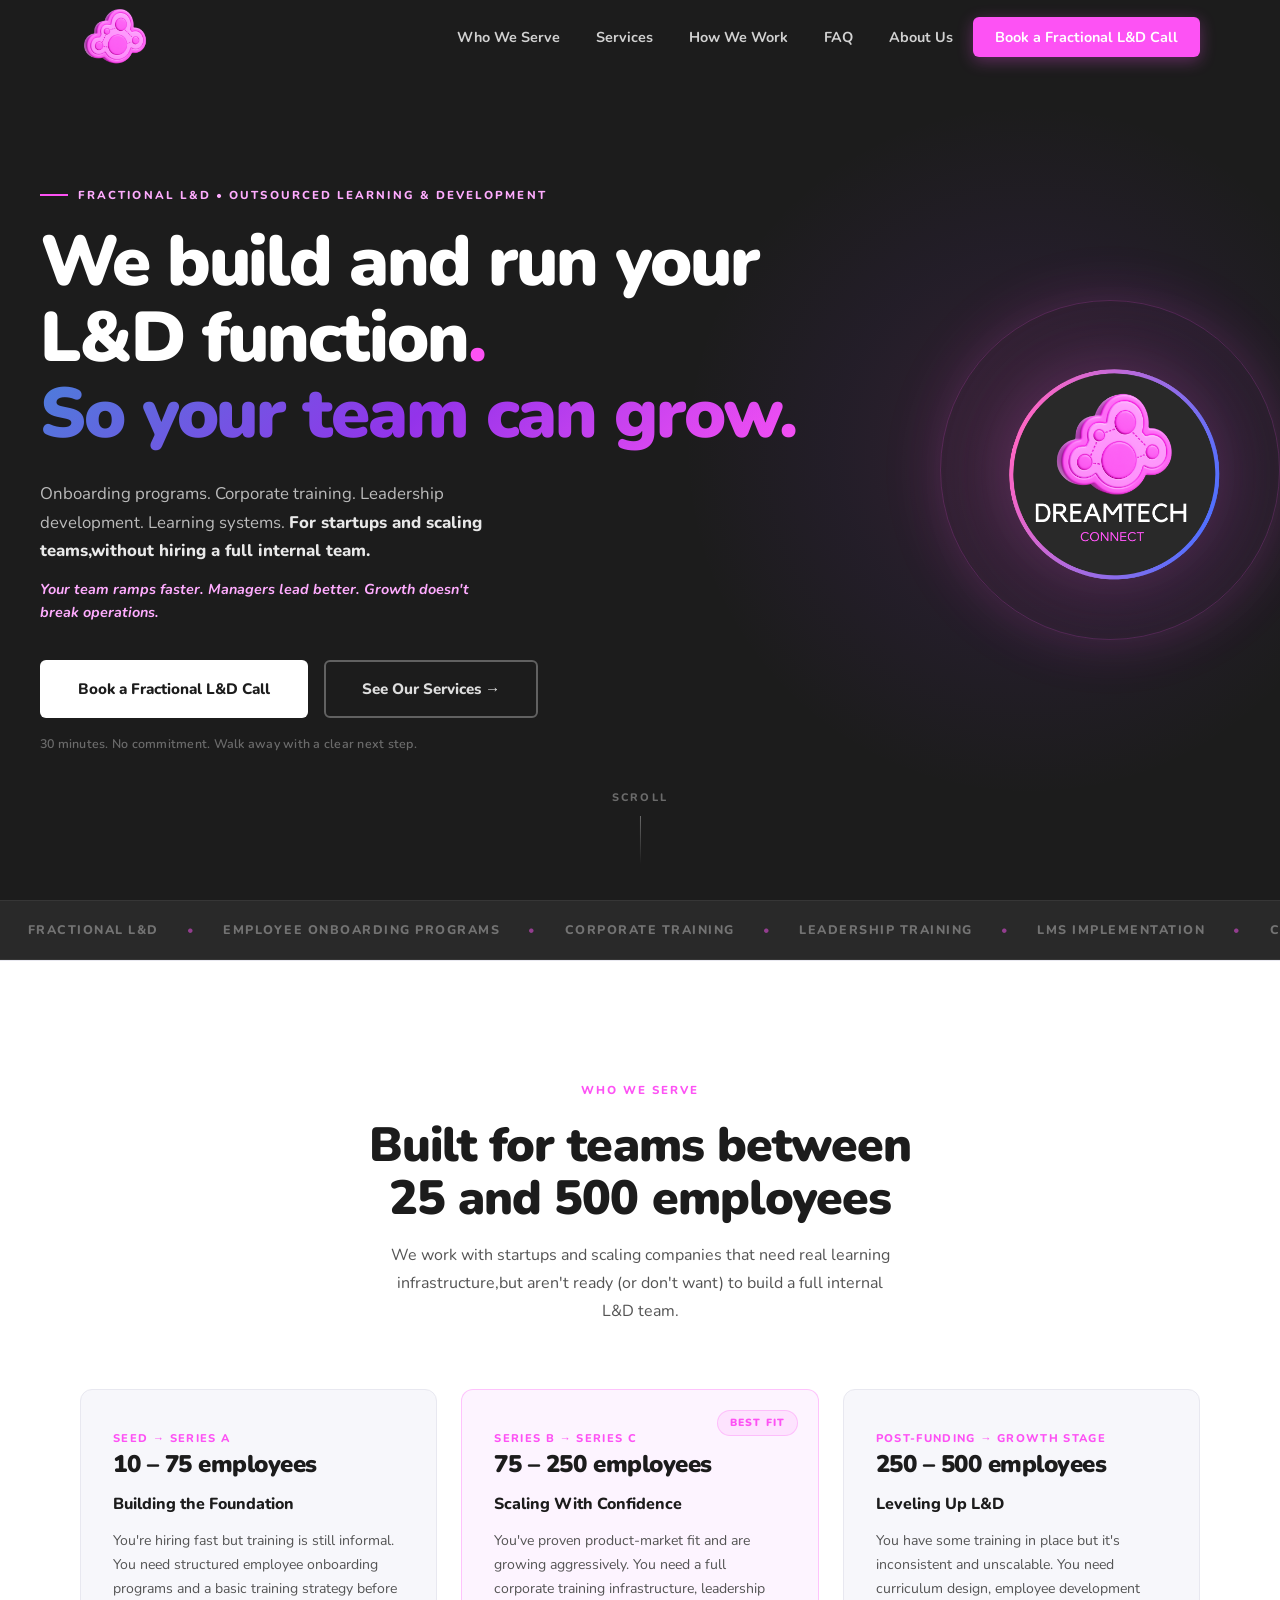
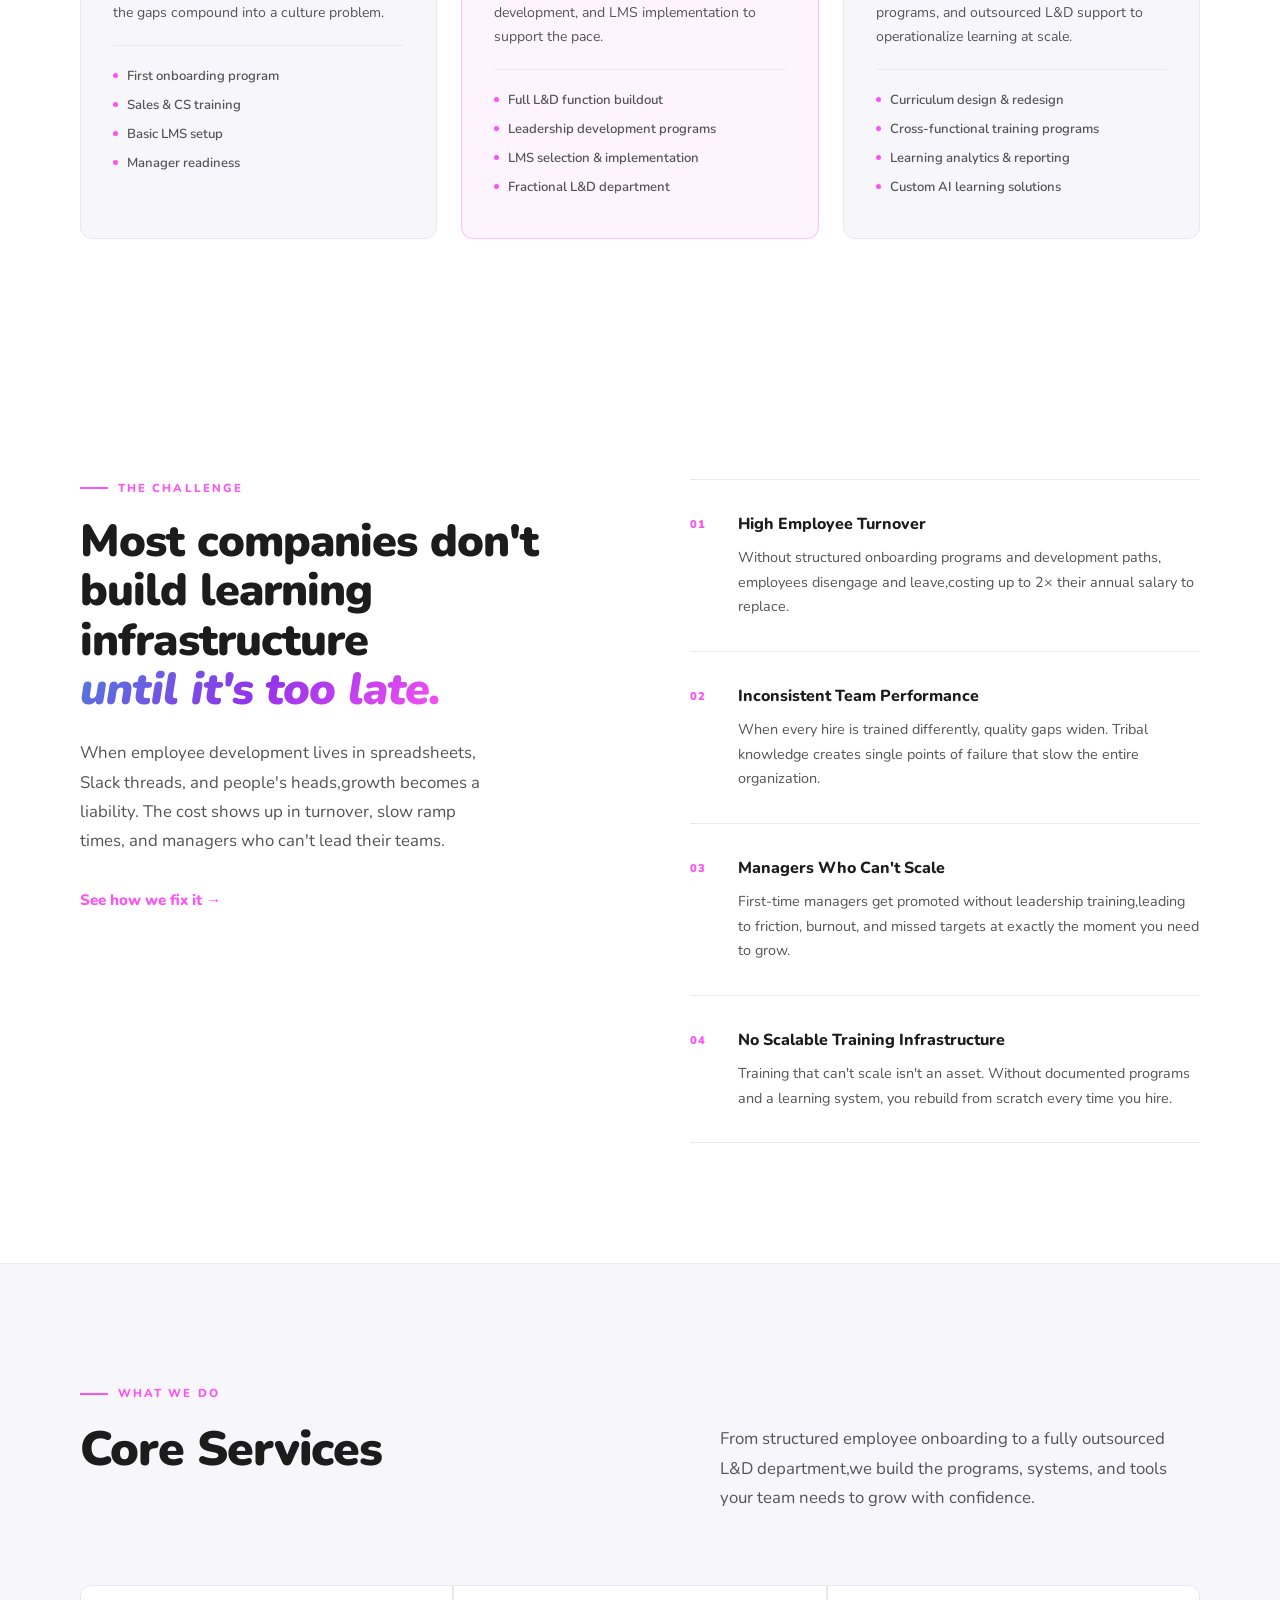
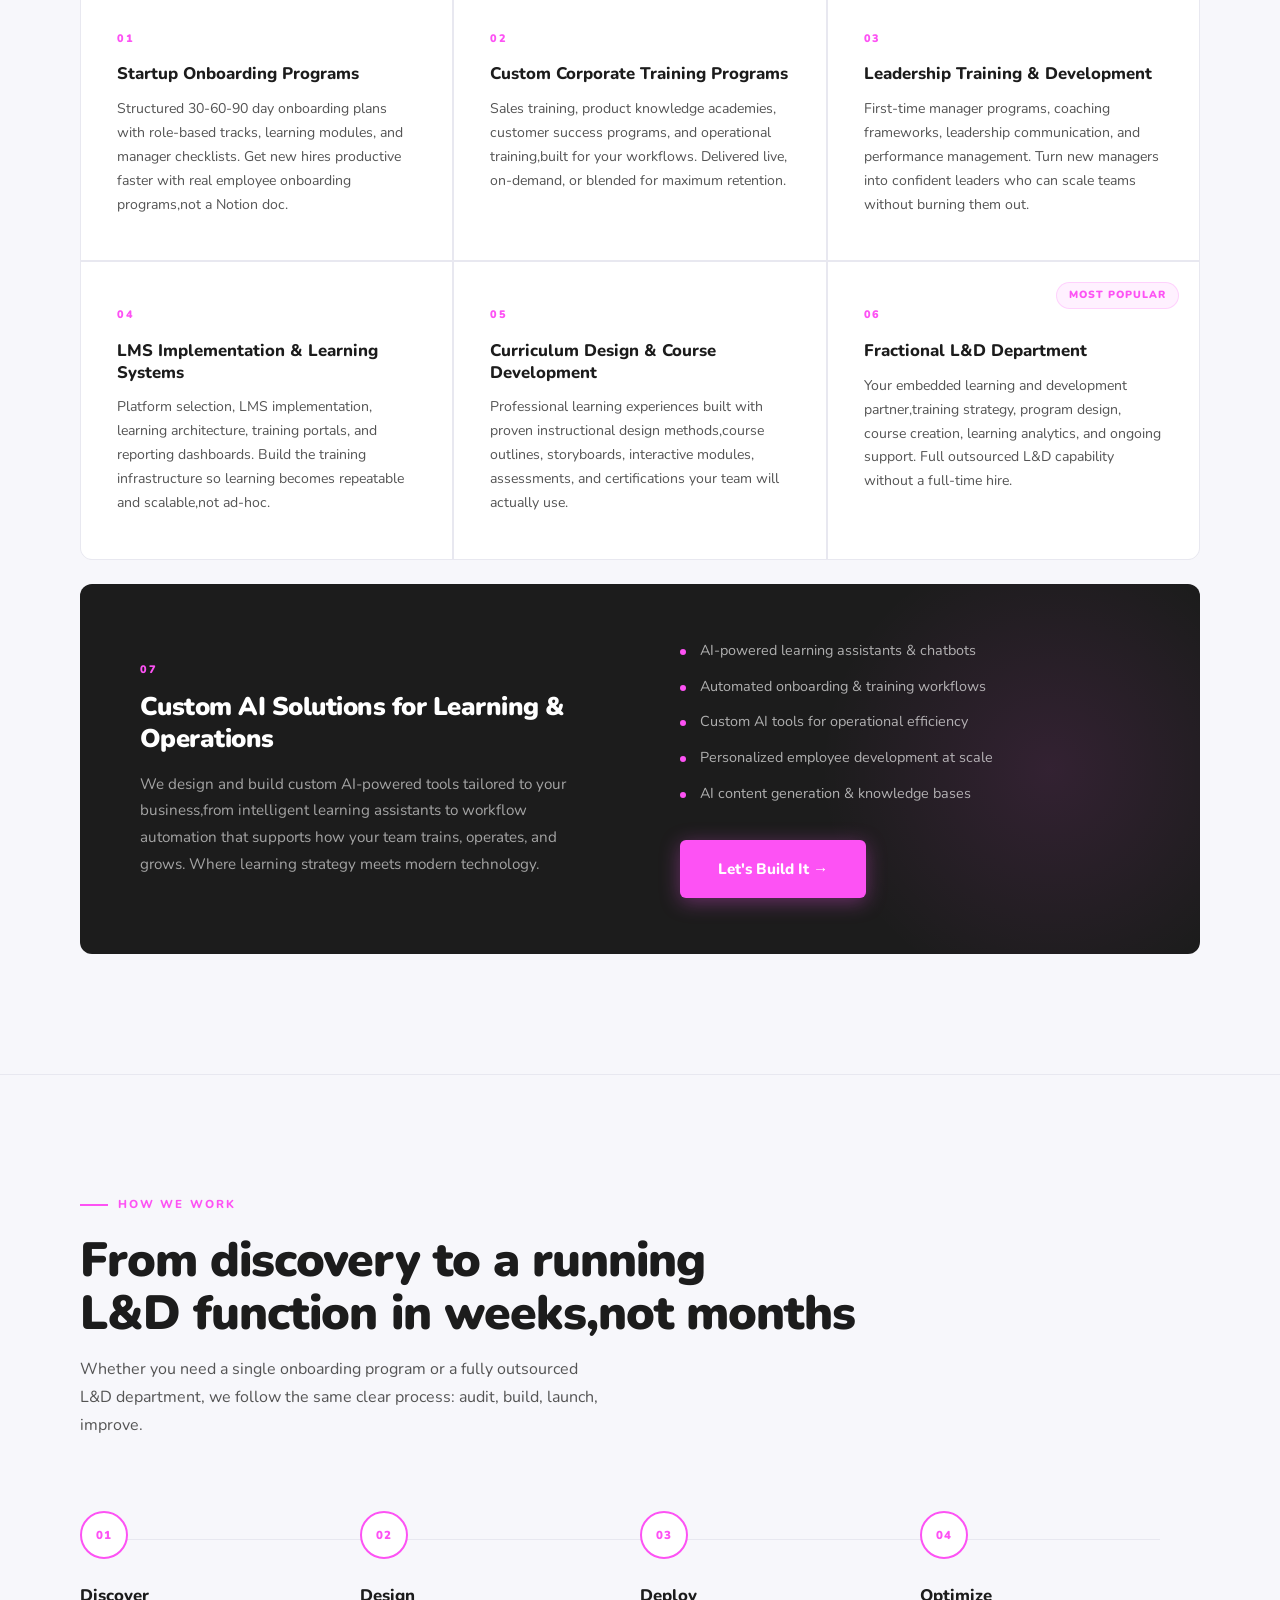
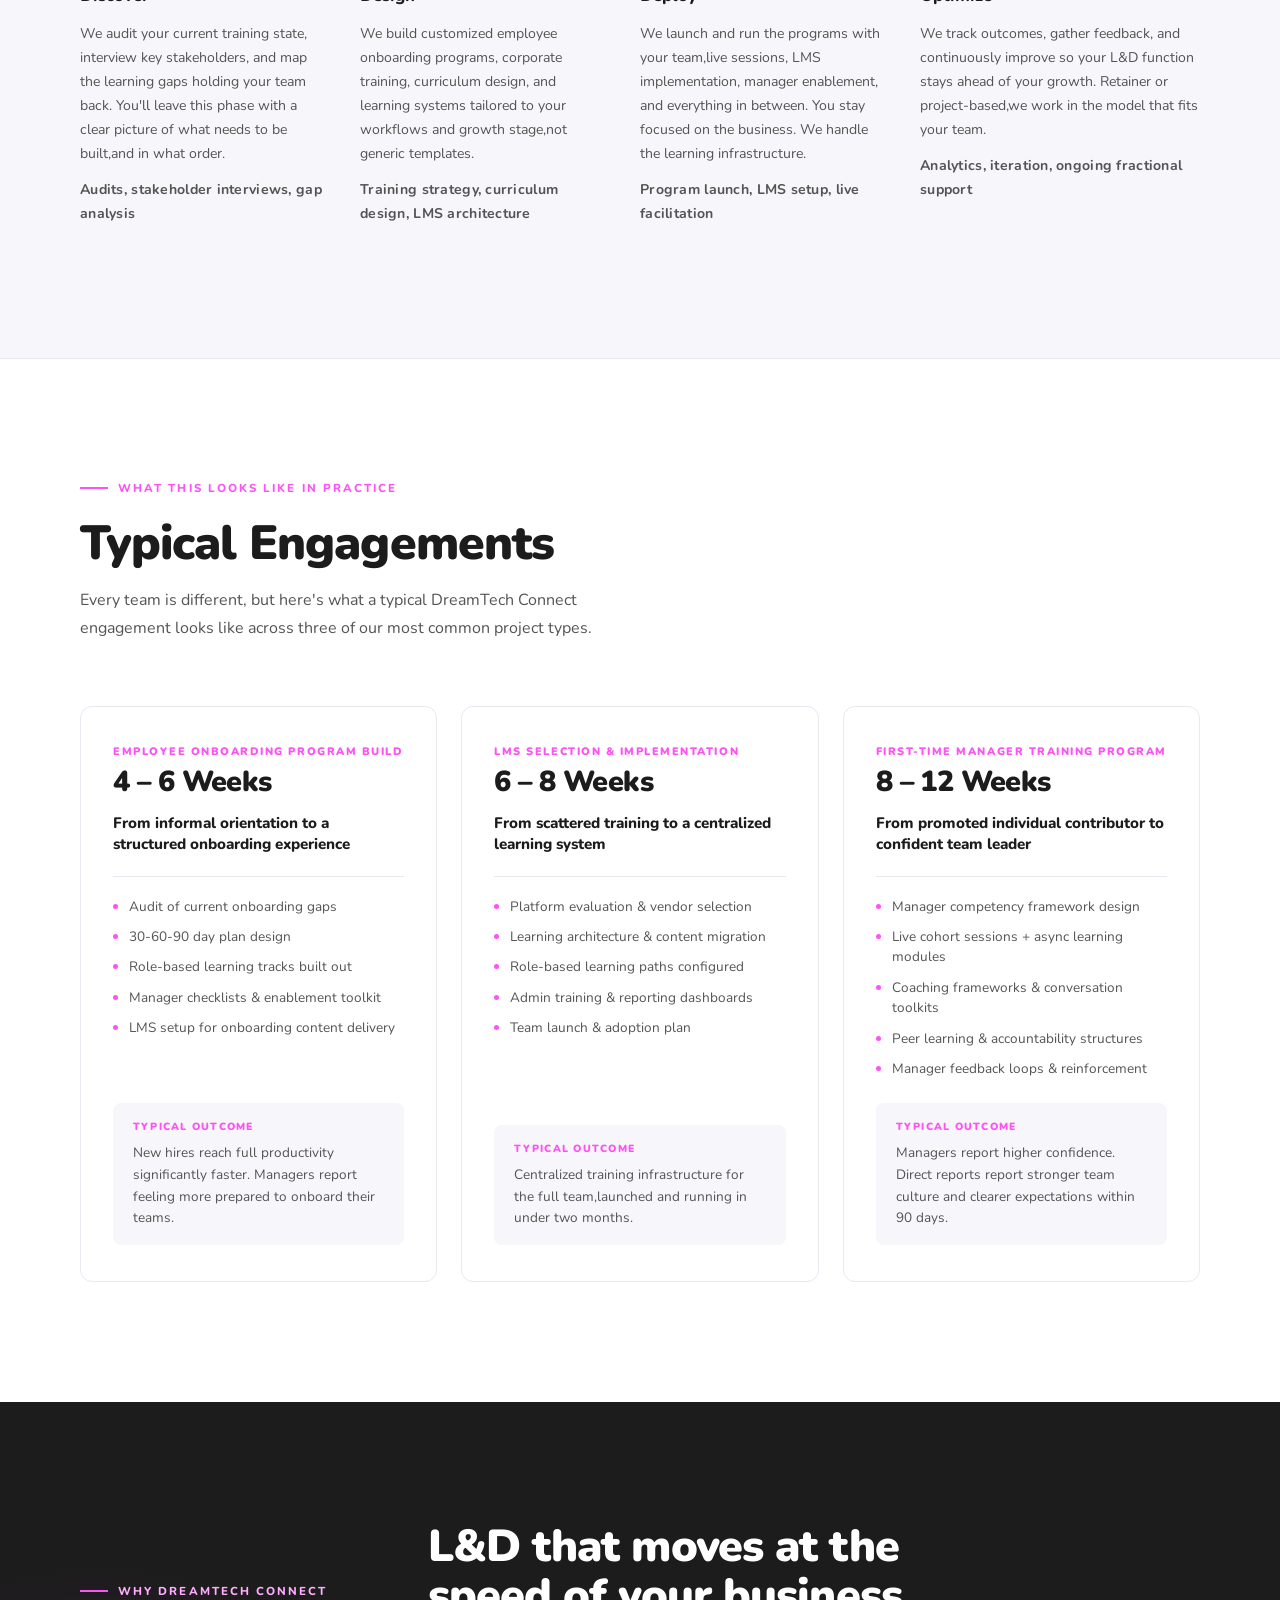
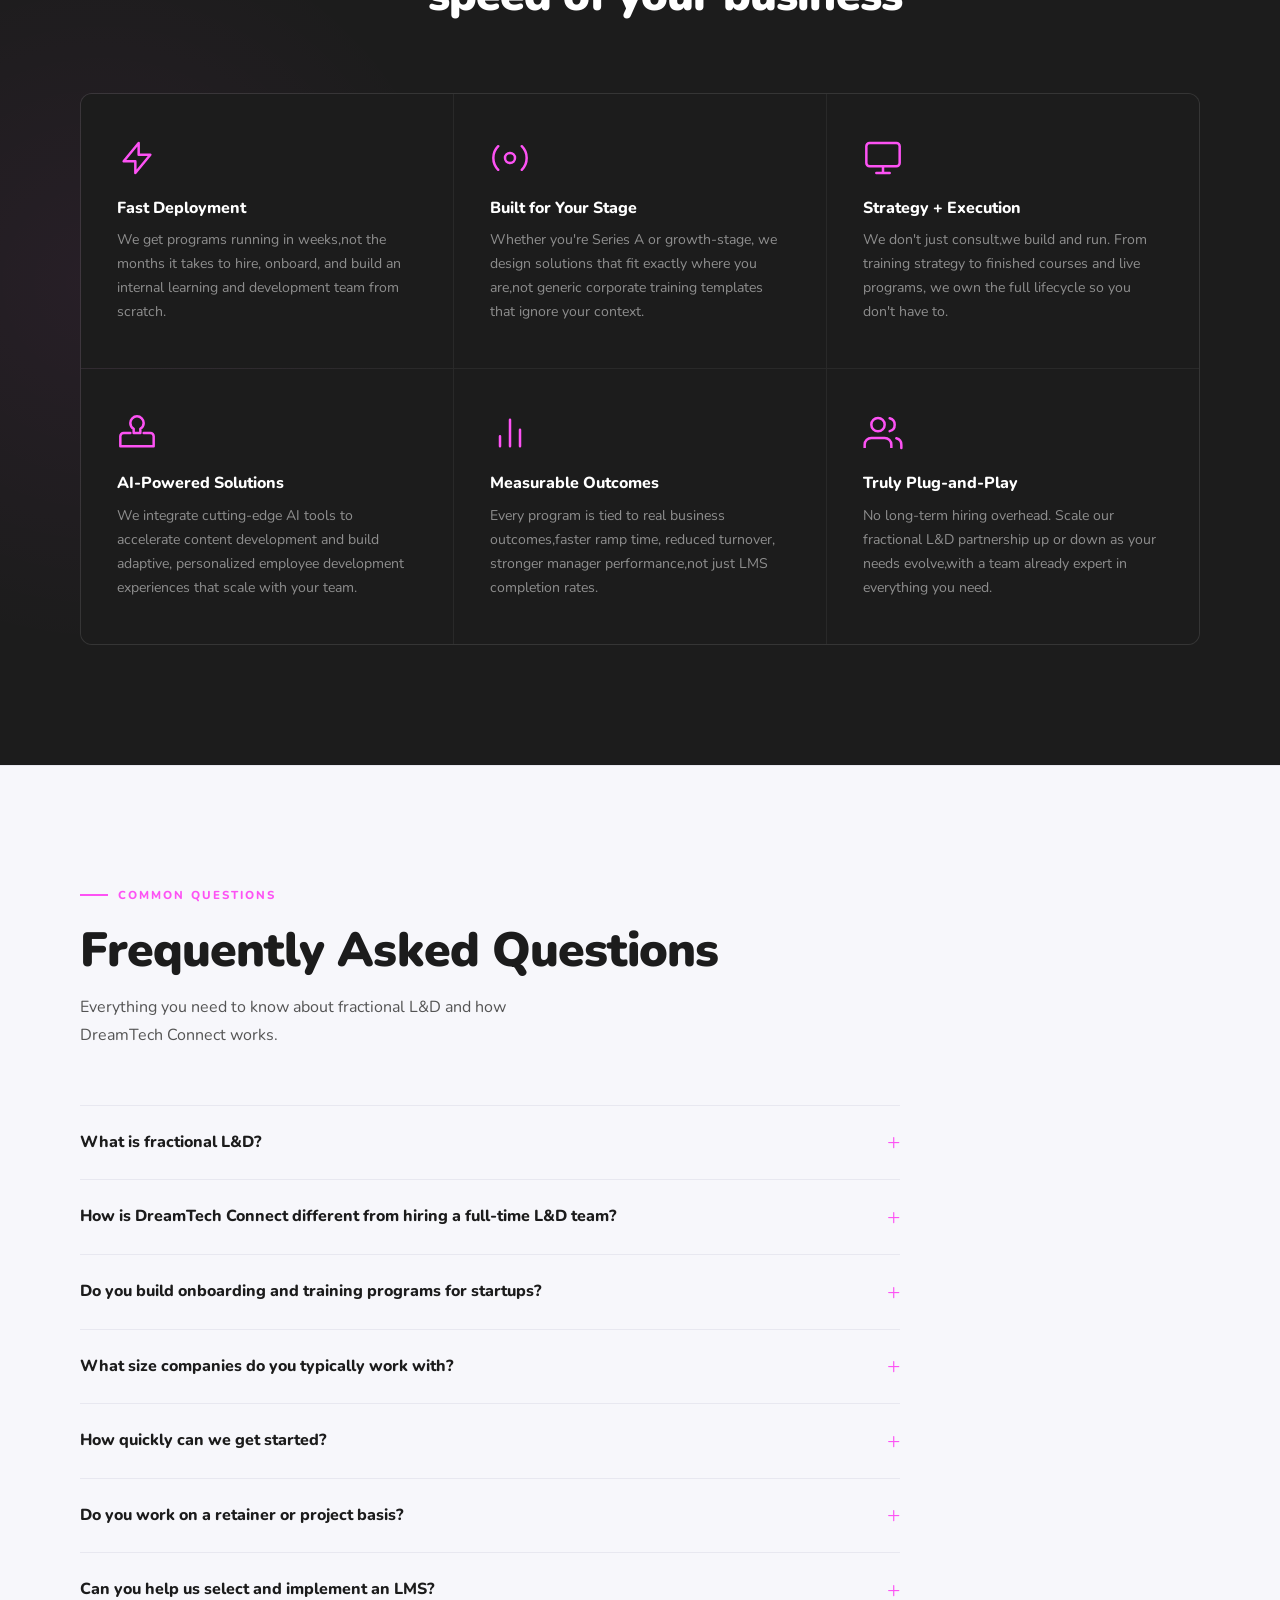
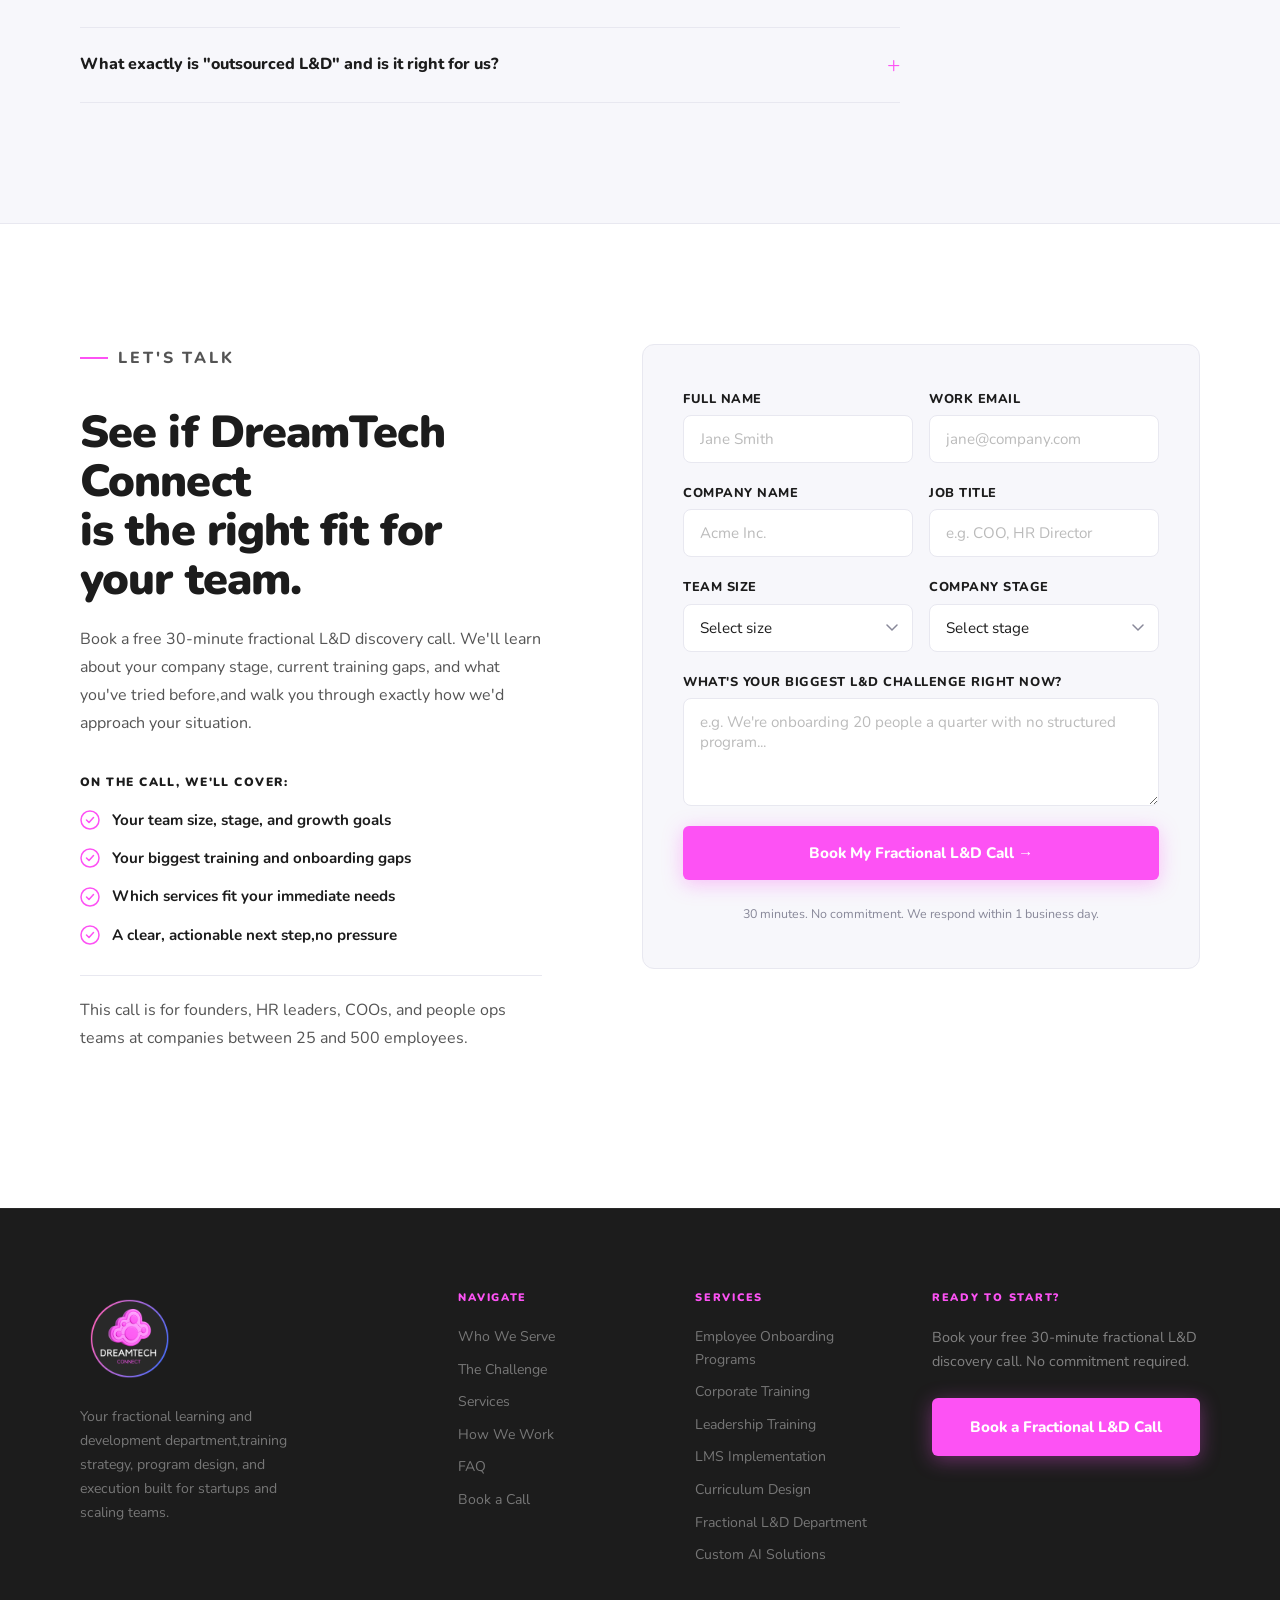
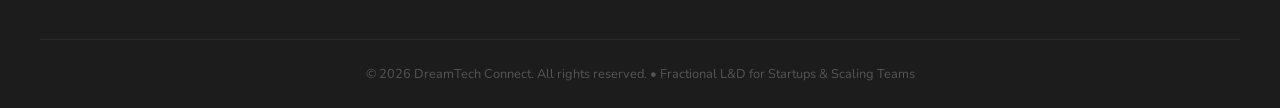
==== index.html @ 8ef65d69 "Initial site launch" ====
<!DOCTYPE html>
<html lang="en">
<head>
  <meta charset="UTF-8" />
  <meta name="viewport" content="width=device-width, initial-scale=1.0" />

  <!-- SEO -->
  <title>DreamTech Connect | Fractional L&D for Startups & Scaling Teams</title>
  <meta name="description" content="DreamTech Connect is your fractional L&D department,we build and run onboarding programs, corporate training, leadership development, and LMS implementation for startups and scaling teams without the overhead of a full internal hire." />
  <meta name="keywords" content="fractional L&D, outsourced L&D, learning and development consultant, corporate training, employee onboarding programs, leadership training, LMS implementation, training strategy, curriculum design, employee development, startup training, fractional learning and development" />
  <meta property="og:title" content="DreamTech Connect | Fractional L&D for Startups & Scaling Teams" />
  <meta property="og:description" content="We build and run your L&D function,onboarding, training, leadership development, and learning systems,without the overhead of a full internal team." />
  <meta property="og:type" content="website" />

  <link rel="preconnect" href="https://fonts.googleapis.com" />
  <link rel="preconnect" href="https://fonts.gstatic.com" crossorigin />
  <link href="https://fonts.googleapis.com/css2?family=Nunito:wght@300;400;500;600;700;800;900&display=swap" rel="stylesheet" />
  <link rel="stylesheet" href="Stylesheet.css" />
</head>
<body>

  <!-- ===== NAVIGATION ===== -->
  <nav class="nav" id="nav">
    <div class="nav-inner">
      <a href="#" class="nav-logo">
        <img src="Images/DTC Logo FrontAngle.png" alt="DreamTech Connect,Fractional L&D for Startups" />
      </a>
      <button class="nav-toggle" id="navToggle" aria-label="Toggle menu">
        <span></span><span></span><span></span>
      </button>
      <ul class="nav-links" id="navLinks">
        <li><a href="#who">Who We Serve</a></li>
        <li><a href="#services">Services</a></li>
        <li><a href="#how">How We Work</a></li>
        <li><a href="#faq">FAQ</a></li>
        <li><a href="about.html">About Us</a></li>
        <li><a href="#book" class="nav-cta">Book a Fractional L&D Call</a></li>
      </ul>
    </div>
  </nav>

  <!-- ===== HERO ===== -->
  <section class="hero" id="home">
    <div class="hero-bg-glow"></div>
    <div class="hero-inner">
      <div class="hero-copy">
        <p class="eyebrow">Fractional L&amp;D &bull; Outsourced Learning &amp; Development</p>
        <h1>
          We build and run your<br />
          L&amp;D function<span class="dot">.</span><br />
          <span class="headline-accent">So your team can grow.</span>
        </h1>
        <p class="hero-value-prop">
          Onboarding programs. Corporate training. Leadership development. Learning systems.
          <strong>For startups and scaling teams,without hiring a full internal team.</strong>
        </p>
        <p class="hero-outcome">
          Your team ramps faster. Managers lead better. Growth doesn't break operations.
        </p>
        <div class="hero-actions">
          <a href="#book" class="btn btn-white">Book a Fractional L&amp;D Call</a>
          <a href="#services" class="btn btn-ghost">See Our Services &rarr;</a>
        </div>
        <p class="hero-cta-note">30 minutes. No commitment. Walk away with a clear next step.</p>
      </div>
      <div class="hero-visual">
        <div class="hero-glow-ring"></div>
        <img src="Images/This the One! DTC Logo.png" alt="DreamTech Connect,Fractional Learning and Development Partner" class="hero-logo" />
      </div>
    </div>
    <div class="hero-scroll-hint">
      <span>Scroll</span>
      <div class="scroll-line"></div>
    </div>
  </section>

  <!-- ===== MARQUEE STRIP ===== -->
  <div class="marquee-wrap" aria-hidden="true">
    <div class="marquee-track">
      <span>Fractional L&amp;D</span><span class="sep">&bull;</span>
      <span>Employee Onboarding Programs</span><span class="sep">&bull;</span>
      <span>Corporate Training</span><span class="sep">&bull;</span>
      <span>Leadership Training</span><span class="sep">&bull;</span>
      <span>LMS Implementation</span><span class="sep">&bull;</span>
      <span>Curriculum Design</span><span class="sep">&bull;</span>
      <span>Outsourced L&amp;D</span><span class="sep">&bull;</span>
      <span>Training Strategy</span><span class="sep">&bull;</span>
      <span>Employee Development</span><span class="sep">&bull;</span>
      <span>Fractional L&amp;D</span><span class="sep">&bull;</span>
      <span>Employee Onboarding Programs</span><span class="sep">&bull;</span>
      <span>Corporate Training</span><span class="sep">&bull;</span>
      <span>Leadership Training</span><span class="sep">&bull;</span>
      <span>LMS Implementation</span><span class="sep">&bull;</span>
      <span>Curriculum Design</span><span class="sep">&bull;</span>
      <span>Outsourced L&amp;D</span><span class="sep">&bull;</span>
      <span>Training Strategy</span><span class="sep">&bull;</span>
      <span>Employee Development</span><span class="sep">&bull;</span>
    </div>
  </div>

  <!-- ===== WHO WE SERVE ===== -->
  <section class="who" id="who">
    <div class="container">
      <div class="who-header">
        <p class="eyebrow eyebrow-dark">Who We Serve</p>
        <h2>Built for teams between<br />25 and 500 employees</h2>
        <p class="who-sub">We work with startups and scaling companies that need real learning infrastructure,but aren't ready (or don't want) to build a full internal L&D team.</p>
      </div>
      <div class="who-grid">

        <div class="who-card reveal">
          <div class="who-stage">Seed &rarr; Series A</div>
          <div class="who-count">10 – 75 employees</div>
          <h3>Building the Foundation</h3>
          <p>You're hiring fast but training is still informal. You need structured employee onboarding programs and a basic training strategy before the gaps compound into a culture problem.</p>
          <ul class="who-list">
            <li>First onboarding program</li>
            <li>Sales &amp; CS training</li>
            <li>Basic LMS setup</li>
            <li>Manager readiness</li>
          </ul>
        </div>

        <div class="who-card who-card--featured reveal">
          <div class="who-badge">Best Fit</div>
          <div class="who-stage">Series B &rarr; Series C</div>
          <div class="who-count">75 – 250 employees</div>
          <h3>Scaling With Confidence</h3>
          <p>You've proven product-market fit and are growing aggressively. You need a full corporate training infrastructure, leadership development, and LMS implementation to support the pace.</p>
          <ul class="who-list">
            <li>Full L&amp;D function buildout</li>
            <li>Leadership development programs</li>
            <li>LMS selection &amp; implementation</li>
            <li>Fractional L&amp;D department</li>
          </ul>
        </div>

        <div class="who-card reveal">
          <div class="who-stage">Post-Funding &rarr; Growth Stage</div>
          <div class="who-count">250 – 500 employees</div>
          <h3>Leveling Up L&D</h3>
          <p>You have some training in place but it's inconsistent and unscalable. You need curriculum design, employee development programs, and outsourced L&D support to operationalize learning at scale.</p>
          <ul class="who-list">
            <li>Curriculum design &amp; redesign</li>
            <li>Cross-functional training programs</li>
            <li>Learning analytics &amp; reporting</li>
            <li>Custom AI learning solutions</li>
          </ul>
        </div>

      </div>
    </div>
  </section>

  <!-- ===== THE PROBLEM ===== -->
  <section class="problem" id="problem">
    <div class="container">
      <div class="problem-inner">
        <div class="problem-left">
          <p class="eyebrow eyebrow-dark">The Challenge</p>
          <h2>
            Most companies don't<br />
            build learning infrastructure<br />
            <em>until it's too late.</em>
          </h2>
          <p class="problem-statement">
            When employee development lives in spreadsheets, Slack threads, and people's heads,growth becomes a liability. The cost shows up in turnover, slow ramp times, and managers who can't lead their teams.
          </p>
          <a href="#services" class="link-arrow">See how we fix it &rarr;</a>
        </div>
        <div class="problem-right">

          <div class="problem-item">
            <div class="problem-num">01</div>
            <div class="problem-text">
              <h3>High Employee Turnover</h3>
              <p>Without structured onboarding programs and development paths, employees disengage and leave,costing up to 2× their annual salary to replace.</p>
            </div>
          </div>

          <div class="problem-item">
            <div class="problem-num">02</div>
            <div class="problem-text">
              <h3>Inconsistent Team Performance</h3>
              <p>When every hire is trained differently, quality gaps widen. Tribal knowledge creates single points of failure that slow the entire organization.</p>
            </div>
          </div>

          <div class="problem-item">
            <div class="problem-num">03</div>
            <div class="problem-text">
              <h3>Managers Who Can't Scale</h3>
              <p>First-time managers get promoted without leadership training,leading to friction, burnout, and missed targets at exactly the moment you need to grow.</p>
            </div>
          </div>

          <div class="problem-item">
            <div class="problem-num">04</div>
            <div class="problem-text">
              <h3>No Scalable Training Infrastructure</h3>
              <p>Training that can't scale isn't an asset. Without documented programs and a learning system, you rebuild from scratch every time you hire.</p>
            </div>
          </div>

        </div>
      </div>
    </div>
  </section>

  <!-- ===== SERVICES ===== -->
  <section class="services" id="services">
    <div class="container">
      <div class="services-header">
        <div>
          <p class="eyebrow eyebrow-dark">What We Do</p>
          <h2>Core Services</h2>
        </div>
        <p class="services-intro">
          From structured employee onboarding to a fully outsourced L&D department,we build the programs, systems, and tools your team needs to grow with confidence.
        </p>
      </div>
      <div class="services-grid">

        <div class="service-item reveal">
          <div class="service-num">01</div>
          <h3>Startup Onboarding Programs</h3>
          <p>Structured 30-60-90 day onboarding plans with role-based tracks, learning modules, and manager checklists. Get new hires productive faster with real employee onboarding programs,not a Notion doc.</p>
        </div>

        <div class="service-item reveal">
          <div class="service-num">02</div>
          <h3>Custom Corporate Training Programs</h3>
          <p>Sales training, product knowledge academies, customer success programs, and operational training,built for your workflows. Delivered live, on-demand, or blended for maximum retention.</p>
        </div>

        <div class="service-item reveal">
          <div class="service-num">03</div>
          <h3>Leadership Training &amp; Development</h3>
          <p>First-time manager programs, coaching frameworks, leadership communication, and performance management. Turn new managers into confident leaders who can scale teams without burning them out.</p>
        </div>

        <div class="service-item reveal">
          <div class="service-num">04</div>
          <h3>LMS Implementation &amp; Learning Systems</h3>
          <p>Platform selection, LMS implementation, learning architecture, training portals, and reporting dashboards. Build the training infrastructure so learning becomes repeatable and scalable,not ad-hoc.</p>
        </div>

        <div class="service-item reveal">
          <div class="service-num">05</div>
          <h3>Curriculum Design &amp; Course Development</h3>
          <p>Professional learning experiences built with proven instructional design methods,course outlines, storyboards, interactive modules, assessments, and certifications your team will actually use.</p>
        </div>

        <div class="service-item reveal">
          <div class="service-num">06</div>
          <h3>Fractional L&amp;D Department</h3>
          <p>Your embedded learning and development partner,training strategy, program design, course creation, learning analytics, and ongoing support. Full outsourced L&D capability without a full-time hire.</p>
          <span class="service-badge">Most Popular</span>
        </div>

      </div>

      <!-- AI Card -->
      <div class="ai-service reveal">
        <div class="ai-service-left">
          <div class="service-num">07</div>
          <h3>Custom AI Solutions for Learning &amp; Operations</h3>
          <p>We design and build custom AI-powered tools tailored to your business,from intelligent learning assistants to workflow automation that supports how your team trains, operates, and grows. Where learning strategy meets modern technology.</p>
        </div>
        <div class="ai-service-right">
          <ul>
            <li>AI-powered learning assistants &amp; chatbots</li>
            <li>Automated onboarding &amp; training workflows</li>
            <li>Custom AI tools for operational efficiency</li>
            <li>Personalized employee development at scale</li>
            <li>AI content generation &amp; knowledge bases</li>
          </ul>
          <a href="#book" class="btn btn-pink">Let's Build It &rarr;</a>
        </div>
      </div>

    </div>
  </section>

  <!-- ===== HOW WE WORK ===== -->
  <section class="process" id="how">
    <div class="container">
      <div class="process-header">
        <p class="eyebrow eyebrow-dark">How We Work</p>
        <h2>From discovery to a running<br />L&D function in weeks,not months</h2>
        <p class="process-sub">Whether you need a single onboarding program or a fully outsourced L&D department, we follow the same clear process: audit, build, launch, improve.</p>
      </div>
      <div class="process-steps">

        <div class="process-step reveal">
          <div class="process-num">01</div>
          <div class="process-connector"></div>
          <h3>Discover</h3>
          <p>We audit your current training state, interview key stakeholders, and map the learning gaps holding your team back. You'll leave this phase with a clear picture of what needs to be built,and in what order.</p>
          <p class="process-note">Audits, stakeholder interviews, gap analysis</p>
        </div>

        <div class="process-step reveal">
          <div class="process-num">02</div>
          <div class="process-connector"></div>
          <h3>Design</h3>
          <p>We build customized employee onboarding programs, corporate training, curriculum design, and learning systems tailored to your workflows and growth stage,not generic templates.</p>
          <p class="process-note">Training strategy, curriculum design, LMS architecture</p>
        </div>

        <div class="process-step reveal">
          <div class="process-num">03</div>
          <div class="process-connector"></div>
          <h3>Deploy</h3>
          <p>We launch and run the programs with your team,live sessions, LMS implementation, manager enablement, and everything in between. You stay focused on the business. We handle the learning infrastructure.</p>
          <p class="process-note">Program launch, LMS setup, live facilitation</p>
        </div>

        <div class="process-step reveal">
          <div class="process-num">04</div>
          <h3>Optimize</h3>
          <p>We track outcomes, gather feedback, and continuously improve so your L&D function stays ahead of your growth. Retainer or project-based,we work in the model that fits your team.</p>
          <p class="process-note">Analytics, iteration, ongoing fractional support</p>
        </div>

      </div>
    </div>
  </section>

  <!-- ===== TYPICAL ENGAGEMENTS ===== -->
  <section class="engagements" id="engagements">
    <div class="container">
      <div class="engagements-header">
        <p class="eyebrow eyebrow-dark">What This Looks Like in Practice</p>
        <h2>Typical Engagements</h2>
        <p class="engagements-sub">Every team is different, but here's what a typical DreamTech Connect engagement looks like across three of our most common project types.</p>
      </div>
      <div class="engagements-grid">

        <div class="engagement-card reveal">
          <div class="engagement-type">Employee Onboarding Program Build</div>
          <div class="engagement-time">4 – 6 Weeks</div>
          <h3>From informal orientation to a structured onboarding experience</h3>
          <ul class="engagement-list">
            <li>Audit of current onboarding gaps</li>
            <li>30-60-90 day plan design</li>
            <li>Role-based learning tracks built out</li>
            <li>Manager checklists &amp; enablement toolkit</li>
            <li>LMS setup for onboarding content delivery</li>
          </ul>
          <div class="engagement-outcome">
            <span class="outcome-label">Typical Outcome</span>
            New hires reach full productivity significantly faster. Managers report feeling more prepared to onboard their teams.
          </div>
        </div>

        <div class="engagement-card reveal">
          <div class="engagement-type">LMS Selection &amp; Implementation</div>
          <div class="engagement-time">6 – 8 Weeks</div>
          <h3>From scattered training to a centralized learning system</h3>
          <ul class="engagement-list">
            <li>Platform evaluation &amp; vendor selection</li>
            <li>Learning architecture &amp; content migration</li>
            <li>Role-based learning paths configured</li>
            <li>Admin training &amp; reporting dashboards</li>
            <li>Team launch &amp; adoption plan</li>
          </ul>
          <div class="engagement-outcome">
            <span class="outcome-label">Typical Outcome</span>
            Centralized training infrastructure for the full team,launched and running in under two months.
          </div>
        </div>

        <div class="engagement-card reveal">
          <div class="engagement-type">First-Time Manager Training Program</div>
          <div class="engagement-time">8 – 12 Weeks</div>
          <h3>From promoted individual contributor to confident team leader</h3>
          <ul class="engagement-list">
            <li>Manager competency framework design</li>
            <li>Live cohort sessions + async learning modules</li>
            <li>Coaching frameworks &amp; conversation toolkits</li>
            <li>Peer learning &amp; accountability structures</li>
            <li>Manager feedback loops &amp; reinforcement</li>
          </ul>
          <div class="engagement-outcome">
            <span class="outcome-label">Typical Outcome</span>
            Managers report higher confidence. Direct reports report stronger team culture and clearer expectations within 90 days.
          </div>
        </div>

      </div>
    </div>
  </section>

  <!-- ===== WHY DREAMTECH ===== -->
  <section class="why" id="why-us">
    <div class="container">
      <div class="why-header">
        <p class="eyebrow">Why DreamTech Connect</p>
        <h2>L&amp;D that moves at the<br />speed of your business</h2>
      </div>
      <div class="why-grid">

        <div class="why-item reveal">
          <div class="why-icon">
            <svg viewBox="0 0 24 24" fill="none" stroke="currentColor" stroke-width="1.5"><path d="M13 10V3L4 14h7v7l9-11h-7z" stroke-linecap="round" stroke-linejoin="round"/></svg>
          </div>
          <h3>Fast Deployment</h3>
          <p>We get programs running in weeks,not the months it takes to hire, onboard, and build an internal learning and development team from scratch.</p>
        </div>

        <div class="why-item reveal">
          <div class="why-icon">
            <svg viewBox="0 0 24 24" fill="none" stroke="currentColor" stroke-width="1.5"><circle cx="12" cy="12" r="3"/><path d="M19.07 4.93a10 10 0 0 1 0 14.14M4.93 4.93a10 10 0 0 0 0 14.14" stroke-linecap="round"/></svg>
          </div>
          <h3>Built for Your Stage</h3>
          <p>Whether you're Series A or growth-stage, we design solutions that fit exactly where you are,not generic corporate training templates that ignore your context.</p>
        </div>

        <div class="why-item reveal">
          <div class="why-icon">
            <svg viewBox="0 0 24 24" fill="none" stroke="currentColor" stroke-width="1.5"><rect x="2" y="3" width="20" height="14" rx="2"/><path d="M8 21h8M12 17v4" stroke-linecap="round"/></svg>
          </div>
          <h3>Strategy + Execution</h3>
          <p>We don't just consult,we build and run. From training strategy to finished courses and live programs, we own the full lifecycle so you don't have to.</p>
        </div>

        <div class="why-item reveal">
          <div class="why-icon">
            <svg viewBox="0 0 24 24" fill="none" stroke="currentColor" stroke-width="1.5"><path d="M12 2a4 4 0 0 1 4 4c0 1.5-.8 2.8-2 3.5V12h-4V9.5A4 4 0 0 1 8 6a4 4 0 0 1 4-4z" stroke-linecap="round" stroke-linejoin="round"/><path d="M8 12H4a2 2 0 0 0-2 2v6h20v-6a2 2 0 0 0-2-2h-4" stroke-linecap="round" stroke-linejoin="round"/></svg>
          </div>
          <h3>AI-Powered Solutions</h3>
          <p>We integrate cutting-edge AI tools to accelerate content development and build adaptive, personalized employee development experiences that scale with your team.</p>
        </div>

        <div class="why-item reveal">
          <div class="why-icon">
            <svg viewBox="0 0 24 24" fill="none" stroke="currentColor" stroke-width="1.5"><path d="M18 20V10M12 20V4M6 20v-6" stroke-linecap="round" stroke-linejoin="round"/></svg>
          </div>
          <h3>Measurable Outcomes</h3>
          <p>Every program is tied to real business outcomes,faster ramp time, reduced turnover, stronger manager performance,not just LMS completion rates.</p>
        </div>

        <div class="why-item reveal">
          <div class="why-icon">
            <svg viewBox="0 0 24 24" fill="none" stroke="currentColor" stroke-width="1.5"><path d="M17 21v-2a4 4 0 0 0-4-4H5a4 4 0 0 0-4 4v2"/><circle cx="9" cy="7" r="4"/><path d="M23 21v-2a4 4 0 0 0-3-3.87M16 3.13a4 4 0 0 1 0 7.75" stroke-linecap="round" stroke-linejoin="round"/></svg>
          </div>
          <h3>Truly Plug-and-Play</h3>
          <p>No long-term hiring overhead. Scale our fractional L&D partnership up or down as your needs evolve,with a team already expert in everything you need.</p>
        </div>

      </div>
    </div>
  </section>

  <!-- ===== FAQ ===== -->
  <section class="faq" id="faq">
    <div class="container">
      <div class="faq-header">
        <p class="eyebrow eyebrow-dark">Common Questions</p>
        <h2>Frequently Asked Questions</h2>
        <p class="faq-sub">Everything you need to know about fractional L&D and how DreamTech Connect works.</p>
      </div>
      <div class="faq-list">

        <details class="faq-item">
          <summary>What is fractional L&D?</summary>
          <p>Fractional L&D (learning and development) means hiring an experienced L&D team on a part-time or project basis,rather than building a full internal department. You get the same strategic capability, curriculum design expertise, and program execution as an in-house team, at a fraction of the cost and without the long-term hiring commitment. DreamTech Connect acts as your outsourced L&D partner, embedded in your business to build and run the programs your team needs.</p>
        </details>

        <details class="faq-item">
          <summary>How is DreamTech Connect different from hiring a full-time L&D team?</summary>
          <p>A full-time L&D hire takes months to recruit, costs $100K+ annually in salary and benefits, and typically covers a narrow specialization. DreamTech Connect gives you a full team of learning and development consultants,covering training strategy, instructional design, curriculum development, LMS implementation, and program delivery,available immediately and scalable to your needs. You only pay for what you use, and you can scale up or down as your company evolves.</p>
        </details>

        <details class="faq-item">
          <summary>Do you build onboarding and training programs for startups?</summary>
          <p>Yes,this is one of our most common engagements. We specialize in designing employee onboarding programs for startups, including 30-60-90 day plans, role-based onboarding tracks, manager certification checklists, and the LMS infrastructure to deliver and track it all. Most of our onboarding builds are complete and running within 2–4 weeks.</p>
        </details>

        <details class="faq-item">
          <summary>What size companies do you typically work with?</summary>
          <p>We work best with companies between 25 and 500 employees,typically at the Series A, Series B, or post-funding growth stage. These are teams that are scaling fast enough to feel the pain of inconsistent training, but not yet large enough to justify a full internal L&D department. That said, we've also partnered with pre-Series A teams building their first onboarding program and larger organizations that need outsourced L&D support for a specific initiative.</p>
        </details>

        <details class="faq-item">
          <summary>How quickly can we get started?</summary>
          <p>After an initial discovery call, most engagements kick off within 1–2 weeks. We begin with a discovery and audit phase to understand your team and training gaps, then move quickly into design and delivery. For urgent needs,like an onboarding program for a large hiring wave,we can expedite the process. Book a fractional L&D call to discuss your timeline.</p>
        </details>

        <details class="faq-item">
          <summary>Do you work on a retainer or project basis?</summary>
          <p>Both. Project-based engagements work well for defined deliverables like an onboarding program build, LMS implementation, or a specific leadership training initiative. Retainer-based partnerships work well for companies that want ongoing fractional L&D support,training strategy, program management, content updates, and learning analytics on a monthly basis. We'll recommend the right model based on your needs during the discovery call.</p>
        </details>

        <details class="faq-item">
          <summary>Can you help us select and implement an LMS?</summary>
          <p>Yes. LMS implementation is one of our core services. We help you evaluate platforms, define your learning architecture, migrate or build content, configure role-based learning paths, set up reporting dashboards, and train your admins. We're platform-agnostic,we recommend the LMS that fits your size, budget, and use case, not the one we have a referral deal with.</p>
        </details>

        <details class="faq-item">
          <summary>What exactly is "outsourced L&D" and is it right for us?</summary>
          <p>Outsourced L&D means partnering with an external team to handle your learning and development function,strategy, design, delivery, and systems,instead of building it in-house. It's right for you if: (1) you're growing fast and training is informal or inconsistent, (2) you know you need L&D infrastructure but can't justify a full-time hire yet, or (3) you have some training in place but need a more experienced team to redesign and scale it. If any of these sound familiar, we should talk.</p>
        </details>

      </div>
    </div>
  </section>

  <!-- ===== BOOK ===== -->
  <section class="book" id="book">
    <div class="container">
      <div class="book-inner">
        <div class="book-copy">
          <p class="eyebrow eyebrow-dark">Let's Talk</p>
          <h2>
            See if DreamTech Connect<br />
            is the right fit for your team.
          </h2>
          <p class="book-desc">
            Book a free 30-minute fractional L&D discovery call. We'll learn about your company stage, current training gaps, and what you've tried before,and walk you through exactly how we'd approach your situation.
          </p>
          <div class="book-what-to-expect">
            <p class="expect-label">On the call, we'll cover:</p>
            <ul class="book-checklist">
              <li>
                <svg viewBox="0 0 20 20" fill="none"><circle cx="10" cy="10" r="9" stroke="#fd52f4" stroke-width="1.5"/><path d="M6.5 10l2.5 2.5 4.5-5" stroke="#fd52f4" stroke-width="1.5" stroke-linecap="round" stroke-linejoin="round"/></svg>
                Your team size, stage, and growth goals
              </li>
              <li>
                <svg viewBox="0 0 20 20" fill="none"><circle cx="10" cy="10" r="9" stroke="#fd52f4" stroke-width="1.5"/><path d="M6.5 10l2.5 2.5 4.5-5" stroke="#fd52f4" stroke-width="1.5" stroke-linecap="round" stroke-linejoin="round"/></svg>
                Your biggest training and onboarding gaps
              </li>
              <li>
                <svg viewBox="0 0 20 20" fill="none"><circle cx="10" cy="10" r="9" stroke="#fd52f4" stroke-width="1.5"/><path d="M6.5 10l2.5 2.5 4.5-5" stroke="#fd52f4" stroke-width="1.5" stroke-linecap="round" stroke-linejoin="round"/></svg>
                Which services fit your immediate needs
              </li>
              <li>
                <svg viewBox="0 0 20 20" fill="none"><circle cx="10" cy="10" r="9" stroke="#fd52f4" stroke-width="1.5"/><path d="M6.5 10l2.5 2.5 4.5-5" stroke="#fd52f4" stroke-width="1.5" stroke-linecap="round" stroke-linejoin="round"/></svg>
                A clear, actionable next step,no pressure
              </li>
            </ul>
          </div>
          <p class="book-for">This call is for founders, HR leaders, COOs, and people ops teams at companies between 25 and 500 employees.</p>
        </div>
        <div class="book-form-wrap">
          <form class="book-form" id="bookForm" novalidate>
            <div class="form-row">
              <div class="form-group">
                <label for="name">Full Name</label>
                <input type="text" id="name" name="name" placeholder="Jane Smith" required />
              </div>
              <div class="form-group">
                <label for="email">Work Email</label>
                <input type="email" id="email" name="email" placeholder="jane@company.com" required />
              </div>
            </div>
            <div class="form-row">
              <div class="form-group">
                <label for="company">Company Name</label>
                <input type="text" id="company" name="company" placeholder="Acme Inc." required />
              </div>
              <div class="form-group">
                <label for="job-title">Job Title</label>
                <input type="text" id="job-title" name="job-title" placeholder="e.g. COO, HR Director" />
              </div>
            </div>
            <div class="form-row">
              <div class="form-group">
                <label for="team-size">Team Size</label>
                <select id="team-size" name="team-size" required>
                  <option value="" disabled selected>Select size</option>
                  <option value="1-25">1–25 employees</option>
                  <option value="26-75">26–75 employees</option>
                  <option value="76-250">76–250 employees</option>
                  <option value="251-500">251–500 employees</option>
                  <option value="500+">500+ employees</option>
                </select>
              </div>
              <div class="form-group">
                <label for="stage">Company Stage</label>
                <select id="stage" name="stage">
                  <option value="" disabled selected>Select stage</option>
                  <option value="pre-seed">Pre-Seed / Bootstrapped</option>
                  <option value="seed">Seed</option>
                  <option value="series-a">Series A</option>
                  <option value="series-b">Series B</option>
                  <option value="series-c">Series C+</option>
                  <option value="growth">Growth / Post-IPO</option>
                </select>
              </div>
            </div>
            <div class="form-group">
              <label for="message">What's your biggest L&D challenge right now?</label>
              <textarea id="message" name="message" rows="4" placeholder="e.g. We're onboarding 20 people a quarter with no structured program..."></textarea>
            </div>
            <button type="submit" class="btn btn-pink full-width">Book My Fractional L&amp;D Call &rarr;</button>
            <p class="form-note">30 minutes. No commitment. We respond within 1 business day.</p>
          </form>
        </div>
      </div>
    </div>
  </section>

  <!-- ===== FOOTER ===== -->
  <footer class="footer">
    <div class="container footer-inner">
      <div class="footer-brand">
        <img src="Images/This the One! DTC Logo.png" alt="DreamTech Connect,Fractional L&D Partner" />
        <p>Your fractional learning and development department,training strategy, program design, and execution built for startups and scaling teams.</p>
      </div>
      <div class="footer-col">
        <h4>Navigate</h4>
        <ul>
          <li><a href="#who">Who We Serve</a></li>
          <li><a href="#problem">The Challenge</a></li>
          <li><a href="#services">Services</a></li>
          <li><a href="#how">How We Work</a></li>
          <li><a href="#faq">FAQ</a></li>
          <li><a href="#book">Book a Call</a></li>
        </ul>
      </div>
      <div class="footer-col">
        <h4>Services</h4>
        <ul>
          <li>Employee Onboarding Programs</li>
          <li>Corporate Training</li>
          <li>Leadership Training</li>
          <li>LMS Implementation</li>
          <li>Curriculum Design</li>
          <li>Fractional L&amp;D Department</li>
          <li>Custom AI Solutions</li>
        </ul>
      </div>
      <div class="footer-col footer-cta-col">
        <h4>Ready to Start?</h4>
        <p>Book your free 30-minute fractional L&D discovery call. No commitment required.</p>
        <a href="#book" class="btn btn-pink">Book a Fractional L&amp;D Call</a>
      </div>
    </div>
    <div class="footer-bottom">
      <div class="container">
        <p>&copy; 2026 DreamTech Connect. All rights reserved. &bull; Fractional L&D for Startups &amp; Scaling Teams</p>
      </div>
    </div>
  </footer>

  <script>
    // Nav scroll behavior
    const nav = document.getElementById('nav');
    window.addEventListener('scroll', () => {
      nav.classList.toggle('scrolled', window.scrollY > 40);
    });

    // Mobile nav toggle
    const toggle = document.getElementById('navToggle');
    const links = document.getElementById('navLinks');
    toggle.addEventListener('click', () => {
      links.classList.toggle('open');
      toggle.classList.toggle('active');
    });
    document.querySelectorAll('.nav-links a').forEach(a => {
      a.addEventListener('click', () => {
        links.classList.remove('open');
        toggle.classList.remove('active');
      });
    });

    // Smooth scroll
    document.querySelectorAll('a[href^="#"]').forEach(a => {
      a.addEventListener('click', e => {
        e.preventDefault();
        const t = document.querySelector(a.getAttribute('href'));
        if (t) t.scrollIntoView({ behavior: 'smooth', block: 'start' });
      });
    });

    // Reveal on scroll
    const observer = new IntersectionObserver(entries => {
      entries.forEach(e => {
        if (e.isIntersecting) {
          e.target.classList.add('visible');
          observer.unobserve(e.target);
        }
      });
    }, { threshold: 0.1 });
    document.querySelectorAll('.reveal').forEach(el => observer.observe(el));

    // Form submit — paste your Google Apps Script Web App URL below
    const SHEET_URL = 'https://script.google.com/macros/s/AKfycbzAtau7Oi7gLzFkRjYhdO67DGKdpM_LFtDcSXMi1EHlixr5FhfPGiTppVmuagkiKKMF/exec';

    document.getElementById('bookForm').addEventListener('submit', async function (e) {
      e.preventDefault();
      const btn = this.querySelector('button[type="submit"]');
      btn.textContent = 'Sending...';
      btn.disabled = true;

      const data = {
        name:     document.getElementById('name').value,
        email:    document.getElementById('email').value,
        company:  document.getElementById('company').value,
        jobTitle: document.getElementById('job-title').value,
        teamSize: document.getElementById('team-size').value,
        stage:    document.getElementById('stage').value,
        message:  document.getElementById('message').value
      };

      try {
        await fetch(SHEET_URL, {
          method: 'POST',
          mode: 'no-cors',
          headers: { 'Content-Type': 'text/plain' },
          body: JSON.stringify(data)
        });
        btn.textContent = '✓ Request received — we\'ll be in touch within 1 business day.';
        btn.style.background = '#292929';
      } catch (err) {
        btn.textContent = 'Something went wrong. Please try again.';
        btn.style.background = '#e74c3c';
        btn.disabled = false;
      }
    });
  </script>

</body>
</html>
---- Stylesheet.css ----
/* =============================================
   DREAMTECH CONNECT — Premium Redesign
   Colors: #fd52f4 | #ffacff | #292929 | #545454
   Font: Nunito
   ============================================= */

/* ---- RESET ---- */
*, *::before, *::after { box-sizing: border-box; margin: 0; padding: 0; }
html { scroll-behavior: smooth; }
img { max-width: 100%; display: block; }
a { text-decoration: none; color: inherit; }
ul { list-style: none; }

/* ---- TOKENS ---- */
:root {
  --pink:         #fd52f4;
  --pink-light:   #ffacff;
  --dark:         #1c1c1c;
  --dark-2:       #292929;
  --text:         #545454;
  --text-light:   #888899;
  --white:        #ffffff;
  --off-white:    #f7f7fb;
  --border:       #e8e8f0;
  --grad:         linear-gradient(135deg, #4a7fda 0%, #9333ea 50%, #fd52f4 100%);

  --font:         'Nunito', 'Helvetica Neue', Arial, sans-serif;
  --radius:       12px;
  --ease:         cubic-bezier(0.4, 0, 0.2, 1);
  --section:      120px;
  --container:    1200px;
}

body {
  font-family: var(--font);
  color: var(--text);
  background: var(--white);
  line-height: 1.6;
  -webkit-font-smoothing: antialiased;
  overflow-x: hidden;
}

/* ---- CONTAINER ---- */
.container {
  max-width: var(--container);
  margin: 0 auto;
  padding: 0 40px;
}

/* ---- EYEBROW ---- */
.eyebrow {
  display: flex;
  align-items: center;
  gap: 10px;
  font-size: 0.72rem;
  font-weight: 800;
  letter-spacing: 0.18em;
  text-transform: uppercase;
  color: var(--pink-light);
  margin-bottom: 20px;
}
.eyebrow::before {
  content: '';
  display: block;
  width: 28px;
  height: 2px;
  background: var(--pink);
  flex-shrink: 0;
}
.eyebrow-dark {
  color: var(--pink);
}

/* ---- HEADINGS ---- */
h2 {
  font-size: clamp(2rem, 4vw, 3rem);
  font-weight: 900;
  color: var(--dark);
  line-height: 1.1;
  letter-spacing: -0.02em;
}

/* ---- BUTTONS ---- */
.btn {
  display: inline-flex;
  align-items: center;
  justify-content: center;
  padding: 15px 36px;
  font-family: var(--font);
  font-size: 0.95rem;
  font-weight: 800;
  border-radius: 6px;
  cursor: pointer;
  border: 2px solid transparent;
  transition: all 0.25s var(--ease);
  white-space: nowrap;
}

.btn-white {
  background: var(--white);
  color: var(--dark);
}
.btn-white:hover {
  background: var(--off-white);
  transform: translateY(-2px);
  box-shadow: 0 8px 32px rgba(0,0,0,0.15);
}

.btn-ghost {
  background: transparent;
  color: rgba(255,255,255,0.85);
  border-color: rgba(255,255,255,0.3);
}
.btn-ghost:hover {
  border-color: rgba(255,255,255,0.7);
  color: var(--white);
  background: rgba(255,255,255,0.07);
}

.btn-pink {
  background: var(--pink);
  color: var(--white);
  box-shadow: 0 4px 20px rgba(253,82,244,0.35);
}
.btn-pink:hover {
  transform: translateY(-2px);
  box-shadow: 0 10px 36px rgba(253,82,244,0.5);
  background: #e040e8;
}

.btn.full-width { width: 100%; }

/* ---- LINK ARROW ---- */
.link-arrow {
  display: inline-flex;
  align-items: center;
  font-size: 0.95rem;
  font-weight: 800;
  color: var(--pink);
  transition: gap 0.2s var(--ease);
  gap: 6px;
}
.link-arrow:hover { gap: 12px; }

/* ---- REVEAL ANIMATION ---- */
.reveal {
  opacity: 0;
  transform: translateY(28px);
  transition: opacity 0.6s var(--ease), transform 0.6s var(--ease);
}
.reveal.visible {
  opacity: 1;
  transform: translateY(0);
}
.reveal:nth-child(2) { transition-delay: 0.1s; }
.reveal:nth-child(3) { transition-delay: 0.2s; }
.reveal:nth-child(4) { transition-delay: 0.05s; }
.reveal:nth-child(5) { transition-delay: 0.15s; }
.reveal:nth-child(6) { transition-delay: 0.25s; }


/* ==============================================
   NAVIGATION
   ============================================== */
.nav {
  position: fixed;
  top: 0; left: 0; right: 0;
  z-index: 100;
  height: 76px;
  display: flex;
  align-items: center;
  background: rgba(28, 28, 28, 0.0);
  transition: background 0.4s var(--ease), box-shadow 0.4s var(--ease);
}

.nav.scrolled {
  background: rgba(255, 255, 255, 0.96);
  backdrop-filter: blur(16px);
  -webkit-backdrop-filter: blur(16px);
  box-shadow: 0 1px 0 var(--border);
}

/* Logo: white on dark hero, dark once scrolled */
.nav-logo img {
  height: 72px;
  width: auto;
  filter: brightness(1);
  transition: filter 0.3s;
}
.nav.scrolled .nav-logo img {
  filter: brightness(1);
}

.nav-inner {
  max-width: var(--container);
  margin: 0 auto;
  padding: 0 40px;
  width: 100%;
  display: flex;
  align-items: center;
  justify-content: space-between;
  gap: 32px;
}

.nav-links {
  display: flex;
  align-items: center;
  gap: 4px;
}

.nav-links li a {
  font-size: 0.9rem;
  font-weight: 700;
  color: rgba(255,255,255,0.8);
  padding: 8px 16px;
  border-radius: 6px;
  transition: all 0.2s var(--ease);
}
.nav-links li a:hover {
  color: var(--white);
  background: rgba(255,255,255,0.1);
}

/* Once scrolled, invert link colors */
.nav.scrolled .nav-links li a {
  color: var(--text);
}
.nav.scrolled .nav-links li a:hover {
  color: var(--dark);
  background: var(--off-white);
}

.nav-cta {
  background: var(--pink) !important;
  color: var(--white) !important;
  padding: 10px 22px !important;
  border-radius: 6px !important;
  box-shadow: 0 4px 16px rgba(253,82,244,0.3);
}
.nav-cta:hover {
  background: #e040e8 !important;
  box-shadow: 0 6px 24px rgba(253,82,244,0.45) !important;
  transform: translateY(-1px);
}

.nav-toggle {
  display: none;
  flex-direction: column;
  gap: 5px;
  background: none;
  border: none;
  cursor: pointer;
  padding: 4px;
}
.nav-toggle span {
  display: block;
  width: 22px;
  height: 2px;
  background: var(--white);
  border-radius: 2px;
  transition: all 0.25s var(--ease);
}
.nav.scrolled .nav-toggle span { background: var(--dark); }
.nav-toggle.active span:nth-child(1) { transform: translateY(7px) rotate(45deg); }
.nav-toggle.active span:nth-child(2) { opacity: 0; }
.nav-toggle.active span:nth-child(3) { transform: translateY(-7px) rotate(-45deg); }


/* ==============================================
   HERO
   ============================================== */
.hero {
  min-height: 100vh;
  background: var(--dark);
  display: flex;
  flex-direction: column;
  justify-content: center;
  padding: 120px 40px 80px;
  position: relative;
  overflow: hidden;
}

/* Subtle gradient blob behind logo */
.hero-bg-glow {
  position: absolute;
  width: 700px;
  height: 700px;
  border-radius: 50%;
  background: radial-gradient(circle, rgba(253,82,244,0.1) 0%, rgba(147,51,234,0.06) 40%, transparent 70%);
  right: -100px;
  top: 50%;
  transform: translateY(-50%);
  pointer-events: none;
}

.hero-inner {
  max-width: var(--container);
  margin: 0 auto;
  width: 100%;
  display: flex;
  align-items: center;
  gap: 80px;
}

.hero-copy {
  flex: 1 1 55%;
}

.hero-copy h1 {
  font-size: clamp(3rem, 5.5vw, 5rem);
  font-weight: 900;
  color: var(--white);
  line-height: 1.08;
  letter-spacing: -0.03em;
  margin-bottom: 28px;
}

.dot { color: var(--pink); }

.headline-accent {
  background: var(--grad);
  -webkit-background-clip: text;
  -webkit-text-fill-color: transparent;
  background-clip: text;
}

.hero-sub {
  font-size: 1.1rem;
  color: rgba(255,255,255,0.65);
  line-height: 1.75;
  max-width: 480px;
  margin-bottom: 40px;
}

.hero-actions {
  display: flex;
  align-items: center;
  gap: 16px;
  flex-wrap: wrap;
}

.hero-visual {
  flex: 0 0 auto;
  position: relative;
  display: flex;
  align-items: center;
  justify-content: center;
}

.hero-glow-ring {
  position: absolute;
  width: 340px;
  height: 340px;
  border-radius: 50%;
  border: 1px solid rgba(253,82,244,0.2);
  box-shadow:
    0 0 60px rgba(253,82,244,0.15),
    inset 0 0 60px rgba(253,82,244,0.05);
}

.hero-logo {
  width: 260px;
  height: 260px;
  object-fit: contain;
  position: relative;
  z-index: 1;
  filter: drop-shadow(0 0 48px rgba(253,82,244,0.3));
}

.hero-scroll-hint {
  position: absolute;
  bottom: 36px;
  left: 50%;
  transform: translateX(-50%);
  display: flex;
  flex-direction: column;
  align-items: center;
  gap: 10px;
}
.hero-scroll-hint span {
  font-size: 0.68rem;
  font-weight: 800;
  letter-spacing: 0.2em;
  text-transform: uppercase;
  color: rgba(255,255,255,0.35);
}
.scroll-line {
  width: 1px;
  height: 48px;
  background: linear-gradient(to bottom, rgba(255,255,255,0.35), transparent);
  animation: scrollDrop 1.8s ease-in-out infinite;
}
@keyframes scrollDrop {
  0%, 100% { transform: scaleY(1); opacity: 1; }
  50% { transform: scaleY(0.5); opacity: 0.4; }
}


/* ==============================================
   MARQUEE STRIP
   ============================================== */
.marquee-wrap {
  background: var(--dark-2);
  border-top: 1px solid rgba(255,255,255,0.06);
  border-bottom: 1px solid rgba(255,255,255,0.06);
  overflow: hidden;
  padding: 16px 0;
  white-space: nowrap;
}

.marquee-track {
  display: inline-flex;
  gap: 0;
  animation: marquee 28s linear infinite;
}

.marquee-track span {
  font-size: 0.78rem;
  font-weight: 800;
  letter-spacing: 0.12em;
  text-transform: uppercase;
  color: rgba(255,255,255,0.35);
  padding: 0 28px;
}
.marquee-track .sep {
  color: var(--pink);
  opacity: 0.5;
  padding: 0;
}

@keyframes marquee {
  from { transform: translateX(0); }
  to   { transform: translateX(-50%); }
}


/* ==============================================
   THE PROBLEM
   ============================================== */
.problem {
  padding: var(--section) 0;
  background: var(--white);
}

.problem-inner {
  display: grid;
  grid-template-columns: 1fr 1fr;
  gap: 100px;
  align-items: start;
}

.problem-left h2 {
  font-size: clamp(2rem, 3.5vw, 2.8rem);
  color: var(--dark);
  margin-bottom: 24px;
}
.problem-left h2 em {
  font-style: italic;
  background: var(--grad);
  -webkit-background-clip: text;
  -webkit-text-fill-color: transparent;
  background-clip: text;
}

.problem-statement {
  font-size: 1.05rem;
  color: var(--text);
  line-height: 1.75;
  margin-bottom: 32px;
  max-width: 420px;
}

.problem-right {
  display: flex;
  flex-direction: column;
  gap: 0;
}

.problem-item {
  display: flex;
  gap: 24px;
  padding: 32px 0;
  border-bottom: 1px solid var(--border);
}
.problem-item:first-child { border-top: 1px solid var(--border); }

.problem-num {
  font-size: 0.7rem;
  font-weight: 900;
  letter-spacing: 0.1em;
  color: var(--pink);
  padding-top: 4px;
  flex-shrink: 0;
  width: 24px;
}

.problem-text h3 {
  font-size: 1rem;
  font-weight: 800;
  color: var(--dark);
  margin-bottom: 8px;
}
.problem-text p {
  font-size: 0.9rem;
  color: var(--text);
  line-height: 1.7;
}


/* ==============================================
   SERVICES
   ============================================== */
.services {
  padding: var(--section) 0;
  background: var(--off-white);
  border-top: 1px solid var(--border);
}

.services-header {
  display: flex;
  align-items: flex-start;
  justify-content: space-between;
  gap: 60px;
  margin-bottom: 72px;
}

.services-header h2 { flex-shrink: 0; }

.services-intro {
  font-size: 1.05rem;
  color: var(--text);
  line-height: 1.75;
  max-width: 480px;
  padding-top: 40px;
}

.services-grid {
  display: grid;
  grid-template-columns: repeat(3, 1fr);
  gap: 2px;
  background: var(--border);
  border: 1px solid var(--border);
  border-radius: var(--radius);
  overflow: hidden;
  margin-bottom: 2px;
}

.service-item {
  background: var(--white);
  padding: 44px 36px;
  position: relative;
  transition: background 0.2s var(--ease);
}
.service-item:hover {
  background: #fdf5ff;
}

.service-num {
  font-size: 0.68rem;
  font-weight: 900;
  letter-spacing: 0.14em;
  color: var(--pink);
  margin-bottom: 16px;
}

.service-item h3 {
  font-size: 1.05rem;
  font-weight: 800;
  color: var(--dark);
  line-height: 1.3;
  margin-bottom: 12px;
}

.service-item > p {
  font-size: 0.88rem;
  color: var(--text);
  line-height: 1.7;
}

.service-badge {
  position: absolute;
  top: 20px;
  right: 20px;
  font-size: 0.65rem;
  font-weight: 900;
  letter-spacing: 0.1em;
  text-transform: uppercase;
  color: var(--pink);
  background: rgba(253,82,244,0.08);
  padding: 4px 12px;
  border-radius: 50px;
  border: 1px solid rgba(253,82,244,0.2);
}

/* AI Card — featured, full-width, dark */
.ai-service {
  background: var(--dark);
  border-radius: var(--radius);
  padding: 56px 60px;
  display: grid;
  grid-template-columns: 1fr 1fr;
  gap: 80px;
  align-items: center;
  margin-top: 24px;
  position: relative;
  overflow: hidden;
}

.ai-service::before {
  content: '';
  position: absolute;
  width: 500px; height: 500px;
  border-radius: 50%;
  background: radial-gradient(circle, rgba(253,82,244,0.1) 0%, transparent 65%);
  right: -100px; top: 50%;
  transform: translateY(-50%);
  pointer-events: none;
}

.ai-service .service-num {
  color: var(--pink);
  margin-bottom: 12px;
}

.ai-service-left h3 {
  font-size: clamp(1.3rem, 2vw, 1.7rem);
  font-weight: 900;
  color: var(--white);
  line-height: 1.25;
  letter-spacing: -0.02em;
  margin-bottom: 16px;
}

.ai-service-left > p {
  font-size: 0.95rem;
  color: rgba(255,255,255,0.6);
  line-height: 1.75;
}

.ai-service-right ul {
  display: flex;
  flex-direction: column;
  gap: 14px;
  margin-bottom: 36px;
}

.ai-service-right li {
  font-size: 0.9rem;
  color: rgba(255,255,255,0.65);
  padding-left: 20px;
  position: relative;
  line-height: 1.5;
}
.ai-service-right li::before {
  content: '';
  position: absolute;
  left: 0;
  top: 9px;
  width: 6px;
  height: 6px;
  border-radius: 50%;
  background: var(--pink);
}


/* ==============================================
   WHY DREAMTECH
   ============================================== */
.why {
  padding: var(--section) 0;
  background: var(--dark);
  position: relative;
  overflow: hidden;
}

.why::before {
  content: '';
  position: absolute;
  width: 800px; height: 800px;
  border-radius: 50%;
  background: radial-gradient(circle, rgba(253,82,244,0.05) 0%, transparent 65%);
  left: -300px; top: 50%;
  transform: translateY(-50%);
  pointer-events: none;
}

.why-header {
  margin-bottom: 72px;
  display: flex;
  gap: 100px;
  align-items: flex-end;
}

.why-header h2 {
  color: var(--white);
  font-size: clamp(2rem, 3.5vw, 2.8rem);
  flex-shrink: 0;
}

.why-grid {
  display: grid;
  grid-template-columns: repeat(3, 1fr);
  gap: 1px;
  background: rgba(255,255,255,0.06);
  border: 1px solid rgba(255,255,255,0.06);
  border-radius: var(--radius);
  overflow: hidden;
}

.why-item {
  background: var(--dark);
  padding: 44px 36px;
  transition: background 0.2s var(--ease);
}
.why-item:hover {
  background: #242424;
}

.why-icon {
  width: 40px;
  height: 40px;
  color: var(--pink);
  margin-bottom: 20px;
}
.why-icon svg {
  width: 100%;
  height: 100%;
}

.why-item h3 {
  font-size: 1rem;
  font-weight: 800;
  color: var(--white);
  margin-bottom: 10px;
  line-height: 1.3;
}

.why-item p {
  font-size: 0.88rem;
  color: rgba(255,255,255,0.5);
  line-height: 1.7;
}


/* ==============================================
   BOOK A CALL
   ============================================== */
.book {
  padding: var(--section) 0;
  background: var(--white);
  border-top: 1px solid var(--border);
}

.book-inner {
  display: grid;
  grid-template-columns: 1fr 1.1fr;
  gap: 100px;
  align-items: start;
}

.book-copy h2 {
  font-size: clamp(2rem, 3.5vw, 2.8rem);
  margin-bottom: 20px;
}

.book-copy > p {
  font-size: 1rem;
  color: var(--text);
  line-height: 1.75;
  margin-bottom: 36px;
}

.book-checklist {
  display: flex;
  flex-direction: column;
  gap: 14px;
}

.book-checklist li {
  display: flex;
  align-items: center;
  gap: 12px;
  font-size: 0.95rem;
  font-weight: 700;
  color: var(--dark);
}
.book-checklist li svg {
  width: 20px;
  height: 20px;
  flex-shrink: 0;
}

/* Form */
.book-form {
  background: var(--off-white);
  border: 1px solid var(--border);
  border-radius: var(--radius);
  padding: 44px 40px;
  display: flex;
  flex-direction: column;
  gap: 20px;
}

.form-row {
  display: grid;
  grid-template-columns: 1fr 1fr;
  gap: 16px;
}

.form-group {
  display: flex;
  flex-direction: column;
  gap: 6px;
}

.form-group label {
  font-size: 0.8rem;
  font-weight: 800;
  letter-spacing: 0.04em;
  color: var(--dark);
  text-transform: uppercase;
}

.form-group input,
.form-group select,
.form-group textarea {
  font-family: var(--font);
  font-size: 0.95rem;
  color: var(--dark);
  background: var(--white);
  border: 1.5px solid var(--border);
  border-radius: 8px;
  padding: 13px 16px;
  outline: none;
  transition: border-color 0.2s var(--ease), box-shadow 0.2s var(--ease);
  resize: vertical;
  appearance: none;
  -webkit-appearance: none;
}

.form-group select {
  background-image: url("data:image/svg+xml,%3Csvg xmlns='http://www.w3.org/2000/svg' width='12' height='8' viewBox='0 0 12 8'%3E%3Cpath d='M1 1l5 5 5-5' stroke='%23888899' stroke-width='1.5' fill='none' stroke-linecap='round'/%3E%3C/svg%3E");
  background-repeat: no-repeat;
  background-position: right 14px center;
  padding-right: 40px;
  cursor: pointer;
}

.form-group input:focus,
.form-group select:focus,
.form-group textarea:focus {
  border-color: var(--pink);
  box-shadow: 0 0 0 3px rgba(253,82,244,0.1);
}

.form-group input::placeholder,
.form-group textarea::placeholder {
  color: #bbb;
}


/* ==============================================
   FOOTER
   ============================================== */
.footer {
  background: var(--dark);
  border-top: 1px solid rgba(255,255,255,0.06);
}

.footer-inner {
  display: grid;
  grid-template-columns: 1.8fr 1fr 1fr 1.4fr;
  gap: 60px;
  padding: 80px 40px 72px;
  max-width: var(--container);
  margin: 0 auto;
  border-bottom: 1px solid rgba(255,255,255,0.06);
}

.footer-brand img {
  height: 96px;
  width: auto;
  margin-bottom: 20px;
}

.footer-brand p {
  font-size: 0.88rem;
  color: rgba(255,255,255,0.4);
  line-height: 1.7;
  max-width: 240px;
}

.footer-col h4 {
  font-size: 0.68rem;
  font-weight: 900;
  letter-spacing: 0.16em;
  text-transform: uppercase;
  color: var(--pink);
  margin-bottom: 20px;
}

.footer-col ul {
  display: flex;
  flex-direction: column;
  gap: 10px;
}

.footer-col ul li,
.footer-col ul li a {
  font-size: 0.88rem;
  color: rgba(255,255,255,0.4);
  transition: color 0.2s;
}
.footer-col ul li a:hover { color: rgba(255,255,255,0.8); }

.footer-cta-col p {
  font-size: 0.9rem;
  color: rgba(255,255,255,0.45);
  line-height: 1.65;
  margin-bottom: 24px;
}

.footer-bottom {
  padding: 24px 40px;
}

.footer-bottom p {
  font-size: 0.8rem;
  color: rgba(255,255,255,0.25);
  text-align: center;
}


/* ==============================================
   HERO — additional elements
   ============================================== */
.hero-value-prop {
  font-size: 1.05rem;
  color: rgba(255,255,255,0.7);
  line-height: 1.7;
  max-width: 500px;
  margin-bottom: 12px;
}
.hero-value-prop strong {
  color: rgba(255,255,255,0.9);
  font-weight: 800;
}
.hero-outcome {
  font-size: 0.9rem;
  color: var(--pink-light);
  font-weight: 700;
  font-style: italic;
  margin-bottom: 36px;
  max-width: 460px;
}
.hero-cta-note {
  font-size: 0.78rem;
  color: rgba(255,255,255,0.35);
  margin-top: 16px;
  font-weight: 600;
  letter-spacing: 0.02em;
}


/* ==============================================
   WHO WE SERVE
   ============================================== */
.who {
  padding: var(--section) 0;
  background: var(--white);
  border-top: 1px solid var(--border);
}

.who-header {
  text-align: center;
  margin-bottom: 64px;
}
.who-header .eyebrow { justify-content: center; }
.who-header .eyebrow::before { display: none; }
.who-sub {
  font-size: 1rem;
  color: var(--text);
  line-height: 1.75;
  max-width: 520px;
  margin: 16px auto 0;
}

.who-grid {
  display: grid;
  grid-template-columns: repeat(3, 1fr);
  gap: 24px;
}

.who-card {
  background: var(--off-white);
  border: 1px solid var(--border);
  border-radius: var(--radius);
  padding: 40px 32px;
  position: relative;
  transition: border-color 0.25s var(--ease), box-shadow 0.25s var(--ease);
}
.who-card:hover {
  border-color: rgba(253,82,244,0.25);
  box-shadow: 0 8px 40px rgba(253,82,244,0.08);
}

.who-card--featured {
  border-color: rgba(253,82,244,0.3);
  background: #fdf4ff;
}
.who-card--featured:hover {
  border-color: rgba(253,82,244,0.6);
  box-shadow: 0 12px 48px rgba(253,82,244,0.14);
}

.who-badge {
  position: absolute;
  top: 20px;
  right: 20px;
  font-size: 0.65rem;
  font-weight: 900;
  letter-spacing: 0.1em;
  text-transform: uppercase;
  color: var(--pink);
  background: rgba(253,82,244,0.1);
  border: 1px solid rgba(253,82,244,0.25);
  padding: 4px 12px;
  border-radius: 50px;
}

.who-stage {
  font-size: 0.7rem;
  font-weight: 800;
  letter-spacing: 0.12em;
  text-transform: uppercase;
  color: var(--pink);
  margin-bottom: 4px;
}

.who-count {
  font-size: 1.5rem;
  font-weight: 900;
  color: var(--dark);
  letter-spacing: -0.02em;
  margin-bottom: 16px;
  line-height: 1;
}

.who-card h3 {
  font-size: 1rem;
  font-weight: 800;
  color: var(--dark);
  margin-bottom: 12px;
}

.who-card > p {
  font-size: 0.88rem;
  color: var(--text);
  line-height: 1.7;
  margin-bottom: 20px;
}

.who-list {
  display: flex;
  flex-direction: column;
  gap: 8px;
  border-top: 1px solid var(--border);
  padding-top: 20px;
}
.who-list li {
  font-size: 0.82rem;
  color: var(--text);
  font-weight: 600;
  padding-left: 14px;
  position: relative;
}
.who-list li::before {
  content: '';
  position: absolute;
  left: 0;
  top: 7px;
  width: 5px;
  height: 5px;
  border-radius: 50%;
  background: var(--pink);
}


/* ==============================================
   HOW WE WORK / PROCESS
   ============================================== */
.process {
  padding: var(--section) 0;
  background: var(--off-white);
  border-top: 1px solid var(--border);
}

.process-header {
  margin-bottom: 72px;
}
.process-sub {
  font-size: 1rem;
  color: var(--text);
  line-height: 1.75;
  max-width: 520px;
  margin-top: 16px;
}

.process-steps {
  display: grid;
  grid-template-columns: repeat(4, 1fr);
  gap: 0;
  position: relative;
}

/* connecting line between steps */
.process-steps::before {
  content: '';
  position: absolute;
  top: 28px;
  left: calc(24px + 1px);
  right: 40px;
  height: 1px;
  background: var(--border);
  z-index: 0;
}

.process-step {
  padding: 0 32px 0 0;
  position: relative;
  z-index: 1;
}
.process-step:last-child { padding-right: 0; }

.process-num {
  display: inline-flex;
  align-items: center;
  justify-content: center;
  width: 48px;
  height: 48px;
  border-radius: 50%;
  background: var(--white);
  border: 2px solid var(--pink);
  font-size: 0.72rem;
  font-weight: 900;
  letter-spacing: 0.06em;
  color: var(--pink);
  margin-bottom: 24px;
}

.process-step h3 {
  font-size: 1.05rem;
  font-weight: 800;
  color: var(--dark);
  margin-bottom: 12px;
}

.process-step > p {
  font-size: 0.88rem;
  color: var(--text);
  line-height: 1.7;
  margin-bottom: 12px;
}

.process-note {
  font-size: 0.75rem;
  font-weight: 700;
  color: var(--pink);
  letter-spacing: 0.02em;
}


/* ==============================================
   TYPICAL ENGAGEMENTS
   ============================================== */
.engagements {
  padding: var(--section) 0;
  background: var(--white);
  border-top: 1px solid var(--border);
}

.engagements-header {
  margin-bottom: 64px;
}
.engagements-sub {
  font-size: 1rem;
  color: var(--text);
  line-height: 1.75;
  max-width: 520px;
  margin-top: 16px;
}

.engagements-grid {
  display: grid;
  grid-template-columns: repeat(3, 1fr);
  gap: 24px;
}

.engagement-card {
  border: 1px solid var(--border);
  border-radius: var(--radius);
  padding: 36px 32px;
  display: flex;
  flex-direction: column;
  gap: 0;
  transition: border-color 0.25s var(--ease), box-shadow 0.25s var(--ease);
}
.engagement-card:hover {
  border-color: rgba(253,82,244,0.25);
  box-shadow: 0 8px 40px rgba(253,82,244,0.07);
}

.engagement-type {
  font-size: 0.68rem;
  font-weight: 900;
  letter-spacing: 0.14em;
  text-transform: uppercase;
  color: var(--pink);
  margin-bottom: 8px;
}

.engagement-time {
  font-size: 1.8rem;
  font-weight: 900;
  color: var(--dark);
  letter-spacing: -0.02em;
  line-height: 1;
  margin-bottom: 16px;
}

.engagement-card h3 {
  font-size: 0.95rem;
  font-weight: 800;
  color: var(--dark);
  line-height: 1.4;
  margin-bottom: 20px;
  padding-bottom: 20px;
  border-bottom: 1px solid var(--border);
}

.engagement-list {
  display: flex;
  flex-direction: column;
  gap: 10px;
  margin-bottom: 24px;
  flex: 1;
}
.engagement-list li {
  font-size: 0.85rem;
  color: var(--text);
  padding-left: 16px;
  position: relative;
  line-height: 1.5;
}
.engagement-list li::before {
  content: '';
  position: absolute;
  left: 0;
  top: 7px;
  width: 5px;
  height: 5px;
  border-radius: 50%;
  background: var(--pink);
}

.engagement-outcome {
  background: var(--off-white);
  border-radius: 8px;
  padding: 16px 20px;
  font-size: 0.85rem;
  color: var(--text);
  line-height: 1.6;
}
.outcome-label {
  display: block;
  font-size: 0.65rem;
  font-weight: 900;
  letter-spacing: 0.12em;
  text-transform: uppercase;
  color: var(--pink);
  margin-bottom: 6px;
}


/* ==============================================
   FAQ
   ============================================== */
.faq {
  padding: var(--section) 0;
  background: var(--off-white);
  border-top: 1px solid var(--border);
}

.faq-header {
  margin-bottom: 56px;
}
.faq-sub {
  font-size: 1rem;
  color: var(--text);
  line-height: 1.75;
  max-width: 480px;
  margin-top: 16px;
}

.faq-list {
  max-width: 820px;
}

.faq-item {
  border-bottom: 1px solid var(--border);
}
.faq-item:first-child {
  border-top: 1px solid var(--border);
}

.faq-item summary {
  list-style: none;
  display: flex;
  justify-content: space-between;
  align-items: center;
  padding: 24px 0;
  cursor: pointer;
  font-size: 1rem;
  font-weight: 800;
  color: var(--dark);
  gap: 24px;
  transition: color 0.2s;
  user-select: none;
}
.faq-item summary::-webkit-details-marker { display: none; }
.faq-item summary:hover { color: var(--pink); }

.faq-item summary::after {
  content: '+';
  font-size: 1.4rem;
  font-weight: 300;
  color: var(--pink);
  flex-shrink: 0;
  line-height: 1;
  transition: transform 0.25s var(--ease);
}
.faq-item[open] summary::after {
  transform: rotate(45deg);
}

.faq-item > p {
  font-size: 0.92rem;
  color: var(--text);
  line-height: 1.8;
  padding-bottom: 28px;
  max-width: 700px;
}


/* ==============================================
   BOOK — additional elements
   ============================================== */
.book-desc {
  font-size: 1rem;
  color: var(--text);
  line-height: 1.75;
  margin-bottom: 32px;
}

.book-what-to-expect {
  margin-bottom: 28px;
}
.expect-label {
  font-size: 0.75rem;
  font-weight: 900;
  letter-spacing: 0.12em;
  text-transform: uppercase;
  color: var(--dark);
  margin-bottom: 16px;
}

.book-for {
  font-size: 0.82rem;
  color: var(--text-light);
  line-height: 1.6;
  border-top: 1px solid var(--border);
  padding-top: 20px;
  margin-top: 4px;
}

.form-note {
  font-size: 0.78rem;
  color: var(--text-light);
  text-align: center;
  margin-top: 4px;
}


/* ==============================================
   RESPONSIVE — TABLET (≤ 960px)
   ============================================== */
@media (max-width: 960px) {
  :root { --section: 90px; }

  .container { padding: 0 28px; }
  .nav-inner { padding: 0 28px; }

  .hero-inner { gap: 40px; }
  .hero-value-prop, .hero-outcome { max-width: 100%; }
  .hero-glow-ring { width: 260px; height: 260px; }
  .hero-logo { width: 200px; height: 200px; }

  .who-grid { grid-template-columns: 1fr 1fr; }
  .who-card--featured { grid-column: 1 / -1; display: grid; grid-template-columns: auto 1fr; gap: 0 32px; }
  .who-card--featured .who-badge { grid-column: 1 / -1; position: static; display: inline-block; align-self: start; justify-self: end; margin-bottom: -28px; }
  .who-card--featured .who-stage,
  .who-card--featured .who-count { grid-column: 1; }
  .who-card--featured h3 { grid-column: 1; }
  .who-card--featured > p { grid-column: 2; grid-row: 1 / 4; align-self: center; }
  .who-card--featured .who-list { grid-column: 1 / -1; }

  .problem-inner { grid-template-columns: 1fr; gap: 60px; }
  .problem-statement { max-width: 100%; }

  .services-header { flex-direction: column; gap: 16px; }
  .services-intro { padding-top: 0; }
  .services-grid { grid-template-columns: 1fr 1fr; }

  .ai-service { grid-template-columns: 1fr; gap: 40px; padding: 44px 36px; }

  .process-steps { grid-template-columns: 1fr 1fr; gap: 40px 32px; }
  .process-steps::before { display: none; }

  .engagements-grid { grid-template-columns: 1fr; gap: 20px; }
  .engagement-card { display: grid; grid-template-columns: auto 1fr; gap: 0 32px; }
  .engagement-type { grid-column: 1; }
  .engagement-time { grid-column: 1; }
  .engagement-card h3 { grid-column: 2; grid-row: 1 / 3; align-self: center; border-bottom: none; padding-bottom: 0; margin-bottom: 0; border-left: 1px solid var(--border); padding-left: 32px; }
  .engagement-list { grid-column: 1 / -1; }
  .engagement-outcome { grid-column: 1 / -1; }

  .why-header { flex-direction: column; gap: 24px; }
  .why-grid { grid-template-columns: 1fr 1fr; }

  .book-inner { grid-template-columns: 1fr; gap: 60px; }

  .footer-inner { grid-template-columns: 1fr 1fr; gap: 48px; }
  .footer-brand { grid-column: 1 / -1; }
}


/* ==============================================
   RESPONSIVE — MOBILE (≤ 640px)
   ============================================== */
@media (max-width: 640px) {
  :root { --section: 72px; }

  .container { padding: 0 20px; }
  .nav-inner { padding: 0 20px; }

  /* Mobile nav */
  .nav-toggle { display: flex; }
  .nav-links {
    display: none;
    position: absolute;
    top: 76px; left: 0; right: 0;
    background: var(--white);
    flex-direction: column;
    padding: 16px 20px 24px;
    box-shadow: 0 8px 32px rgba(0,0,0,0.12);
    border-top: 1px solid var(--border);
    gap: 4px;
    align-items: stretch;
  }
  .nav-links.open { display: flex; }
  .nav-links li a { color: var(--text) !important; display: block; padding: 12px 16px; }
  .nav-cta { text-align: center; margin-top: 8px; }

  /* Hero */
  .hero { padding: 100px 20px 60px; }
  .hero-inner { flex-direction: column; gap: 48px; text-align: center; }
  .hero-value-prop, .hero-outcome, .hero-cta-note { text-align: left; }
  .hero-actions { justify-content: flex-start; }
  .hero-actions .btn { flex: 1; text-align: center; }
  .hero-glow-ring { width: 200px; height: 200px; }
  .hero-logo { width: 160px; height: 160px; }

  /* Who */
  .who-grid { grid-template-columns: 1fr; }
  .who-card--featured { display: block; }
  .who-card--featured .who-badge { position: absolute; top: 20px; right: 20px; }

  /* Services */
  .services-grid { grid-template-columns: 1fr; }
  .ai-service { padding: 36px 24px; }
  .ai-service::before { display: none; }

  /* Process */
  .process-steps { grid-template-columns: 1fr; gap: 40px; }

  /* Engagements */
  .engagement-card { display: flex; flex-direction: column; }
  .engagement-card h3 { border-left: none; padding-left: 0; border-bottom: 1px solid var(--border); padding-bottom: 20px; }

  /* Why */
  .why-grid { grid-template-columns: 1fr; }

  /* FAQ */
  .faq-item summary { font-size: 0.92rem; }


  /* Footer */
  .footer-inner { grid-template-columns: 1fr; gap: 40px; padding: 60px 20px 48px; }
  .footer-brand { grid-column: auto; }
  .footer-bottom { padding: 20px; }
}
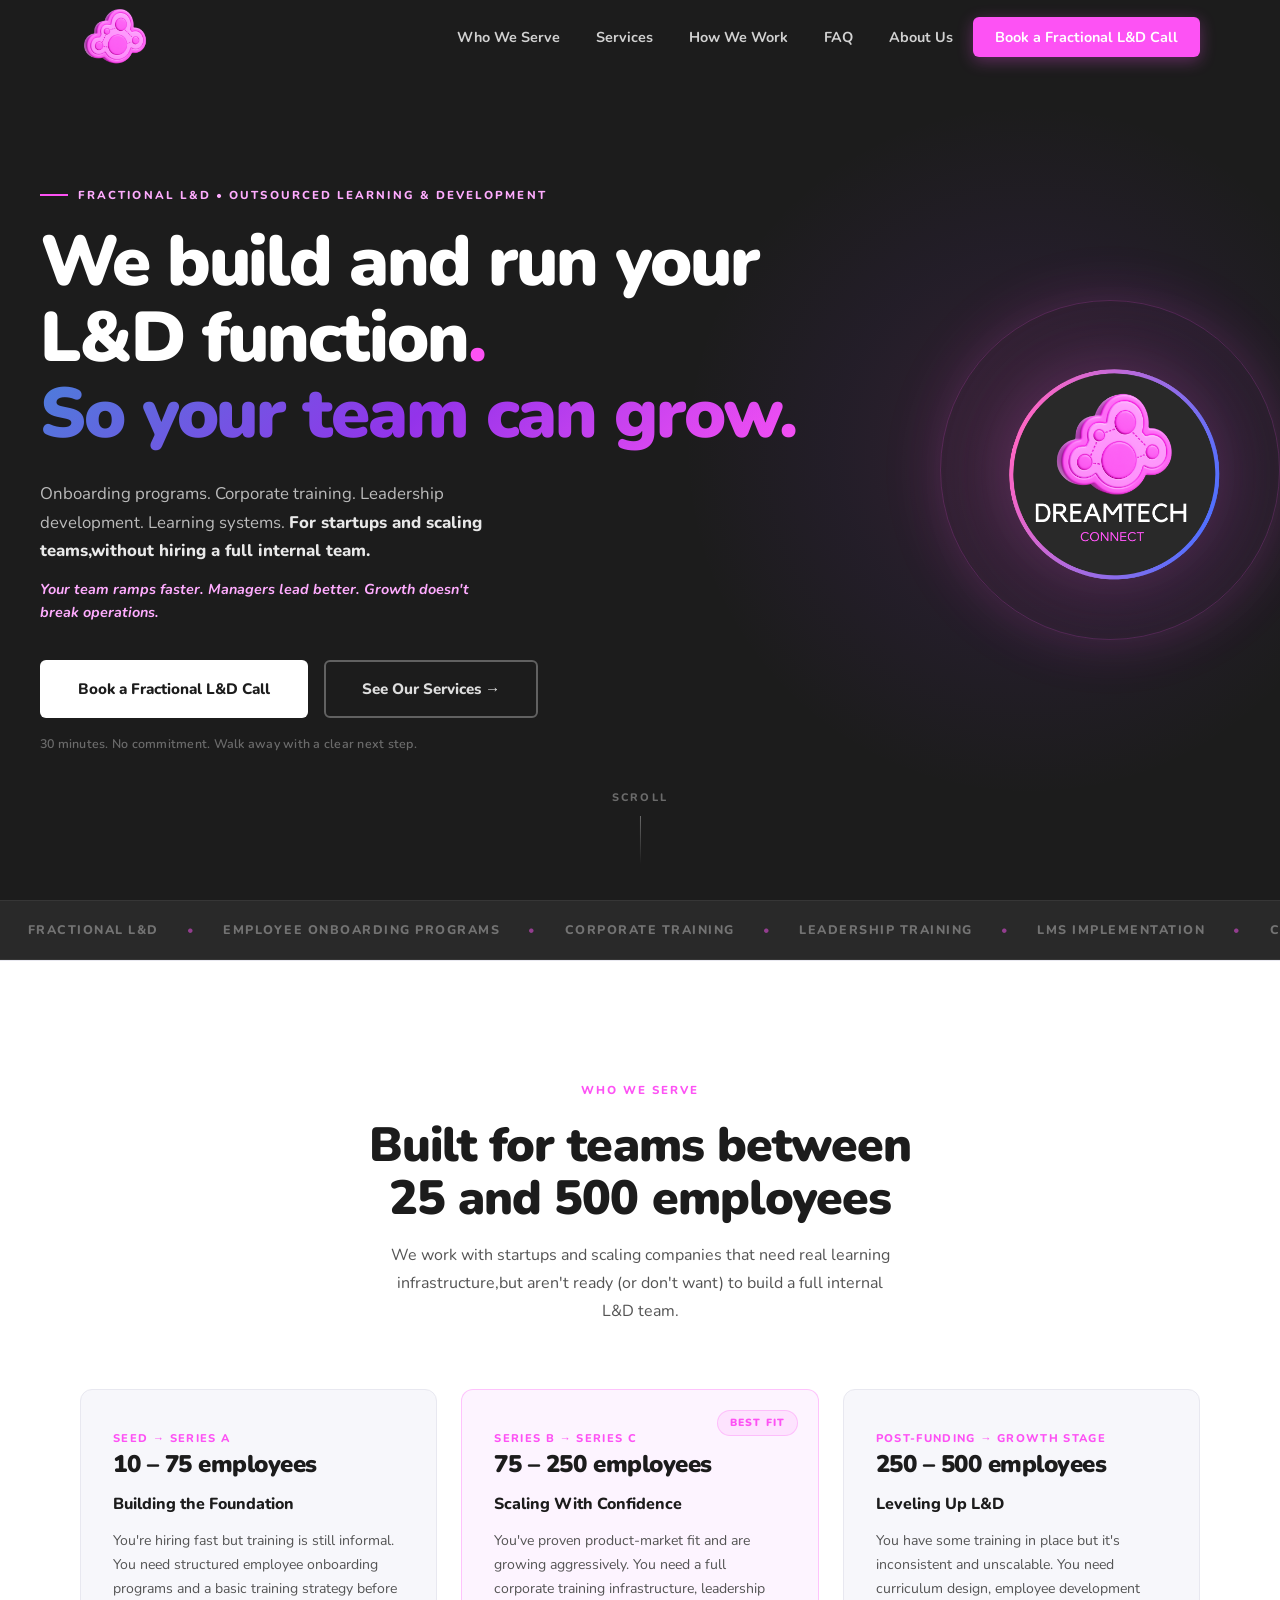
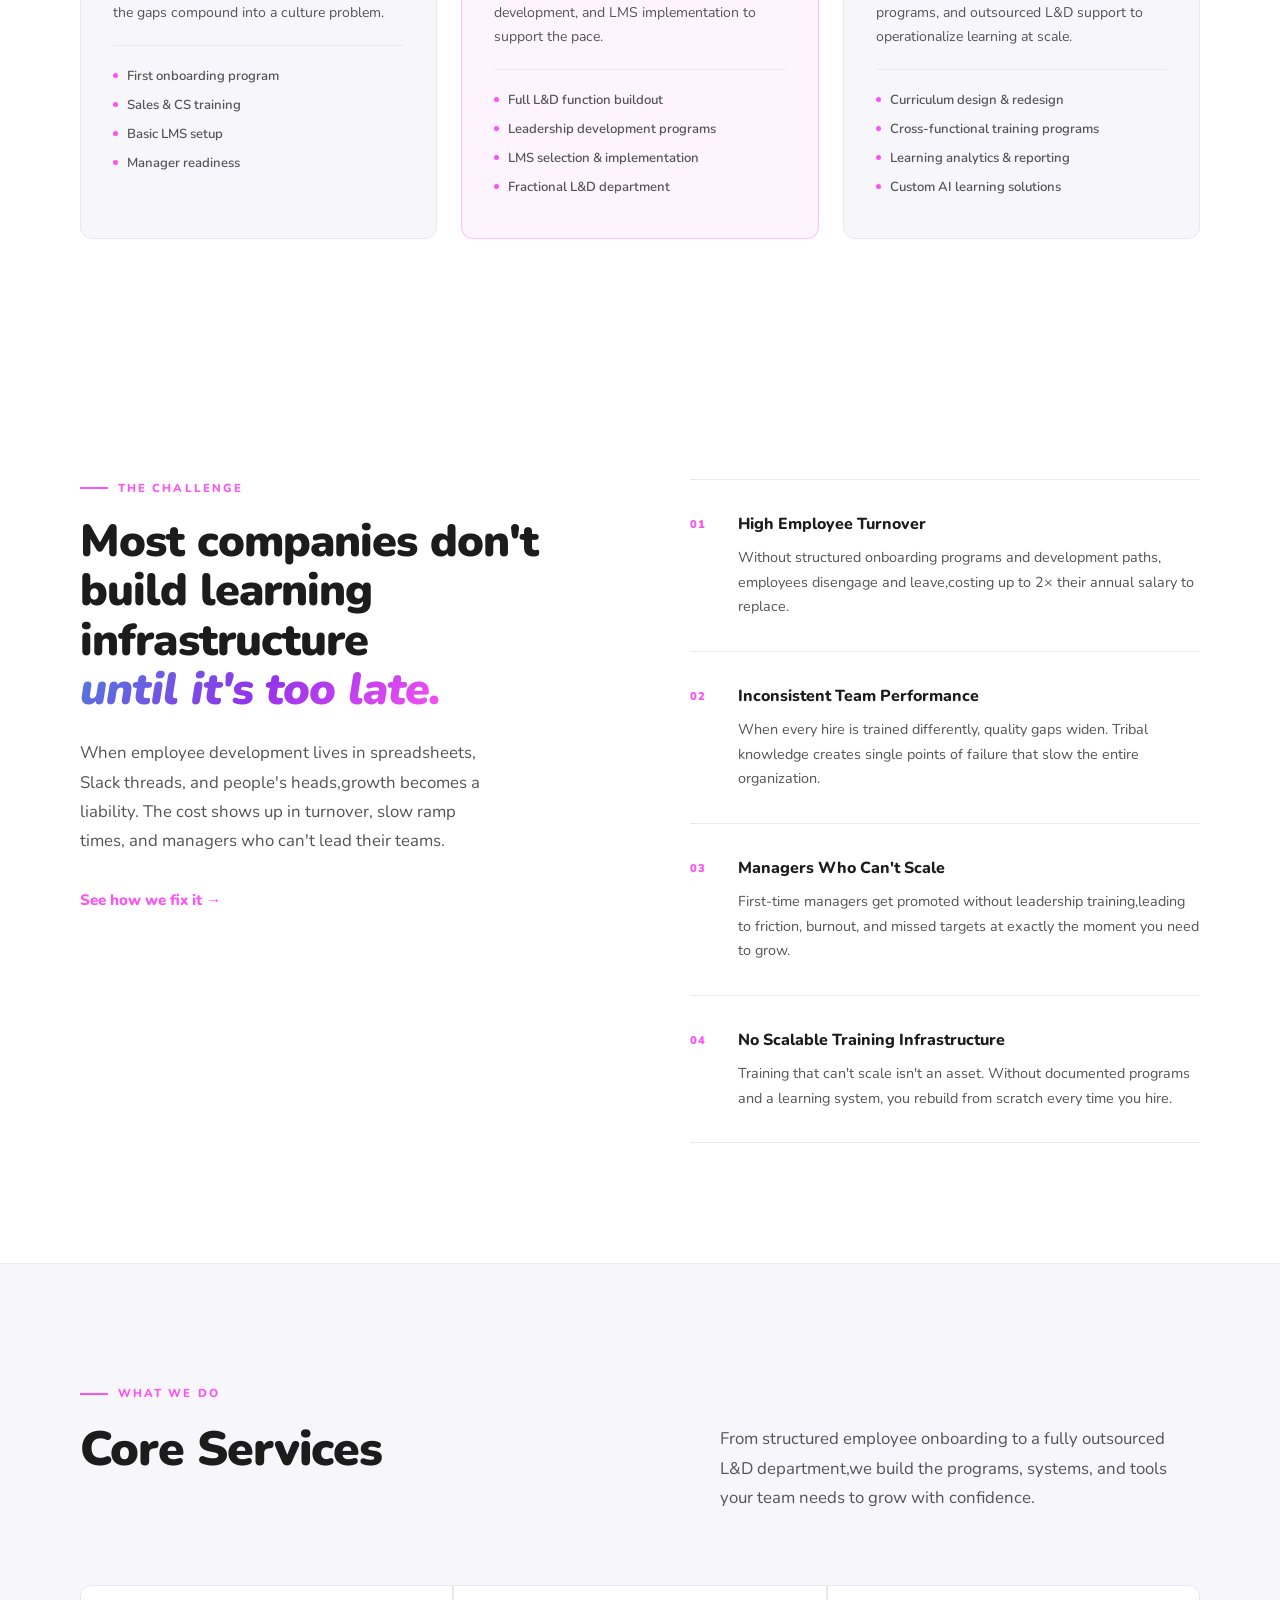
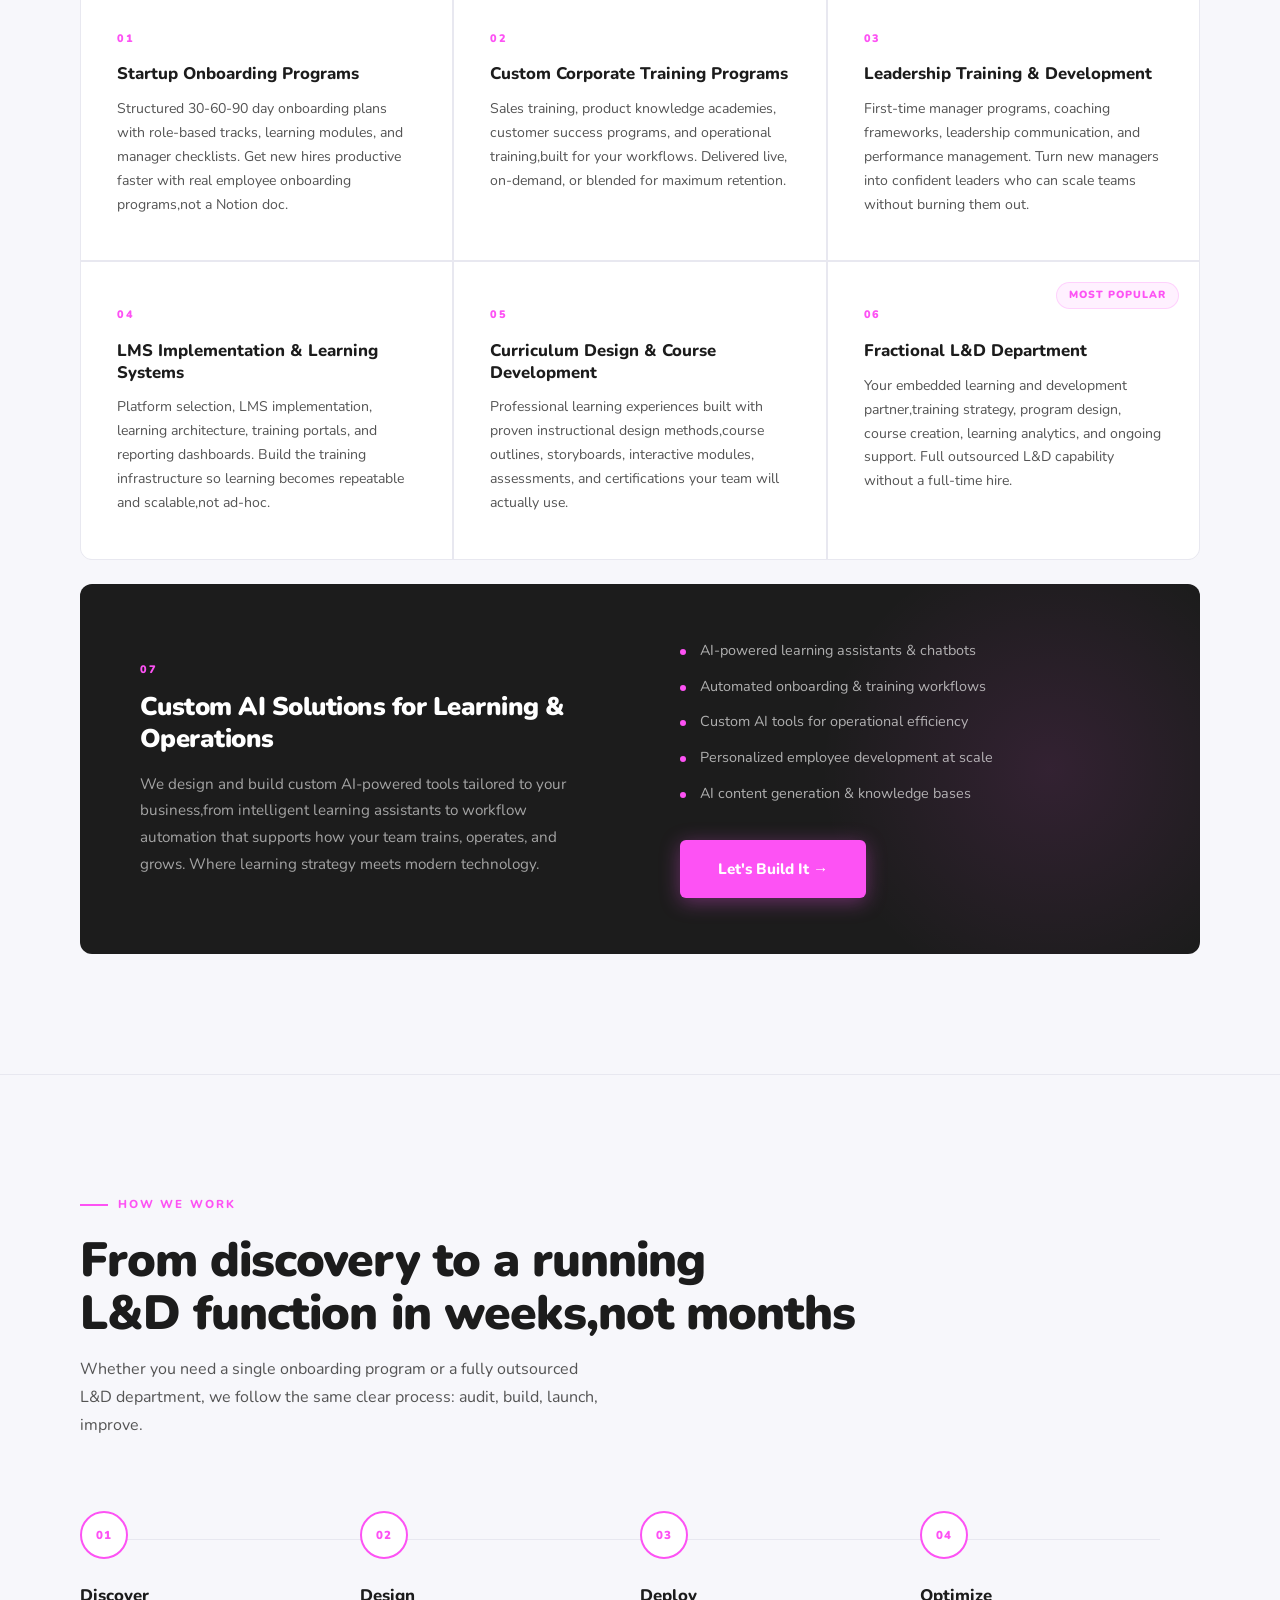
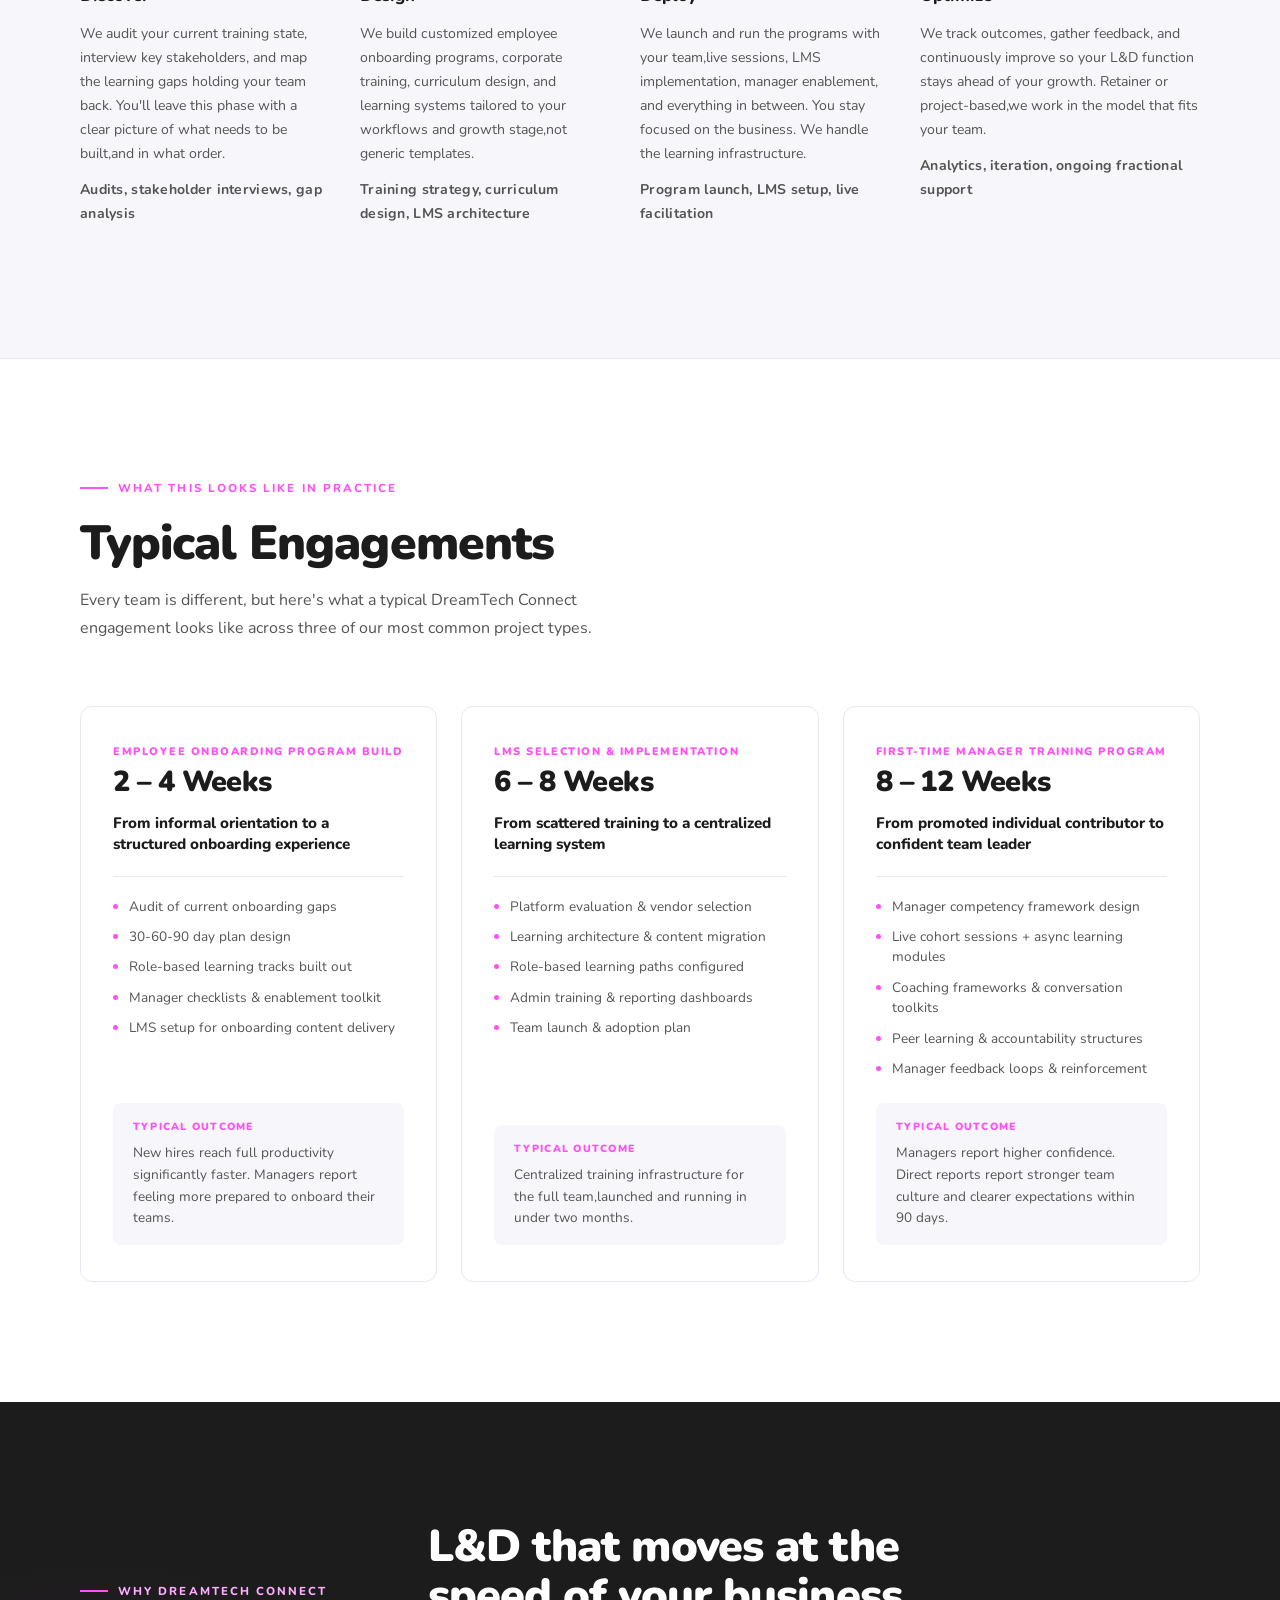
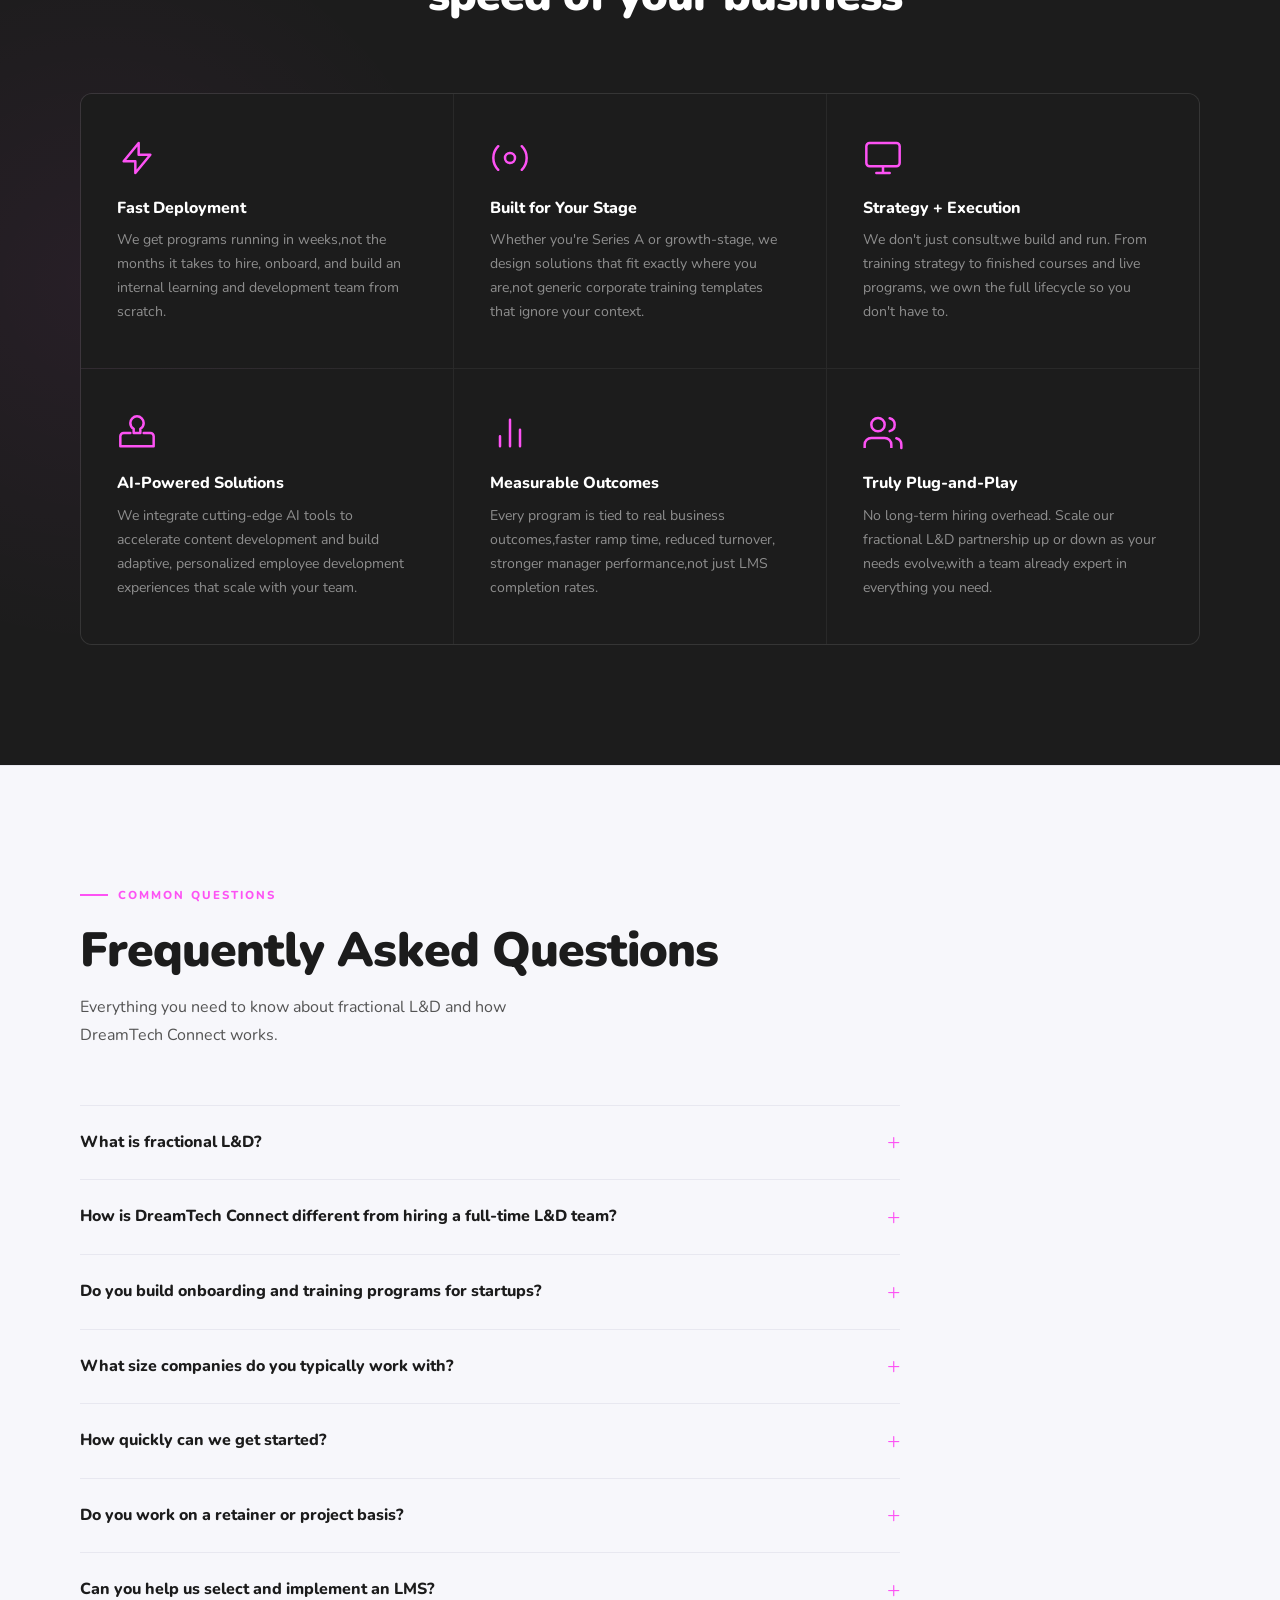
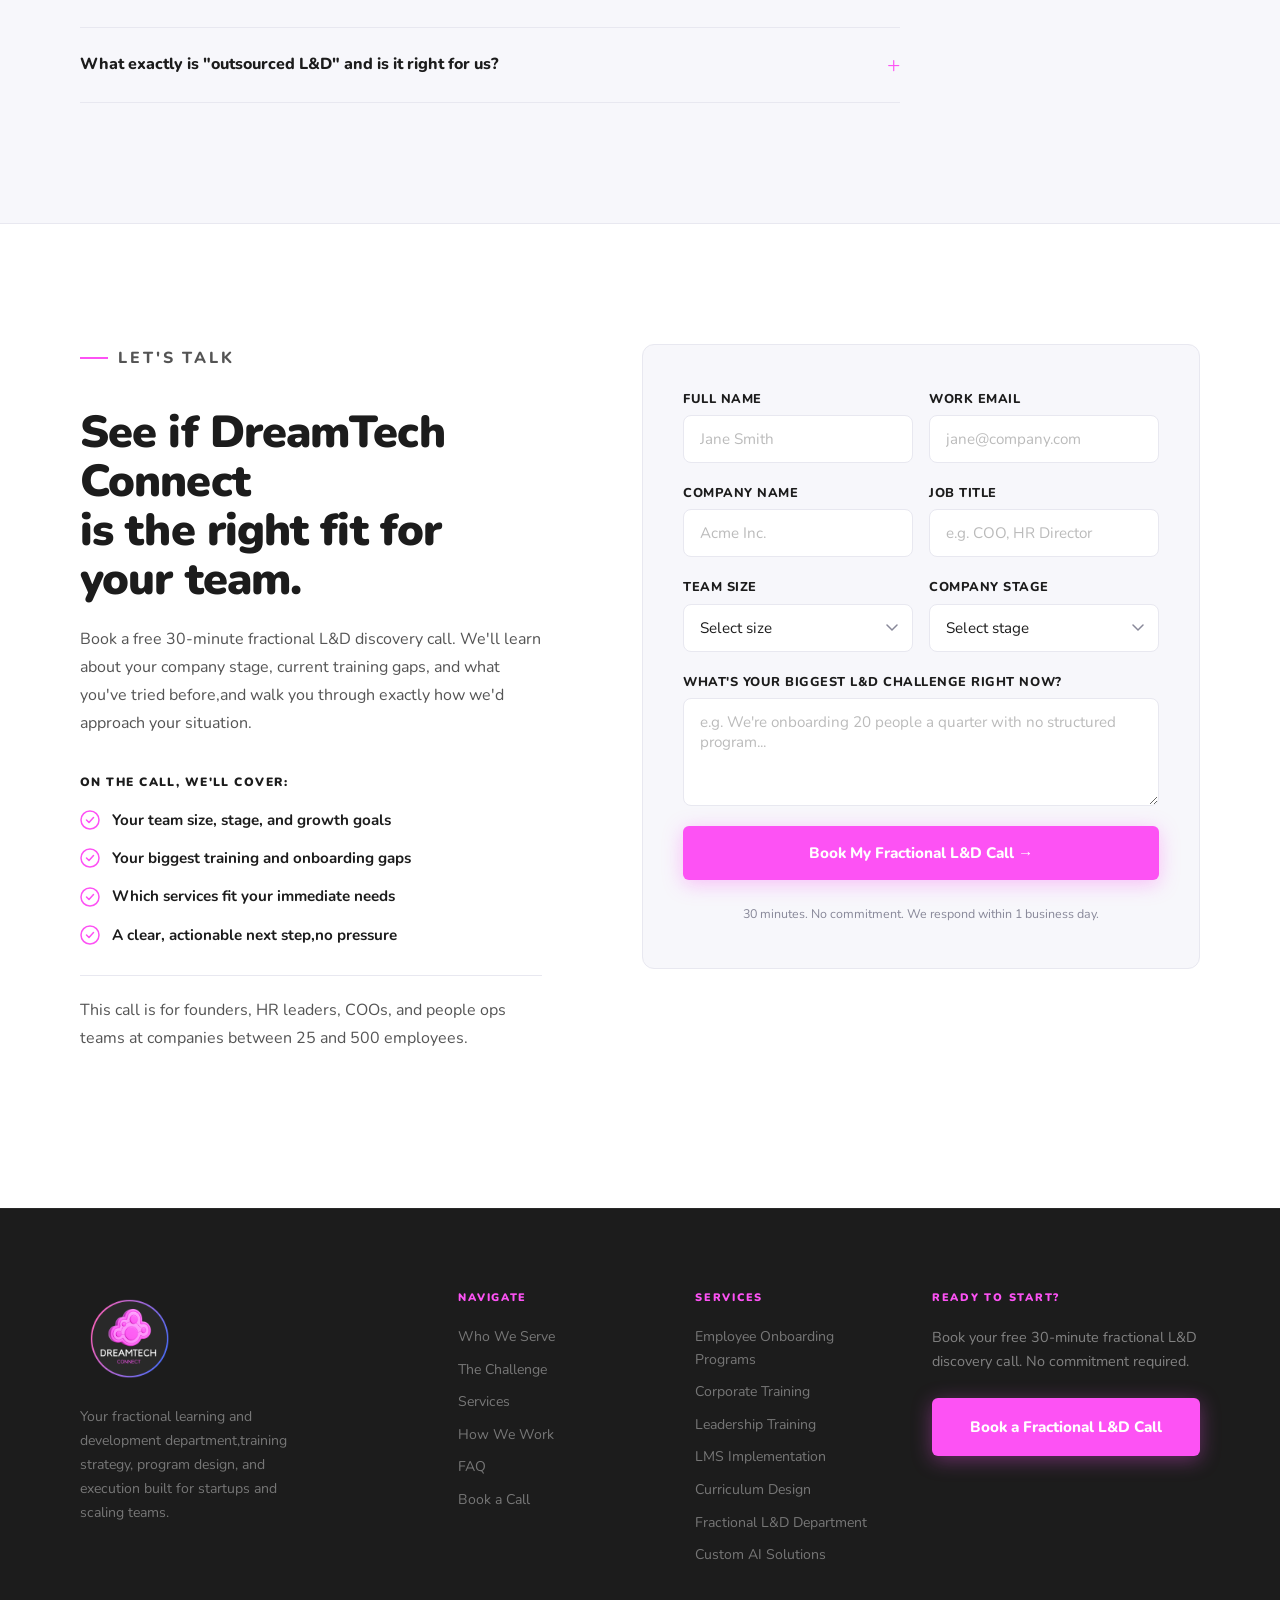
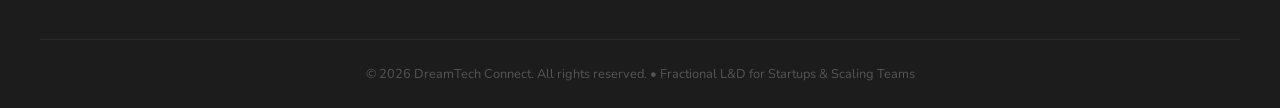
==== commit d487a816: "Change onboarding engagement time from 4-6 weeks to 2-4 weeks Co-Authored-By: Claude Sonnet 4.6 <nor" ====
--- a/index.html
+++ b/index.html
@@ -339,7 +339,7 @@
 
         <div class="engagement-card reveal">
           <div class="engagement-type">Employee Onboarding Program Build</div>
-          <div class="engagement-time">4 – 6 Weeks</div>
+          <div class="engagement-time">2 – 4 Weeks</div>
           <h3>From informal orientation to a structured onboarding experience</h3>
           <ul class="engagement-list">
             <li>Audit of current onboarding gaps</li>
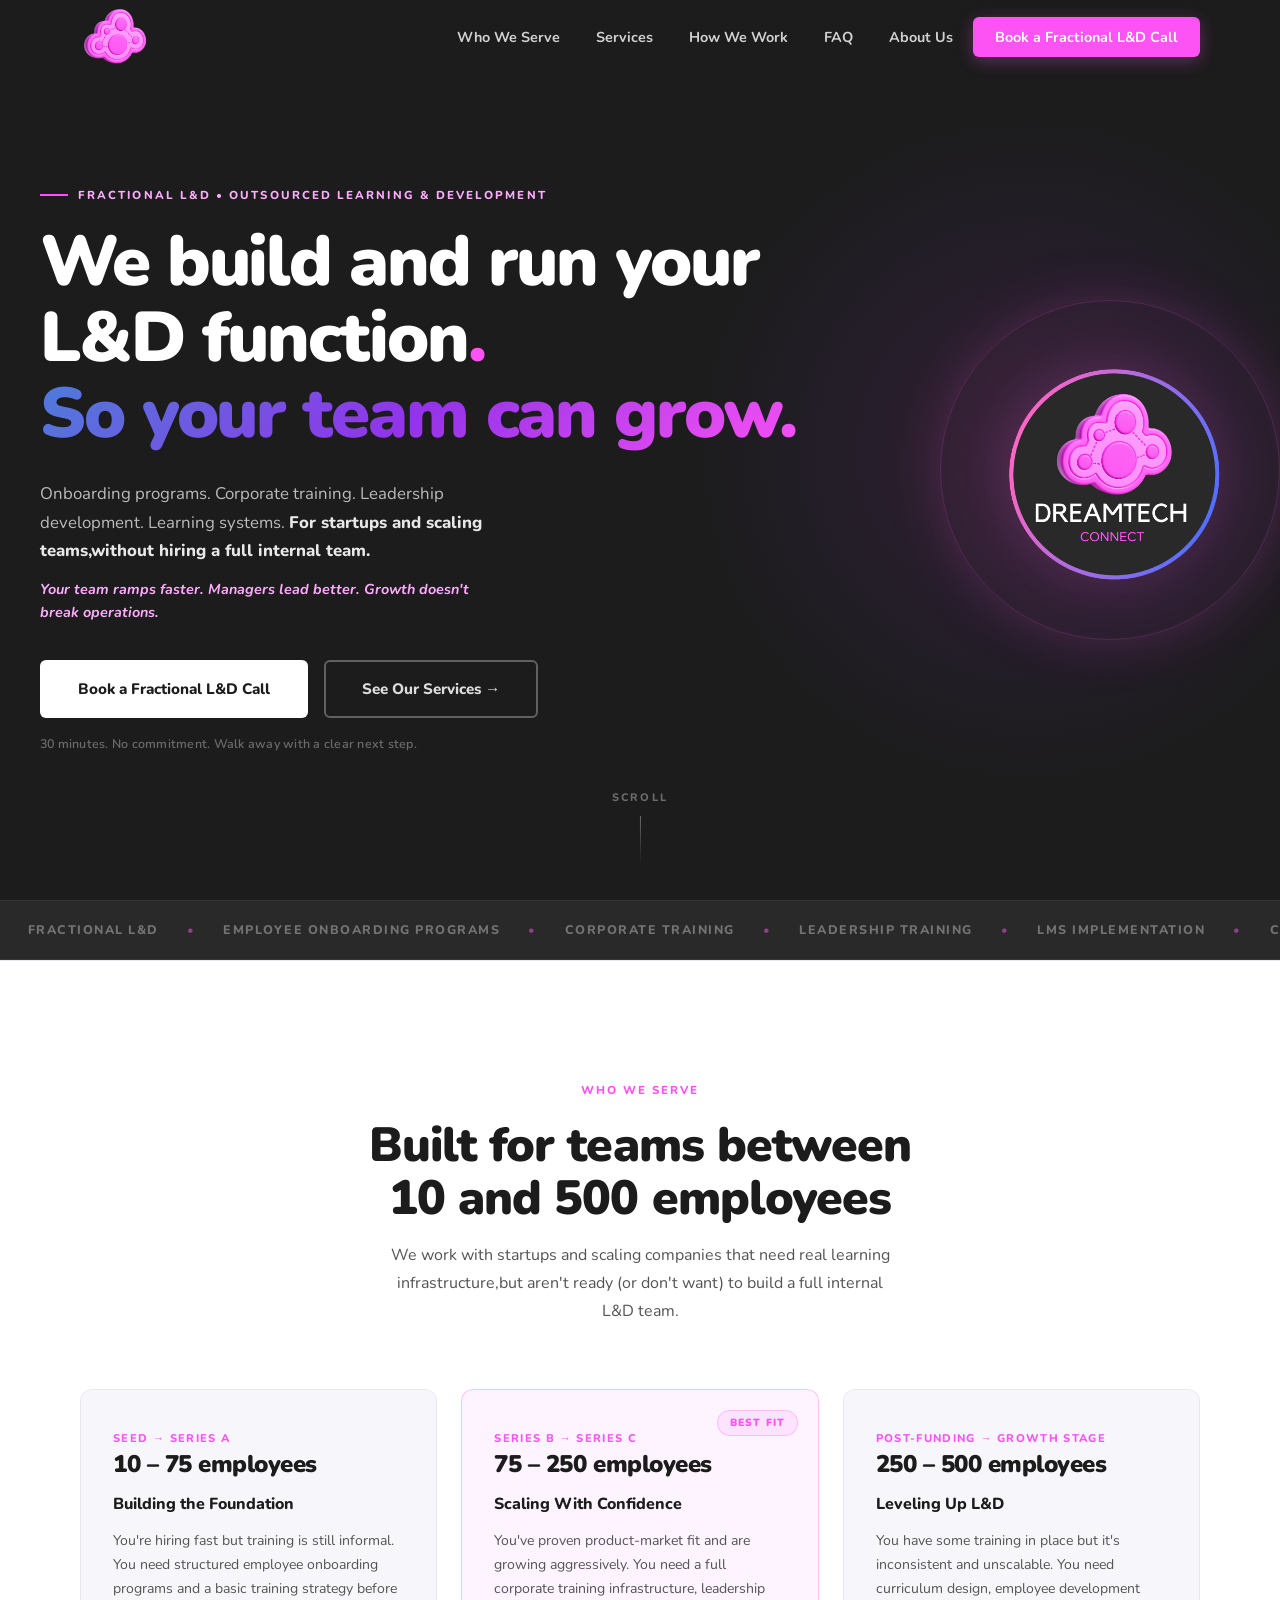
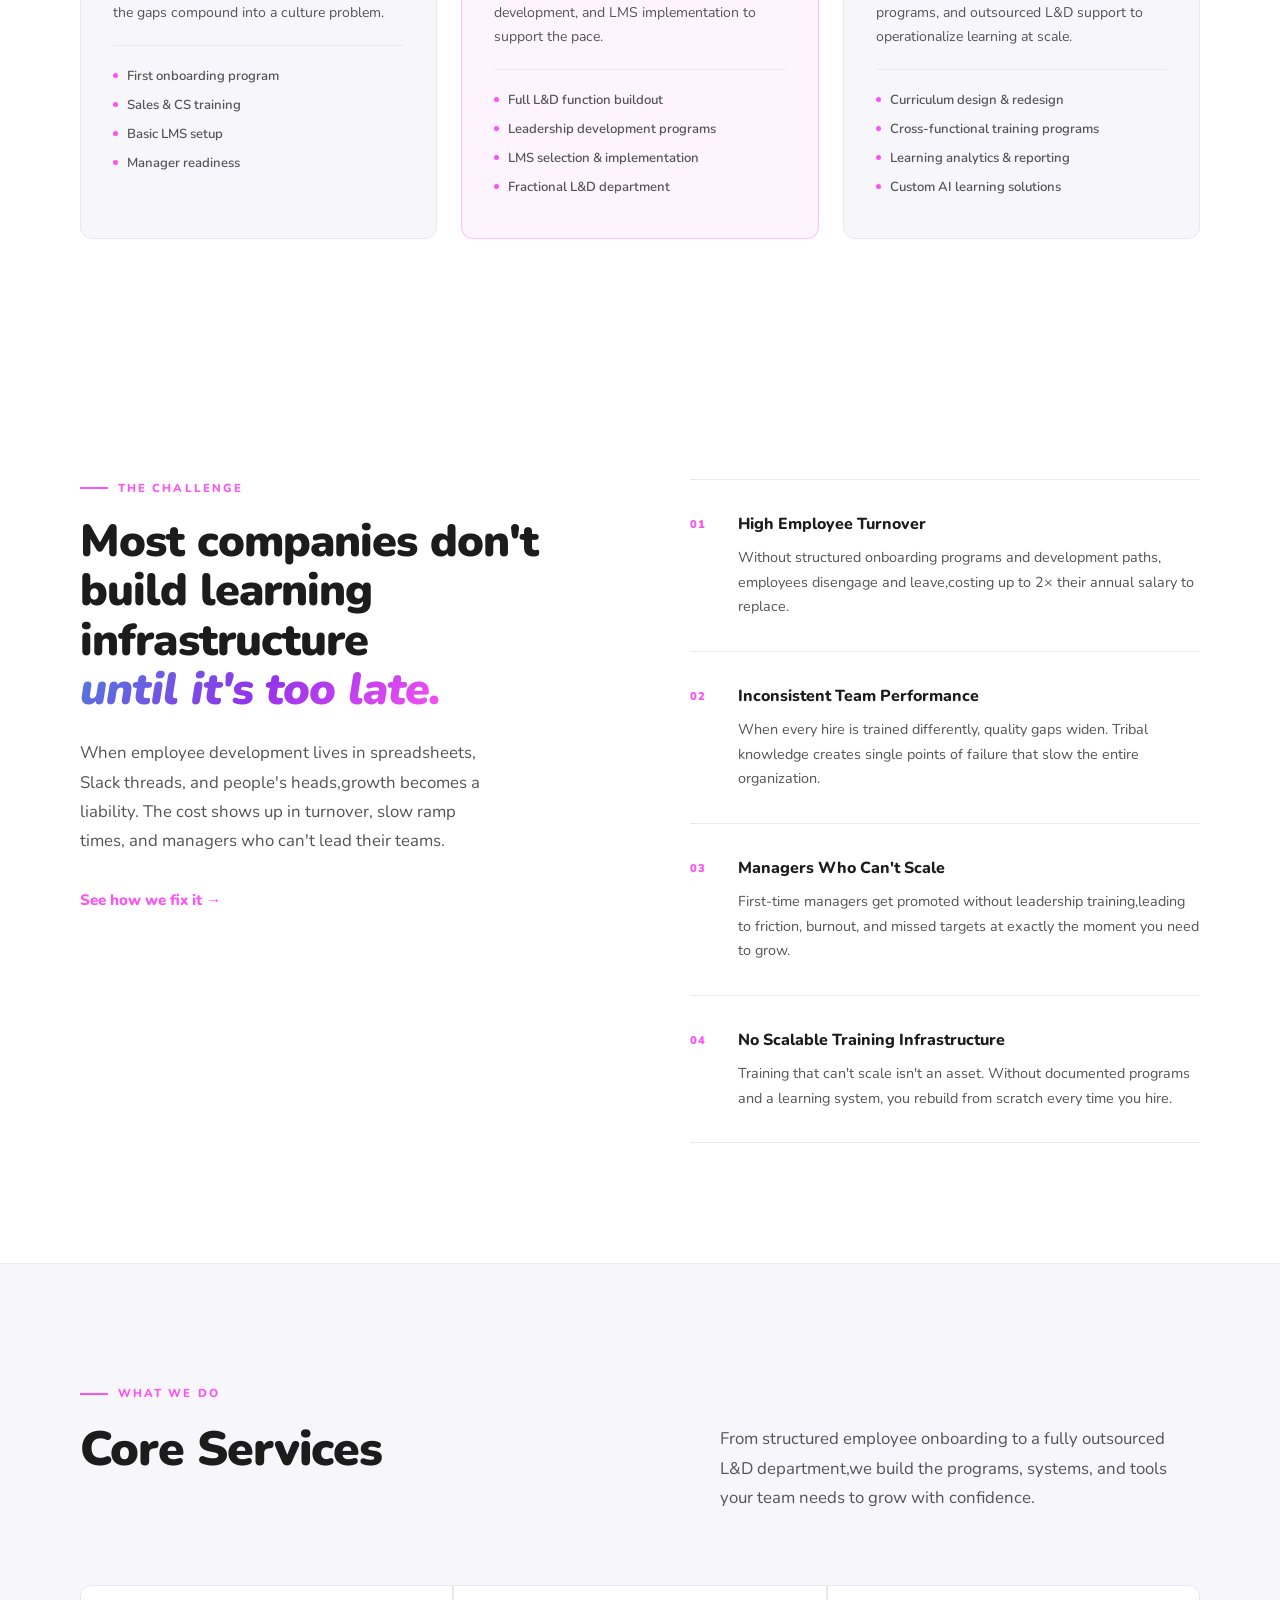
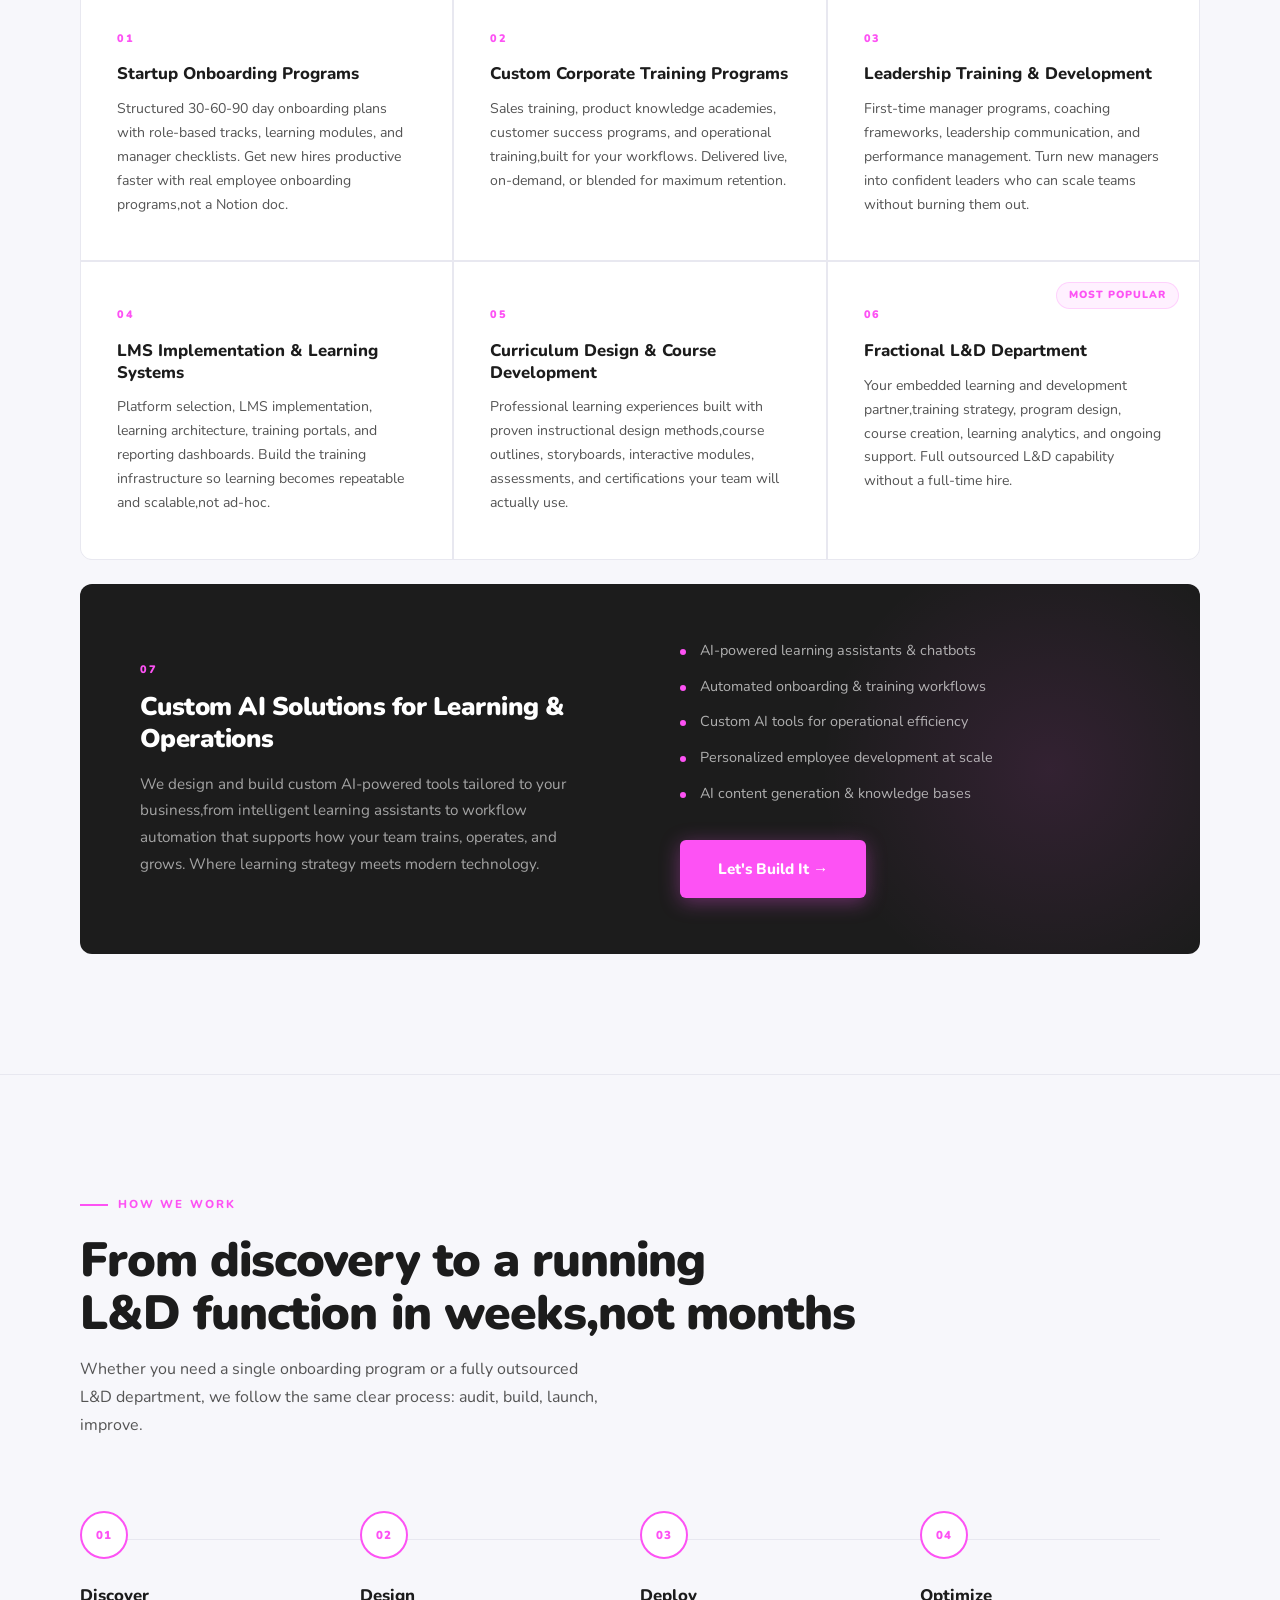
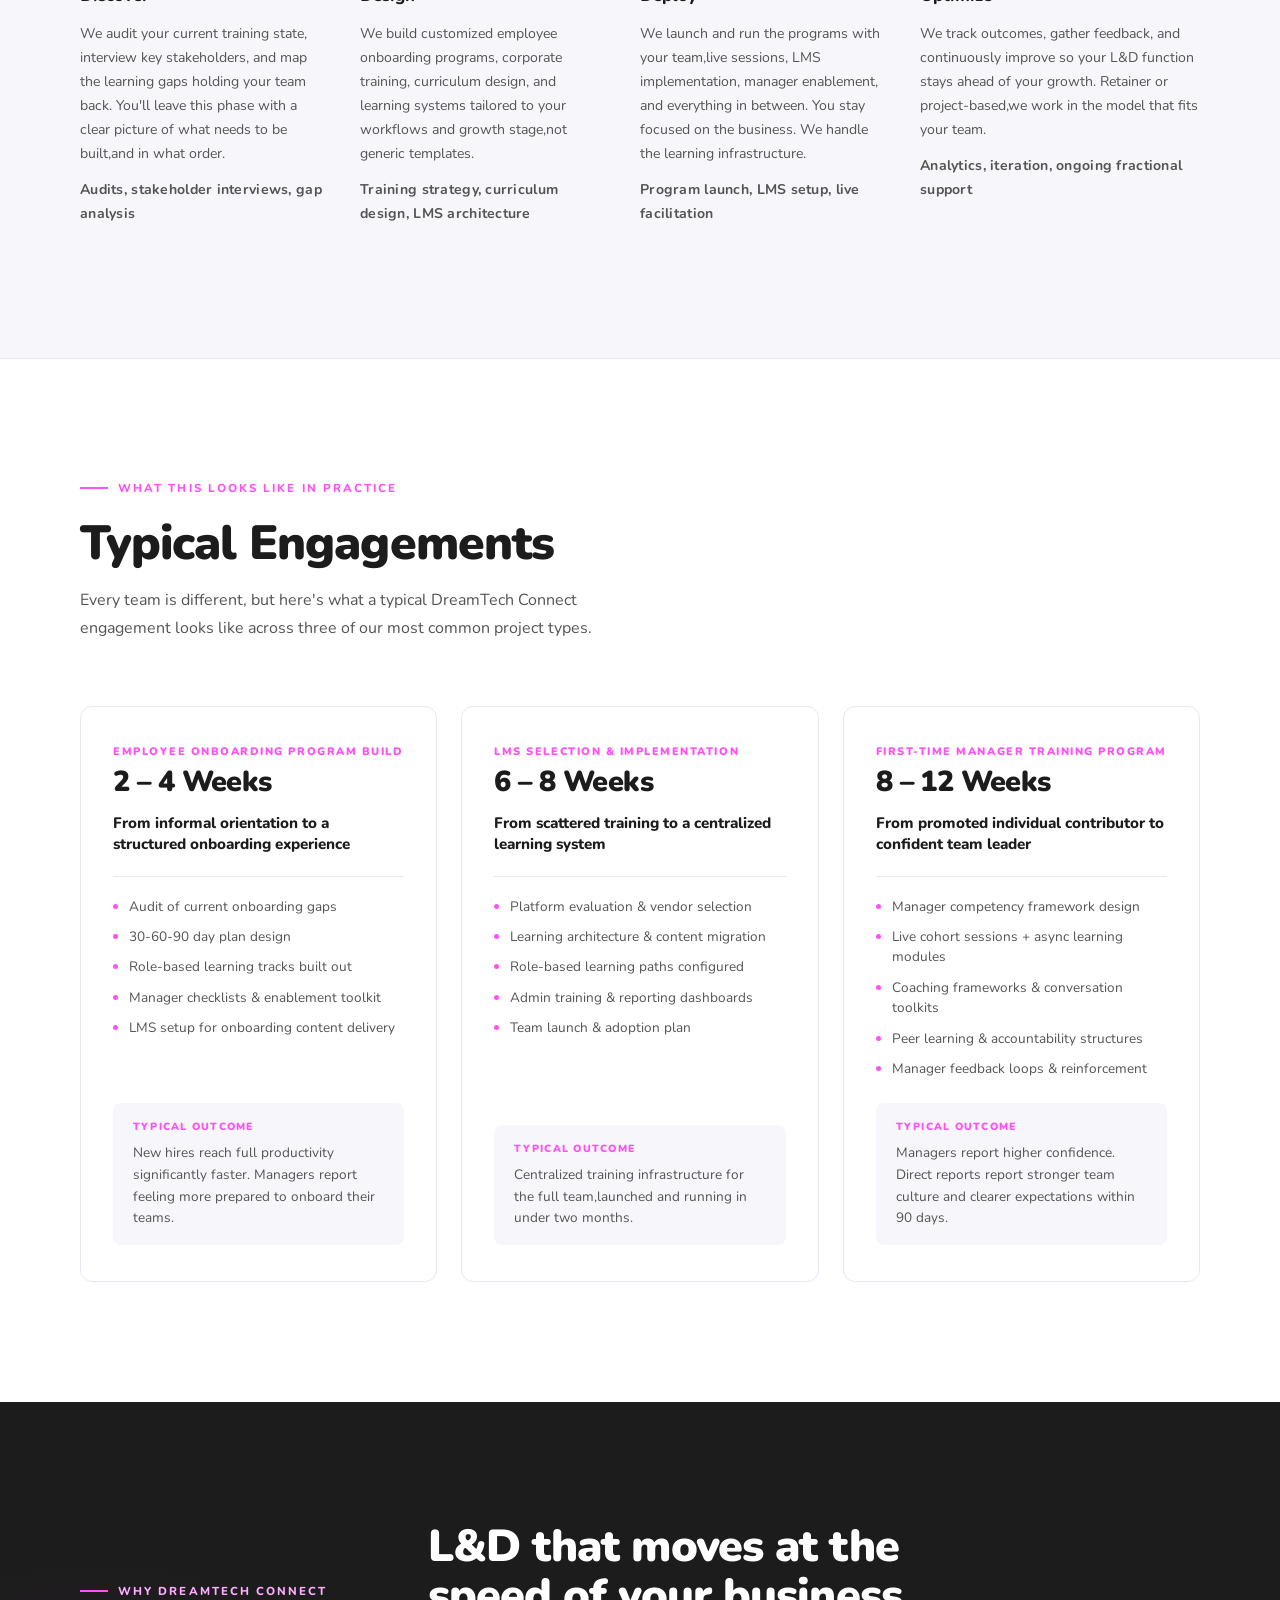
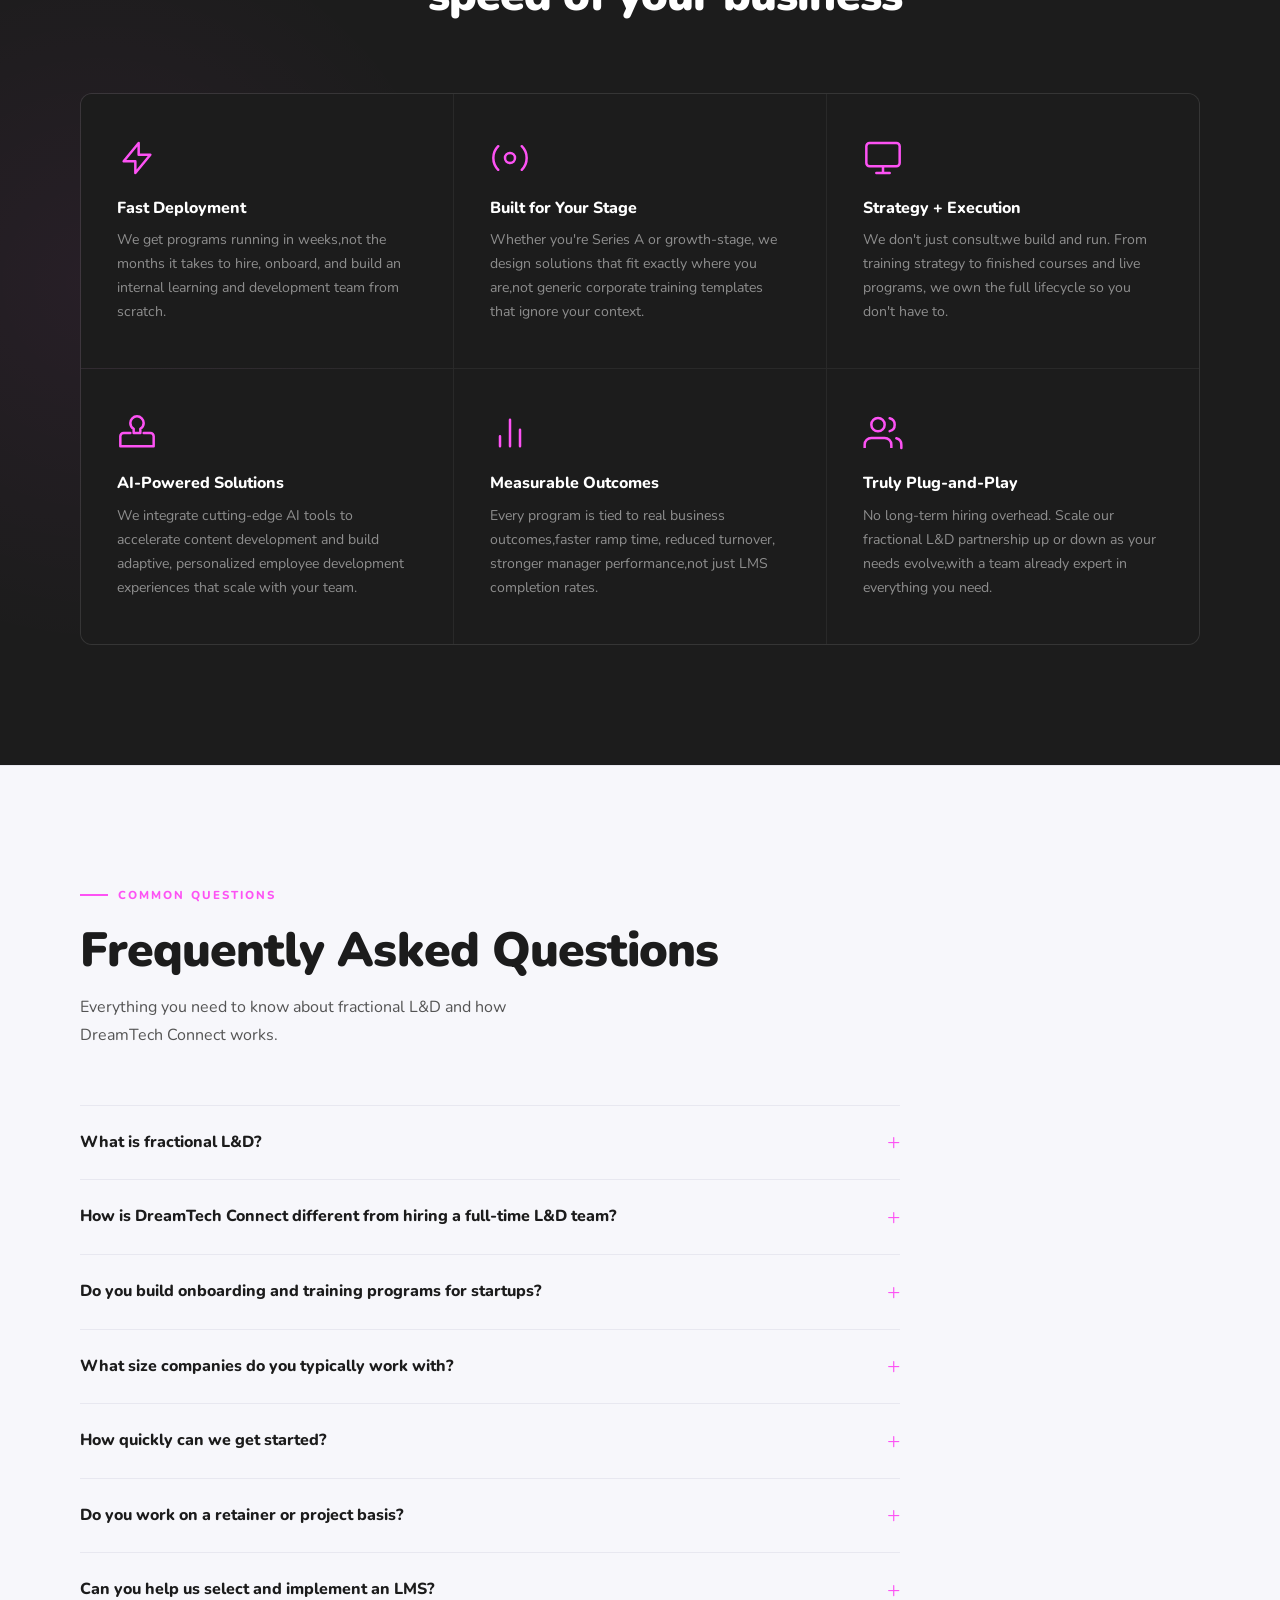
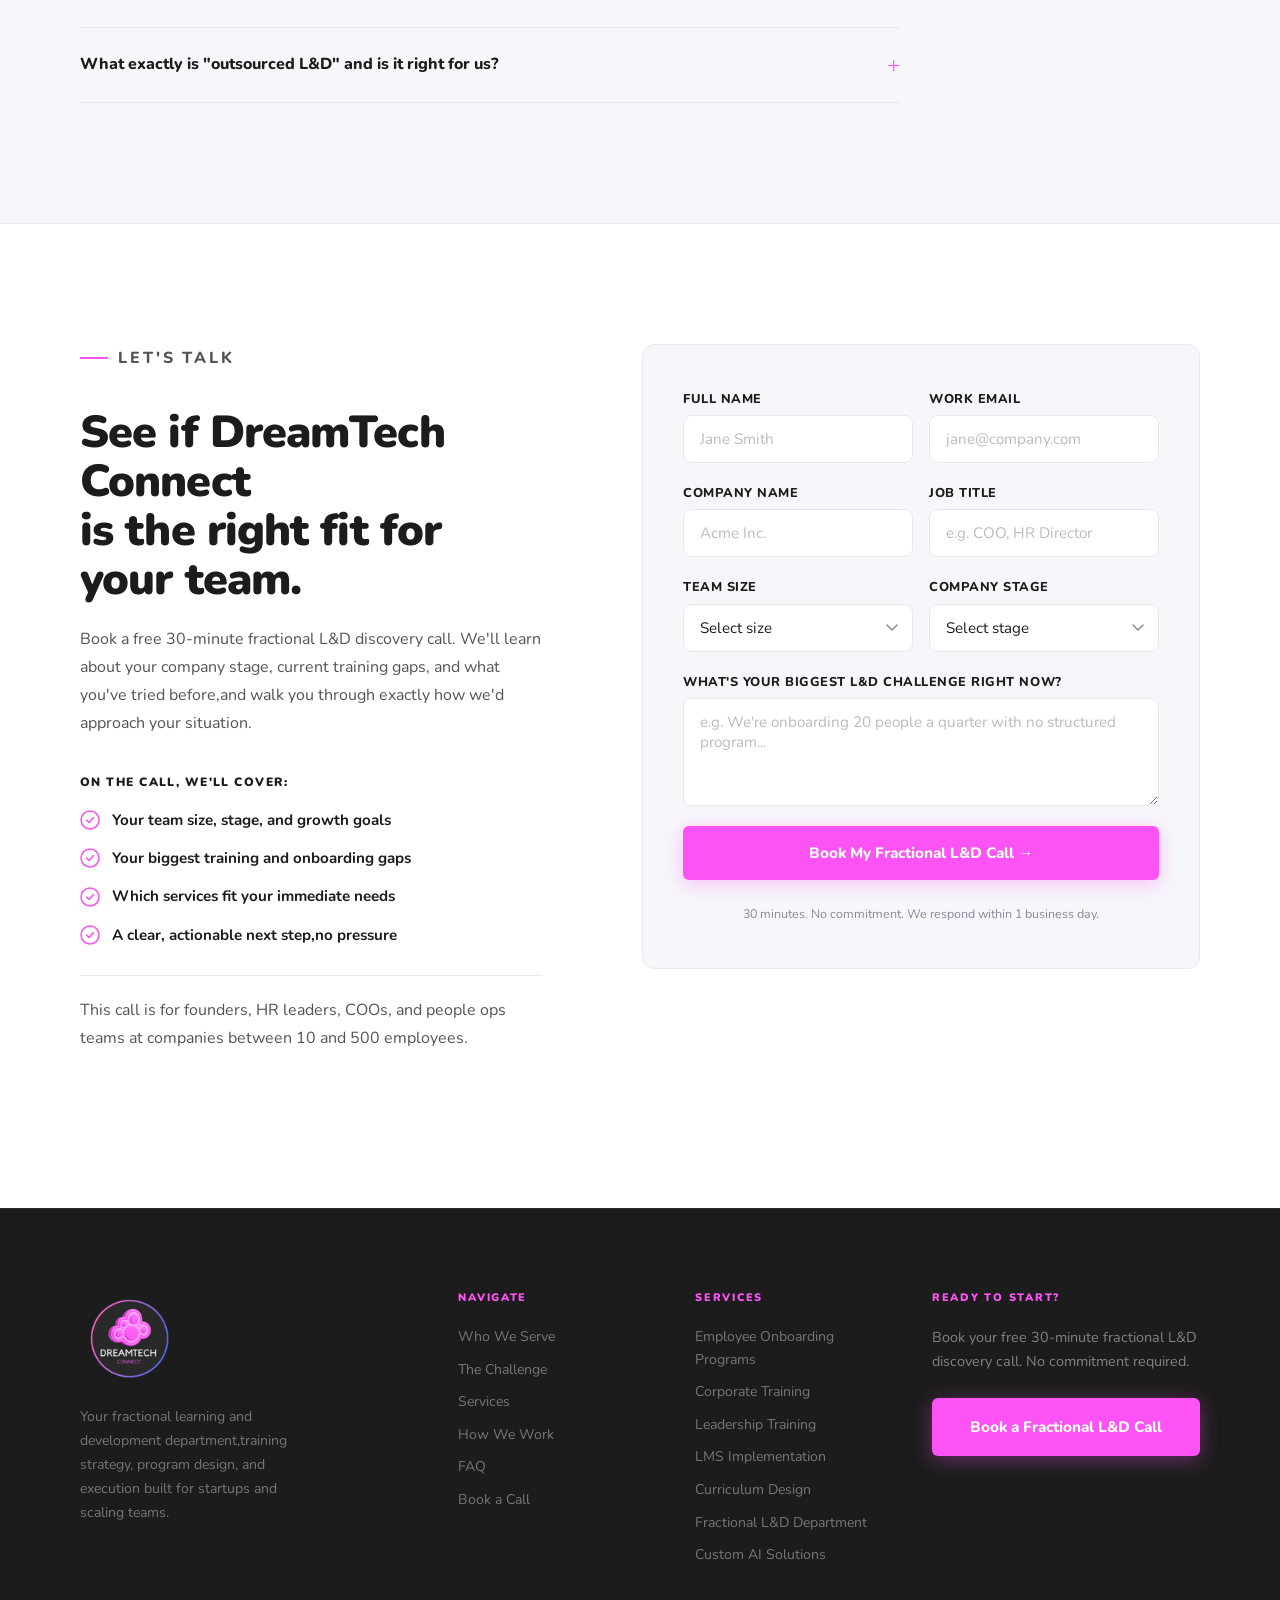
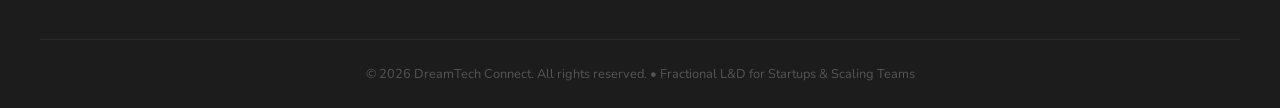
==== commit 13494a20: "Update employee range from 25-500 to 10-500 across site Co-Authored-By: Claude Sonnet 4.6 <noreply@a" ====
--- a/index.html
+++ b/index.html
@@ -103,7 +103,7 @@
     <div class="container">
       <div class="who-header">
         <p class="eyebrow eyebrow-dark">Who We Serve</p>
-        <h2>Built for teams between<br />25 and 500 employees</h2>
+        <h2>Built for teams between<br />10 and 500 employees</h2>
         <p class="who-sub">We work with startups and scaling companies that need real learning infrastructure,but aren't ready (or don't want) to build a full internal L&D team.</p>
       </div>
       <div class="who-grid">
@@ -480,7 +480,7 @@
 
         <details class="faq-item">
           <summary>What size companies do you typically work with?</summary>
-          <p>We work best with companies between 25 and 500 employees,typically at the Series A, Series B, or post-funding growth stage. These are teams that are scaling fast enough to feel the pain of inconsistent training, but not yet large enough to justify a full internal L&D department. That said, we've also partnered with pre-Series A teams building their first onboarding program and larger organizations that need outsourced L&D support for a specific initiative.</p>
+          <p>We work best with companies between 10 and 500 employees,typically at the Series A, Series B, or post-funding growth stage. These are teams that are scaling fast enough to feel the pain of inconsistent training, but not yet large enough to justify a full internal L&D department. That said, we've also partnered with pre-Series A teams building their first onboarding program and larger organizations that need outsourced L&D support for a specific initiative.</p>
         </details>
 
         <details class="faq-item">
@@ -541,7 +541,7 @@
               </li>
             </ul>
           </div>
-          <p class="book-for">This call is for founders, HR leaders, COOs, and people ops teams at companies between 25 and 500 employees.</p>
+          <p class="book-for">This call is for founders, HR leaders, COOs, and people ops teams at companies between 10 and 500 employees.</p>
         </div>
         <div class="book-form-wrap">
           <form class="book-form" id="bookForm" novalidate>
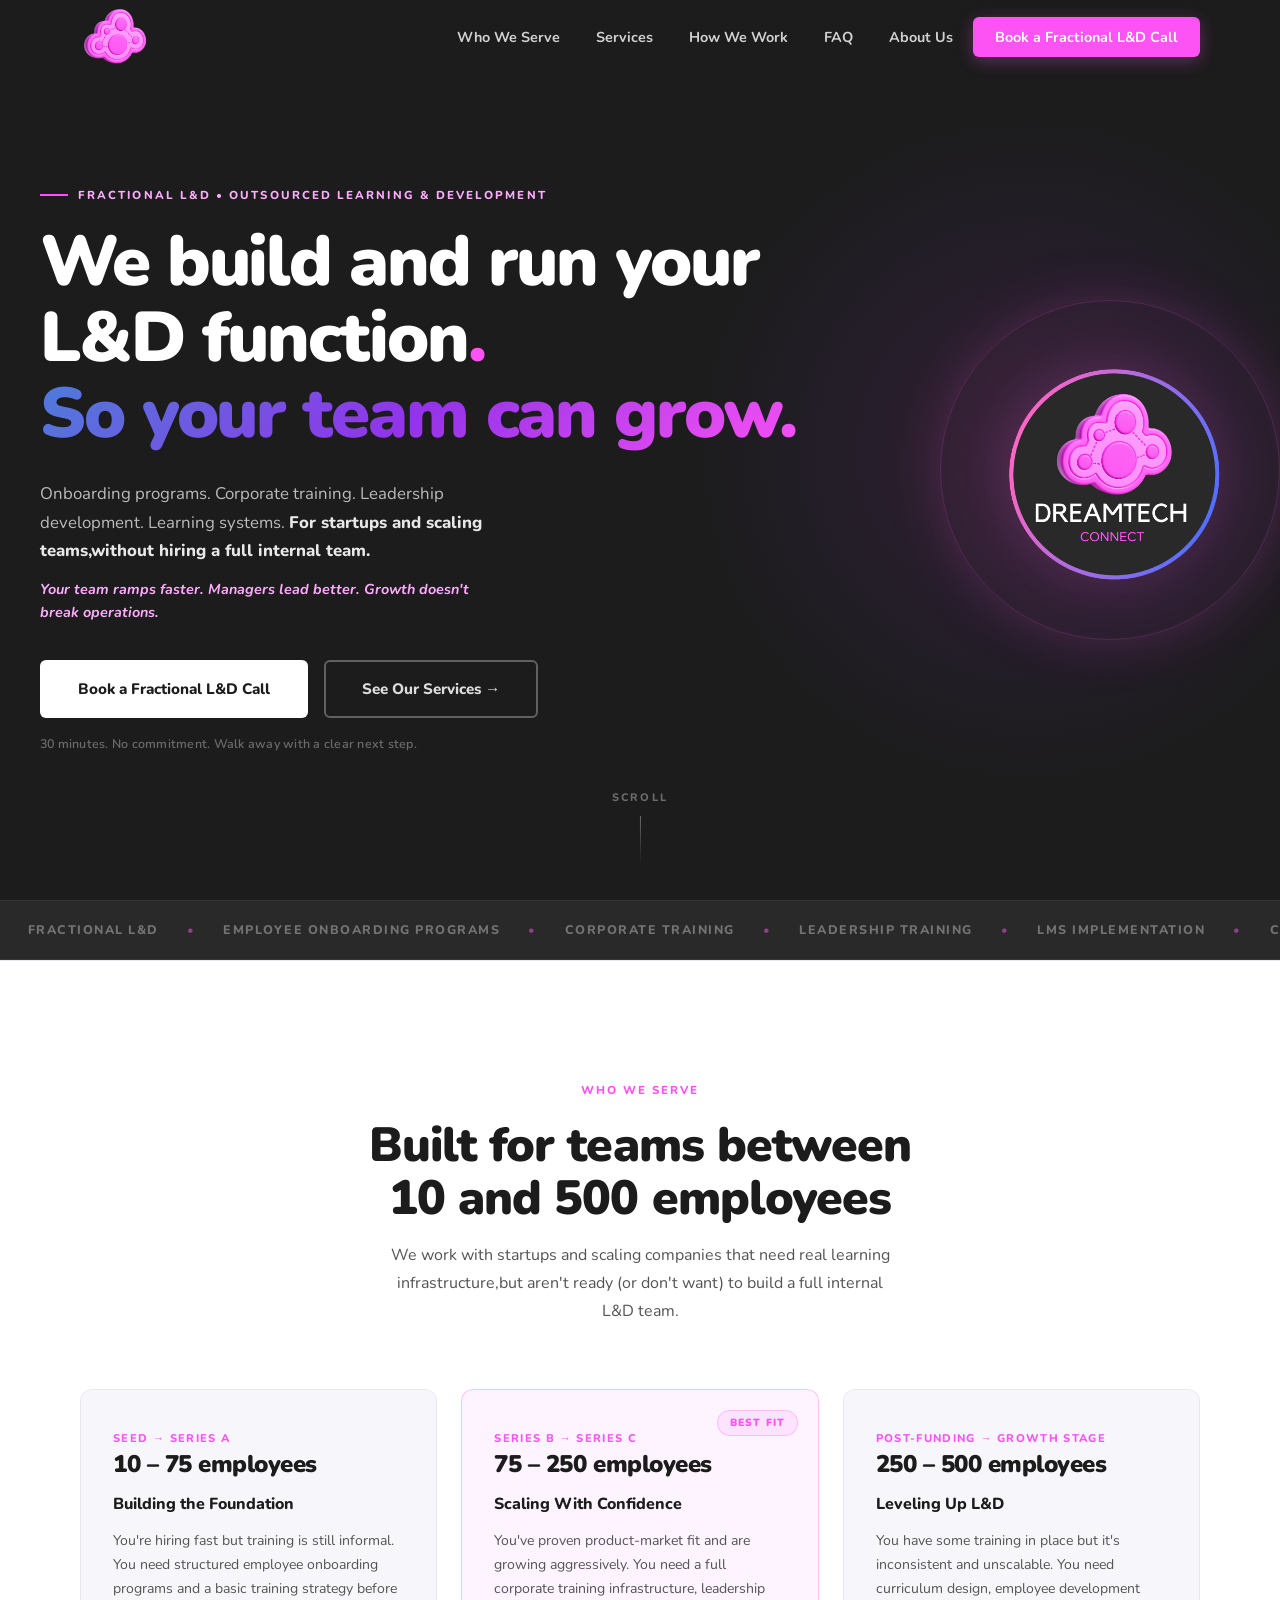
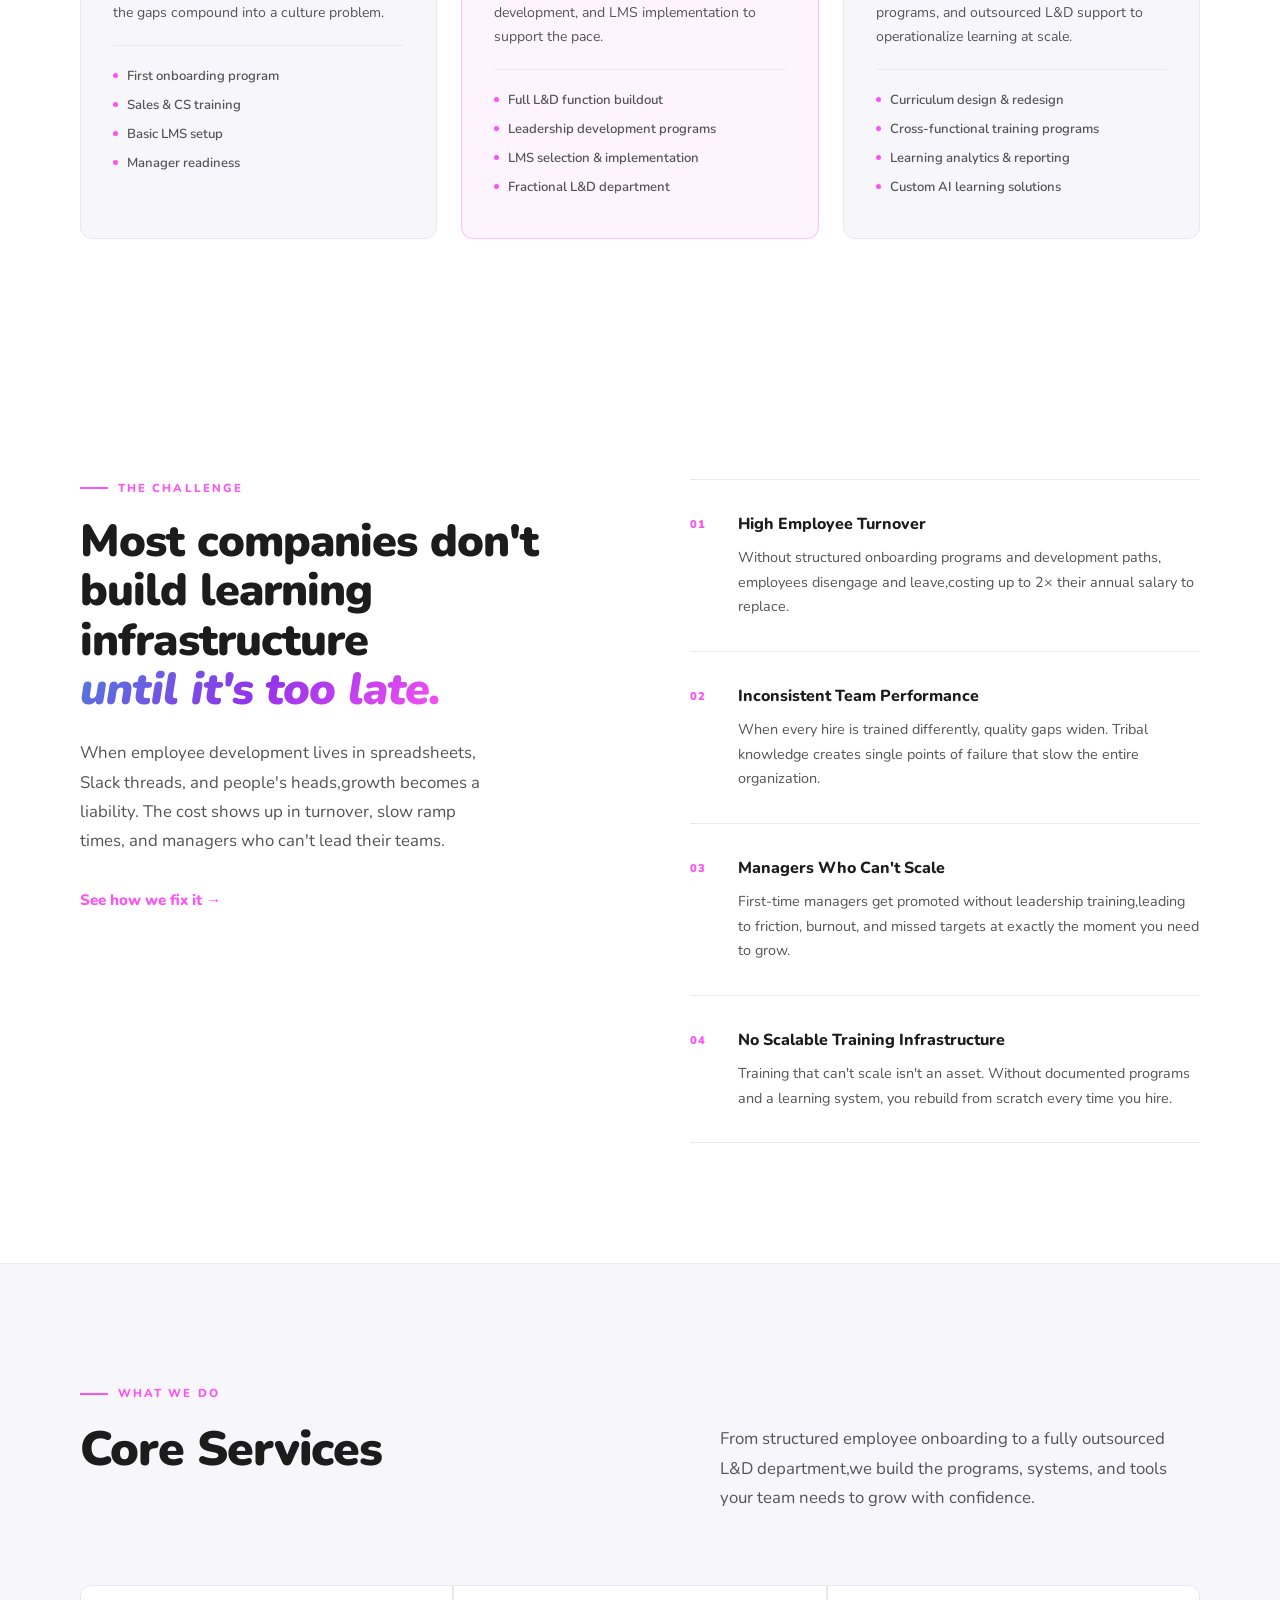
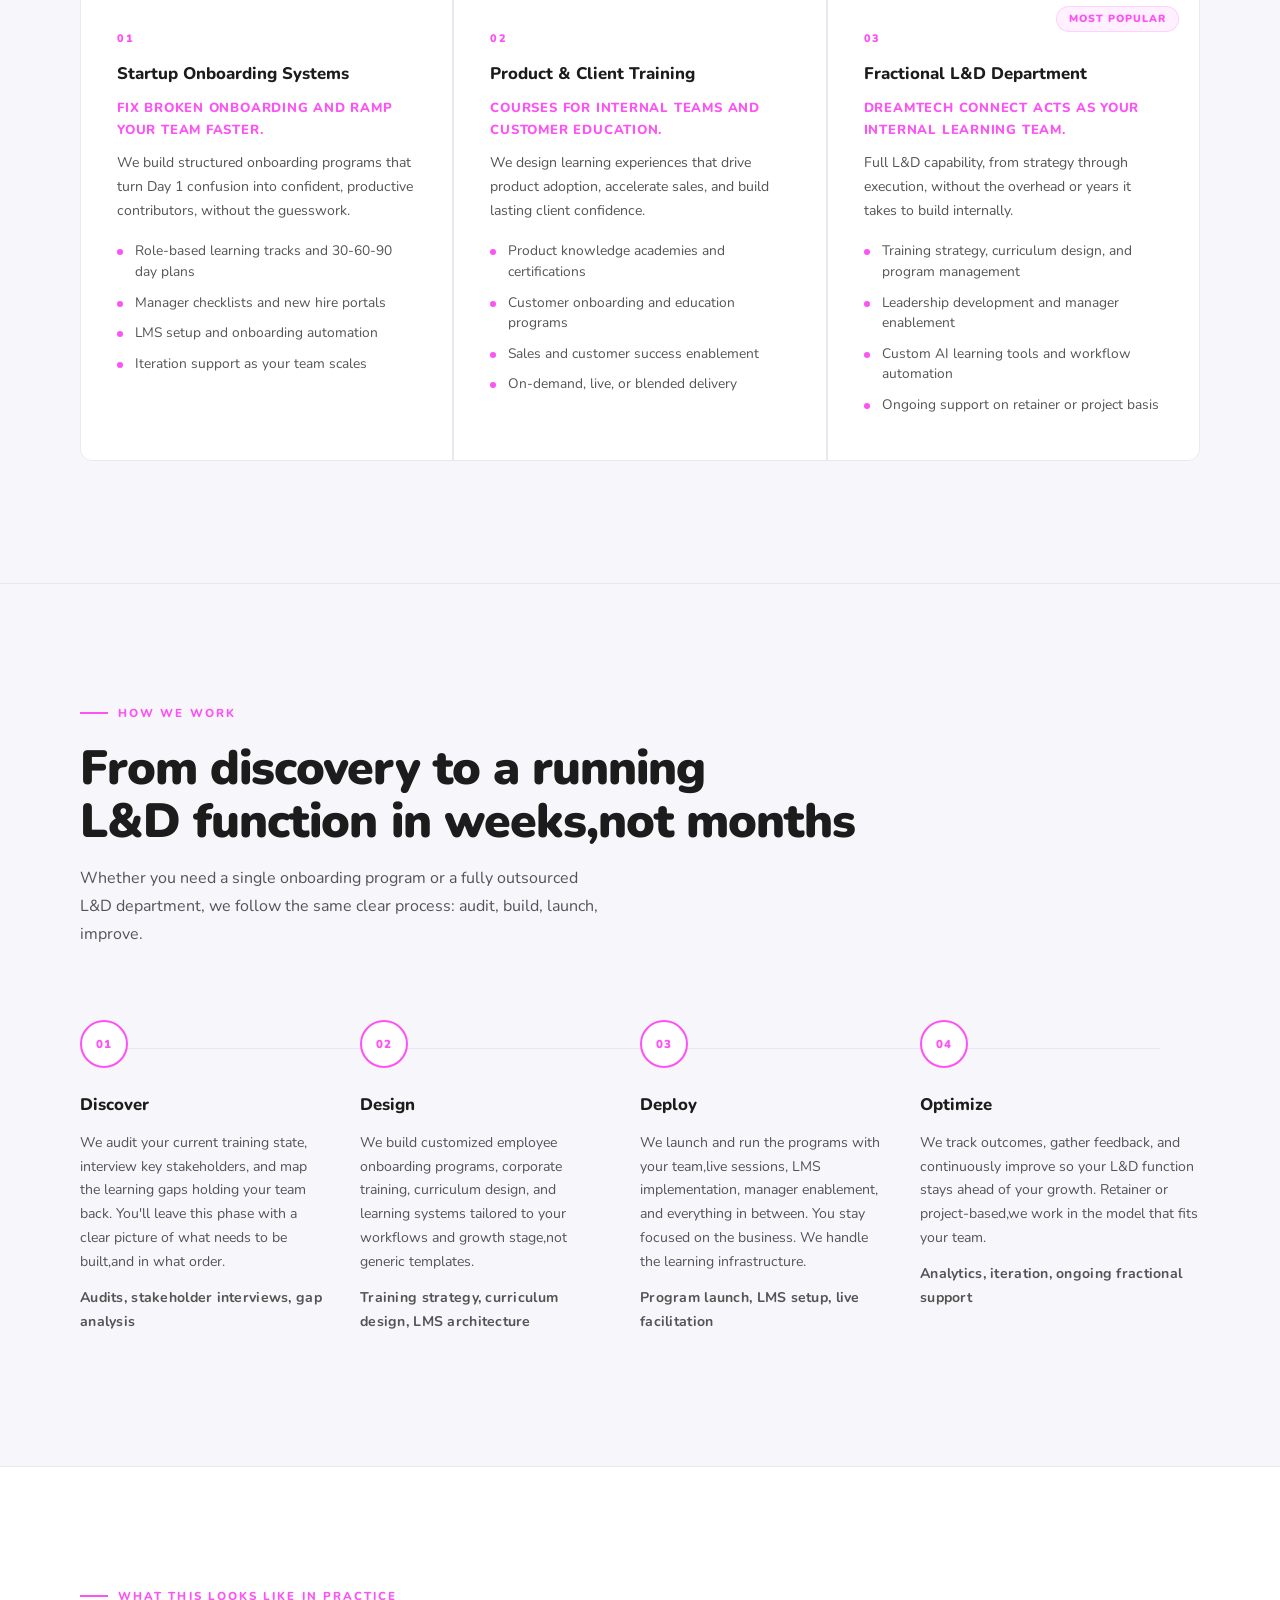
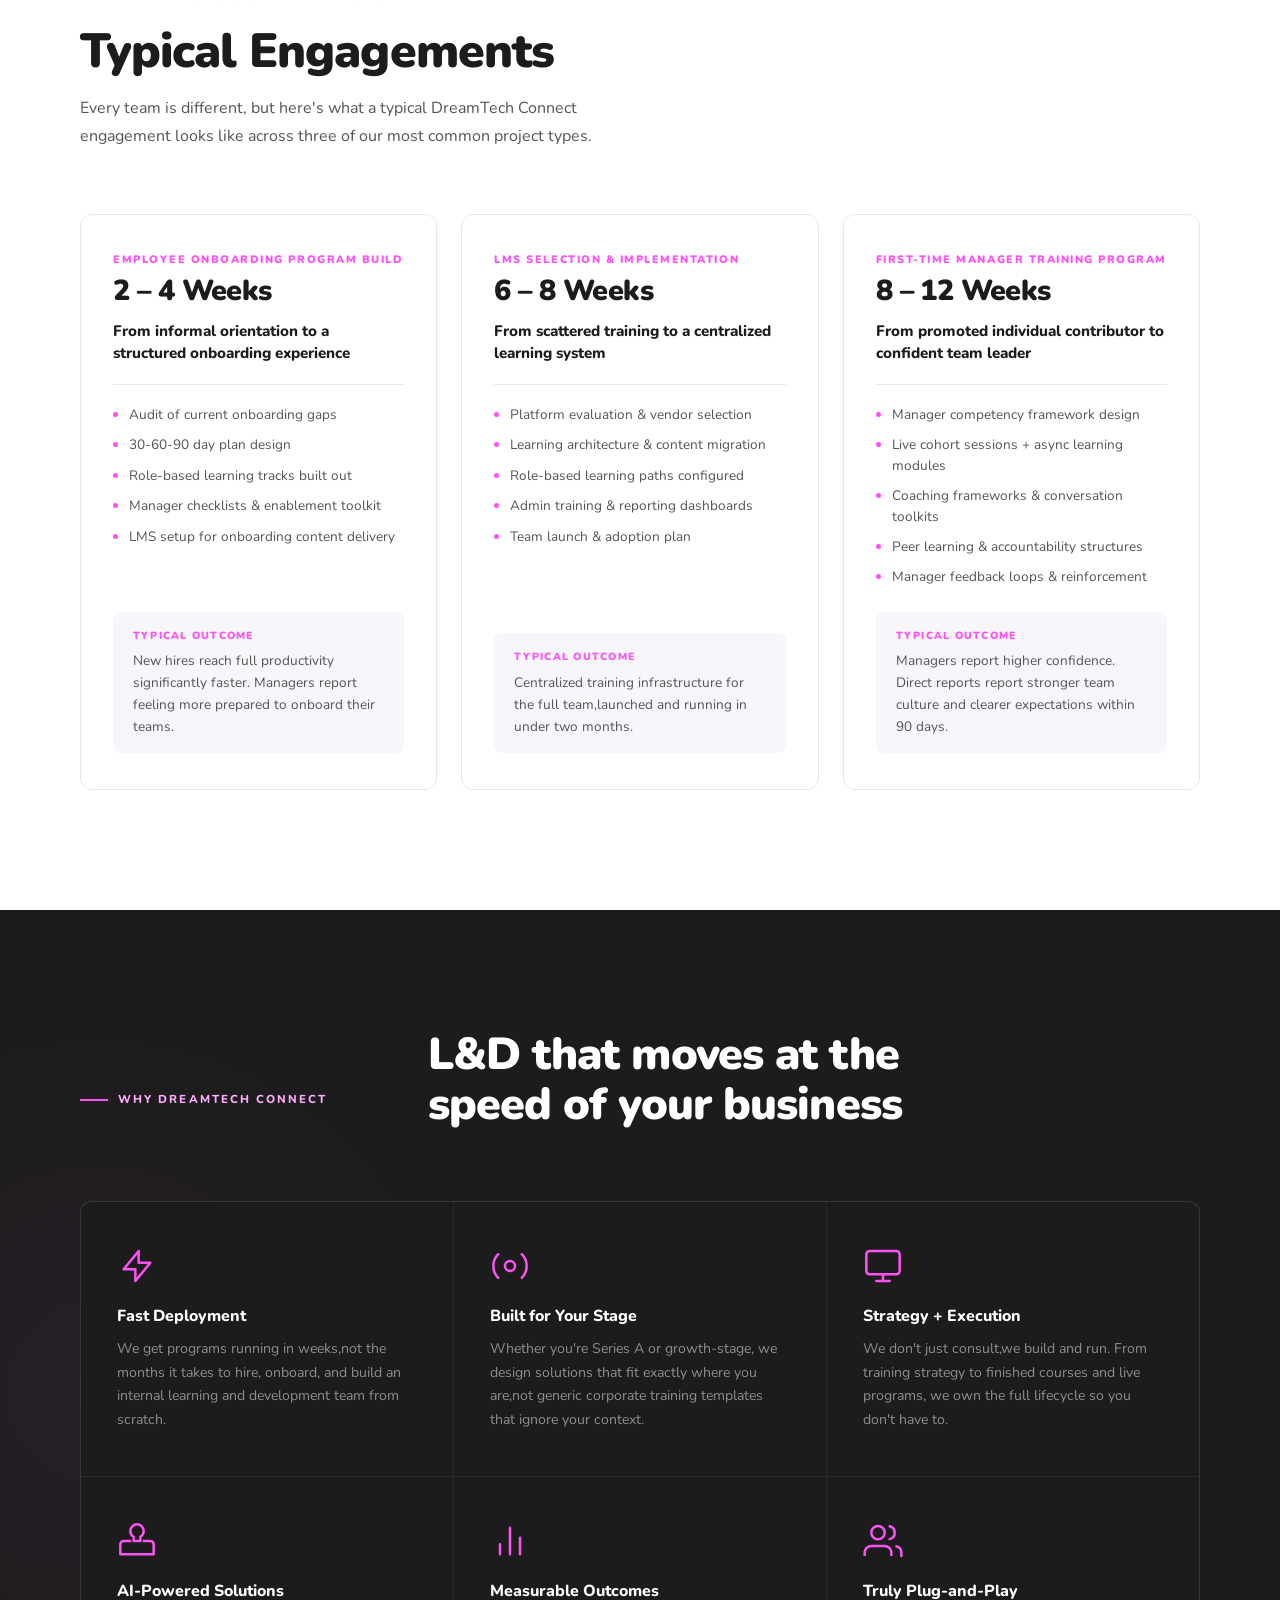
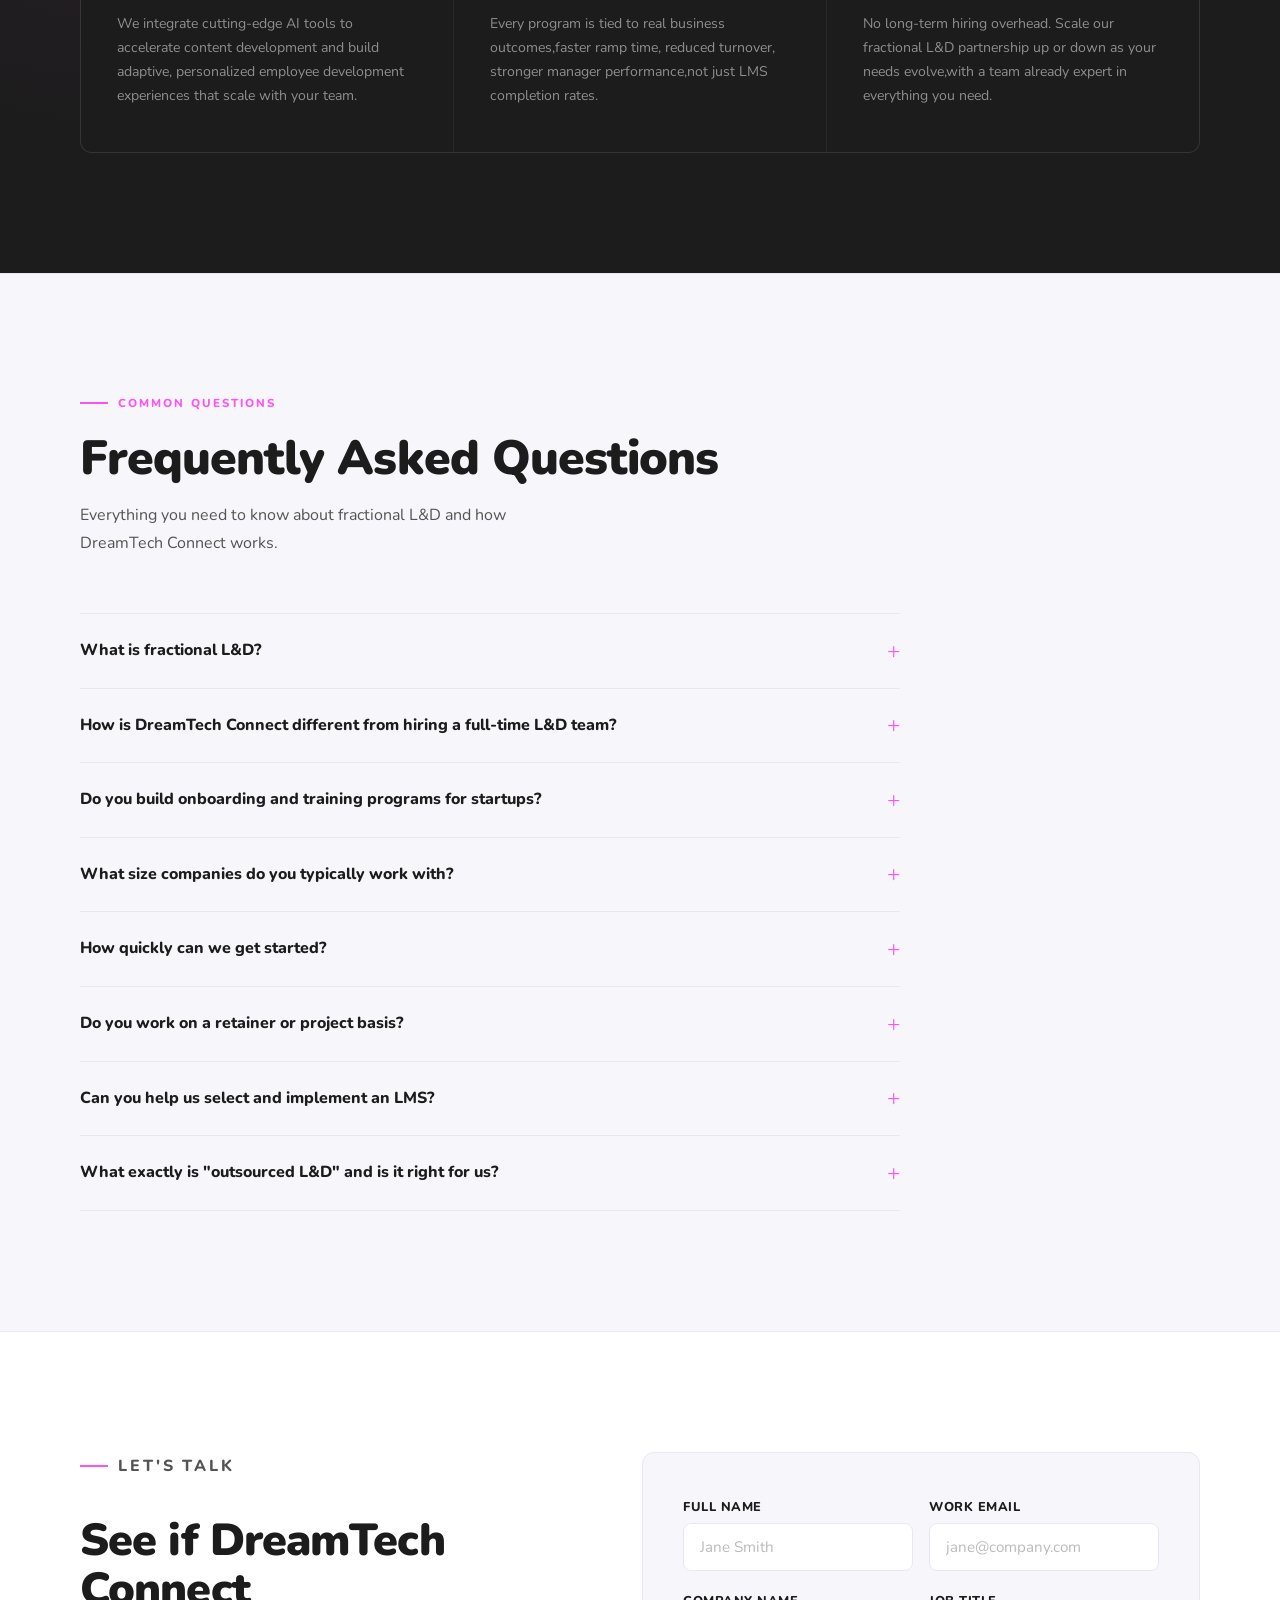
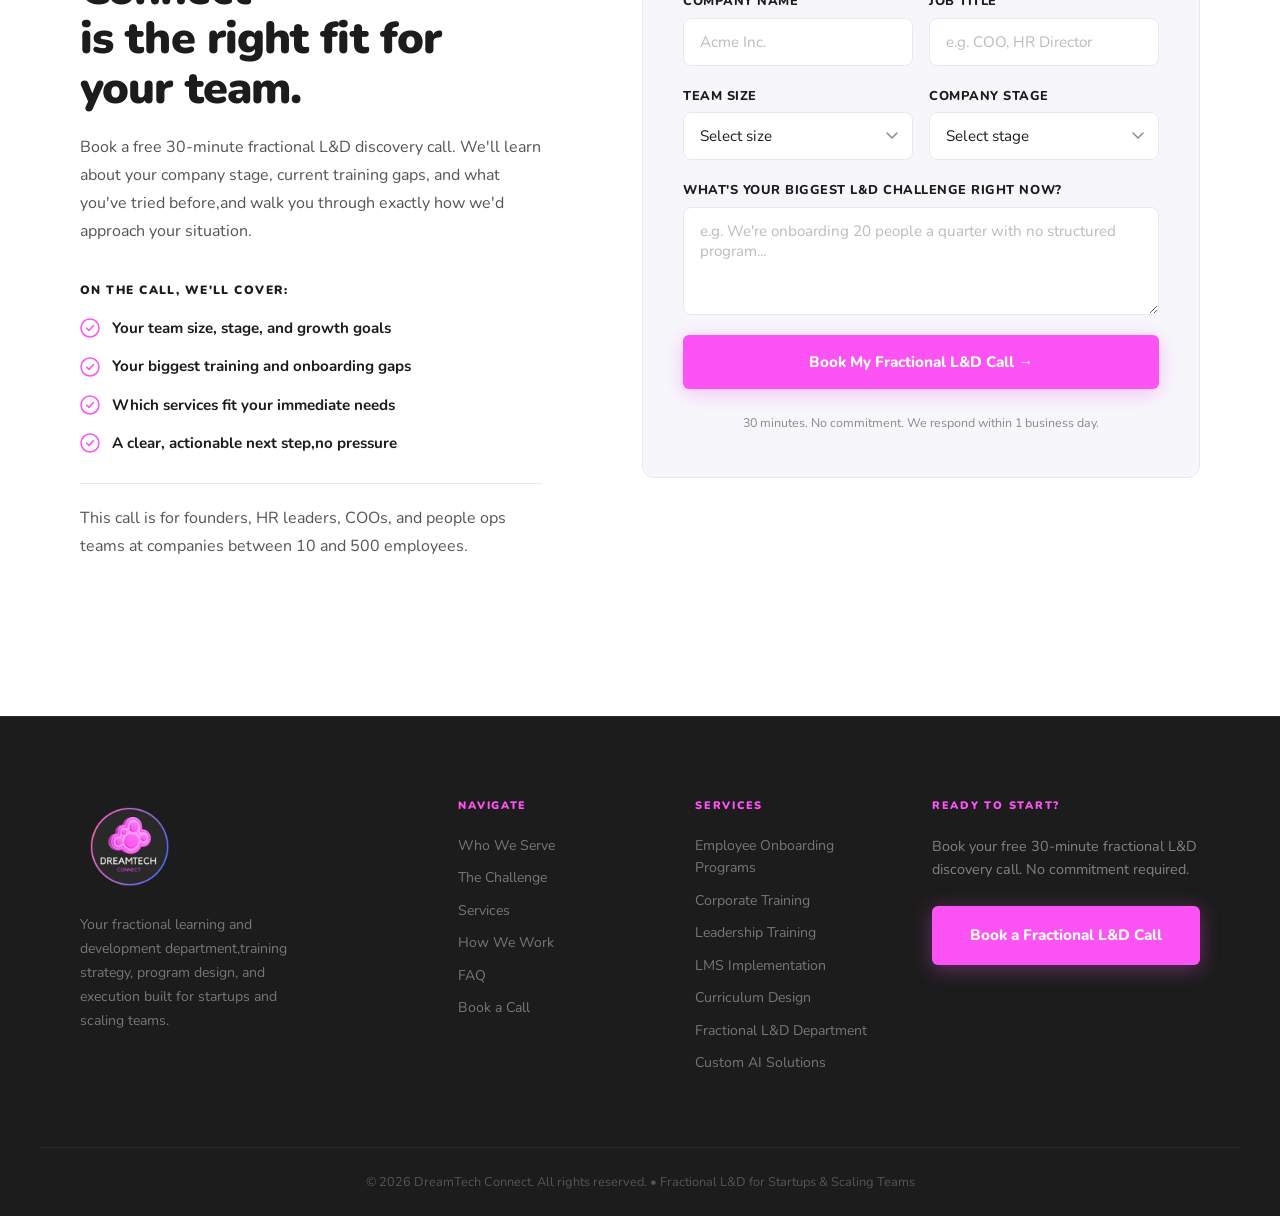
==== commit c16ad9e5: "Consolidate services from 7 cards to 3 core categories Co-Authored-By: Claude Sonnet 4.6 <noreply@an" ====
--- a/index.html
+++ b/index.html
@@ -223,60 +223,44 @@
 
         <div class="service-item reveal">
           <div class="service-num">01</div>
-          <h3>Startup Onboarding Programs</h3>
-          <p>Structured 30-60-90 day onboarding plans with role-based tracks, learning modules, and manager checklists. Get new hires productive faster with real employee onboarding programs,not a Notion doc.</p>
+          <h3>Startup Onboarding Systems</h3>
+          <p class="service-tagline">Fix broken onboarding and ramp your team faster.</p>
+          <p>We build structured onboarding programs that turn Day 1 confusion into confident, productive contributors, without the guesswork.</p>
+          <ul class="service-list">
+            <li>Role-based learning tracks and 30-60-90 day plans</li>
+            <li>Manager checklists and new hire portals</li>
+            <li>LMS setup and onboarding automation</li>
+            <li>Iteration support as your team scales</li>
+          </ul>
         </div>
 
         <div class="service-item reveal">
           <div class="service-num">02</div>
-          <h3>Custom Corporate Training Programs</h3>
-          <p>Sales training, product knowledge academies, customer success programs, and operational training,built for your workflows. Delivered live, on-demand, or blended for maximum retention.</p>
+          <h3>Product &amp; Client Training</h3>
+          <p class="service-tagline">Courses for internal teams and customer education.</p>
+          <p>We design learning experiences that drive product adoption, accelerate sales, and build lasting client confidence.</p>
+          <ul class="service-list">
+            <li>Product knowledge academies and certifications</li>
+            <li>Customer onboarding and education programs</li>
+            <li>Sales and customer success enablement</li>
+            <li>On-demand, live, or blended delivery</li>
+          </ul>
         </div>
 
         <div class="service-item reveal">
           <div class="service-num">03</div>
-          <h3>Leadership Training &amp; Development</h3>
-          <p>First-time manager programs, coaching frameworks, leadership communication, and performance management. Turn new managers into confident leaders who can scale teams without burning them out.</p>
-        </div>
-
-        <div class="service-item reveal">
-          <div class="service-num">04</div>
-          <h3>LMS Implementation &amp; Learning Systems</h3>
-          <p>Platform selection, LMS implementation, learning architecture, training portals, and reporting dashboards. Build the training infrastructure so learning becomes repeatable and scalable,not ad-hoc.</p>
-        </div>
-
-        <div class="service-item reveal">
-          <div class="service-num">05</div>
-          <h3>Curriculum Design &amp; Course Development</h3>
-          <p>Professional learning experiences built with proven instructional design methods,course outlines, storyboards, interactive modules, assessments, and certifications your team will actually use.</p>
-        </div>
-
-        <div class="service-item reveal">
-          <div class="service-num">06</div>
           <h3>Fractional L&amp;D Department</h3>
-          <p>Your embedded learning and development partner,training strategy, program design, course creation, learning analytics, and ongoing support. Full outsourced L&D capability without a full-time hire.</p>
+          <p class="service-tagline">DreamTech Connect acts as your internal learning team.</p>
+          <p>Full L&D capability, from strategy through execution, without the overhead or years it takes to build internally.</p>
+          <ul class="service-list">
+            <li>Training strategy, curriculum design, and program management</li>
+            <li>Leadership development and manager enablement</li>
+            <li>Custom AI learning tools and workflow automation</li>
+            <li>Ongoing support on retainer or project basis</li>
+          </ul>
           <span class="service-badge">Most Popular</span>
         </div>
 
-      </div>
-
-      <!-- AI Card -->
-      <div class="ai-service reveal">
-        <div class="ai-service-left">
-          <div class="service-num">07</div>
-          <h3>Custom AI Solutions for Learning &amp; Operations</h3>
-          <p>We design and build custom AI-powered tools tailored to your business,from intelligent learning assistants to workflow automation that supports how your team trains, operates, and grows. Where learning strategy meets modern technology.</p>
-        </div>
-        <div class="ai-service-right">
-          <ul>
-            <li>AI-powered learning assistants &amp; chatbots</li>
-            <li>Automated onboarding &amp; training workflows</li>
-            <li>Custom AI tools for operational efficiency</li>
-            <li>Personalized employee development at scale</li>
-            <li>AI content generation &amp; knowledge bases</li>
-          </ul>
-          <a href="#book" class="btn btn-pink">Let's Build It &rarr;</a>
-        </div>
       </div>
 
     </div>
--- a/Stylesheet.css
+++ b/Stylesheet.css
@@ -575,6 +575,43 @@
   font-size: 0.88rem;
   color: var(--text);
   line-height: 1.7;
+}
+
+.service-tagline {
+  font-size: 0.82rem !important;
+  font-weight: 800 !important;
+  color: var(--pink) !important;
+  text-transform: uppercase;
+  letter-spacing: 0.06em;
+  margin-bottom: 10px !important;
+}
+
+.service-list {
+  list-style: none;
+  padding: 0;
+  margin: 18px 0 0;
+  display: flex;
+  flex-direction: column;
+  gap: 10px;
+}
+
+.service-list li {
+  font-size: 0.86rem;
+  color: var(--text);
+  line-height: 1.5;
+  padding-left: 18px;
+  position: relative;
+}
+
+.service-list li::before {
+  content: '';
+  position: absolute;
+  left: 0;
+  top: 8px;
+  width: 6px;
+  height: 6px;
+  border-radius: 50%;
+  background: var(--pink);
 }
 
 .service-badge {
